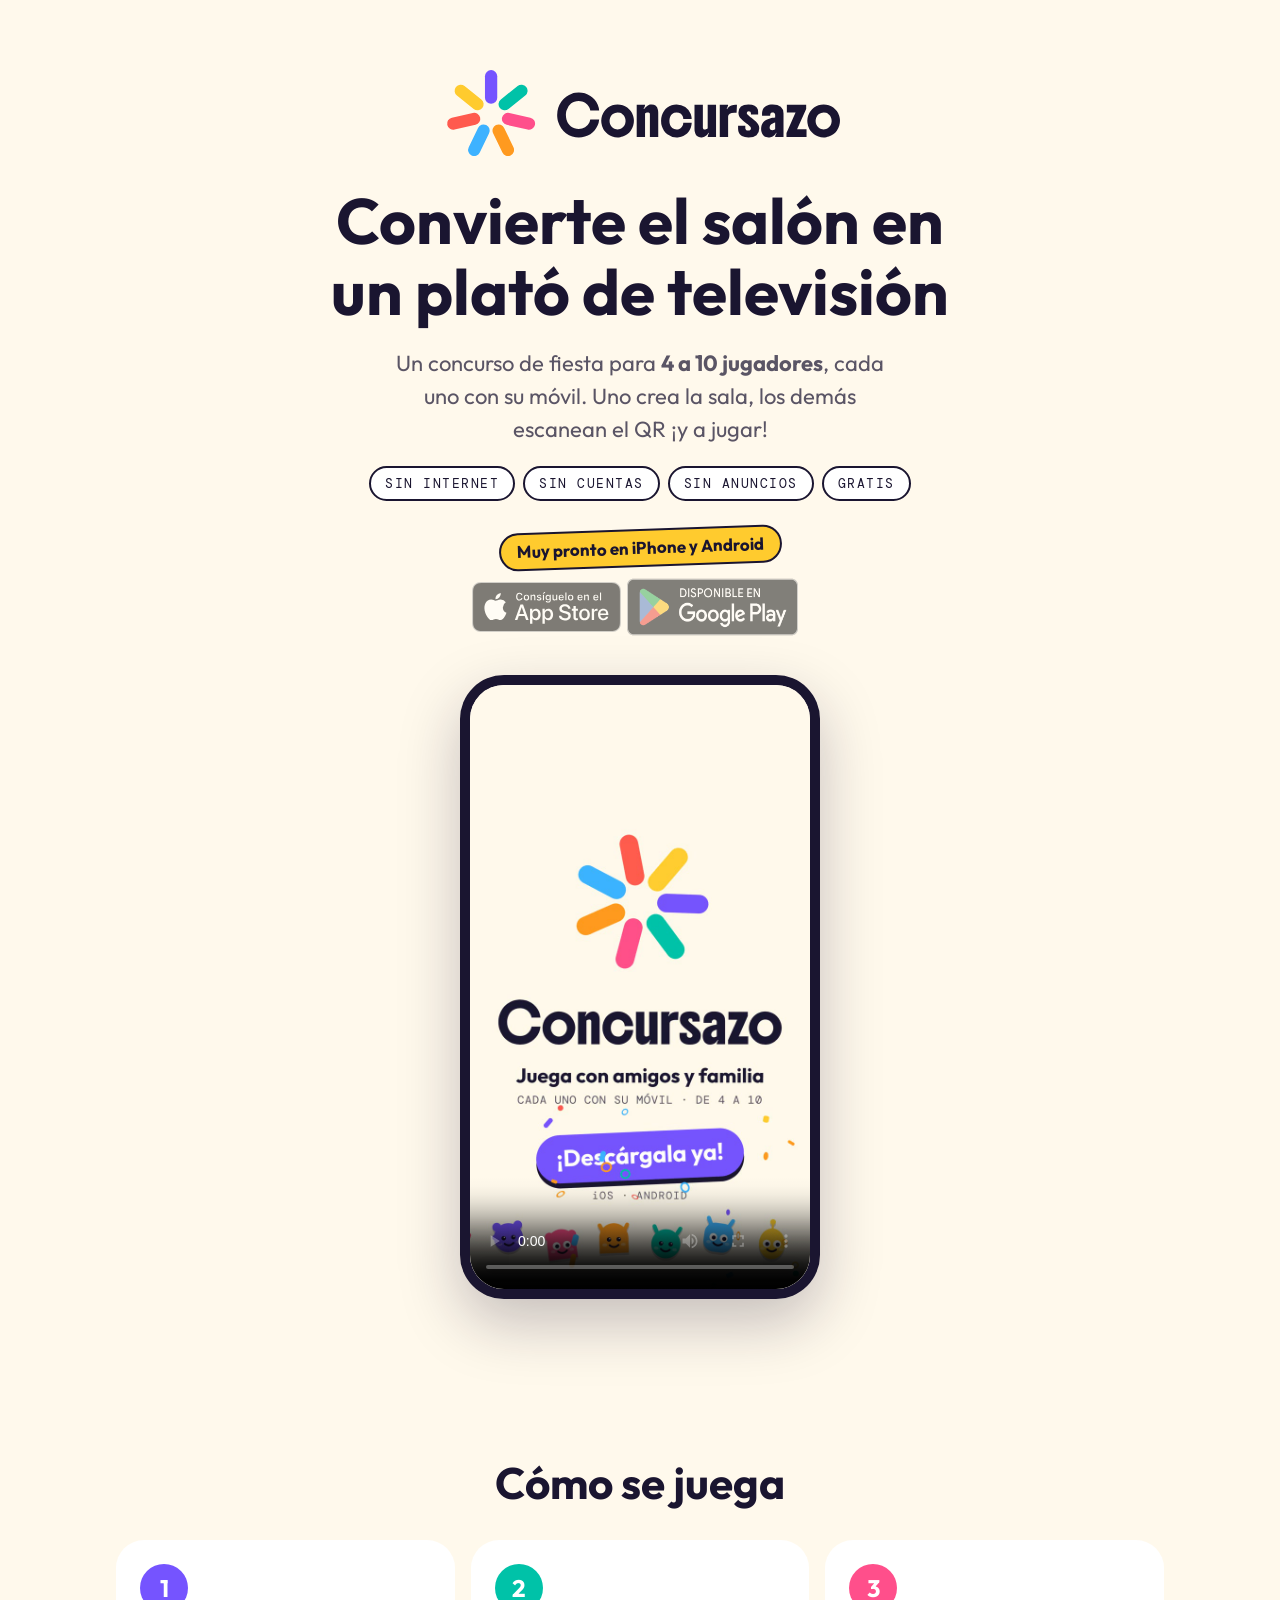
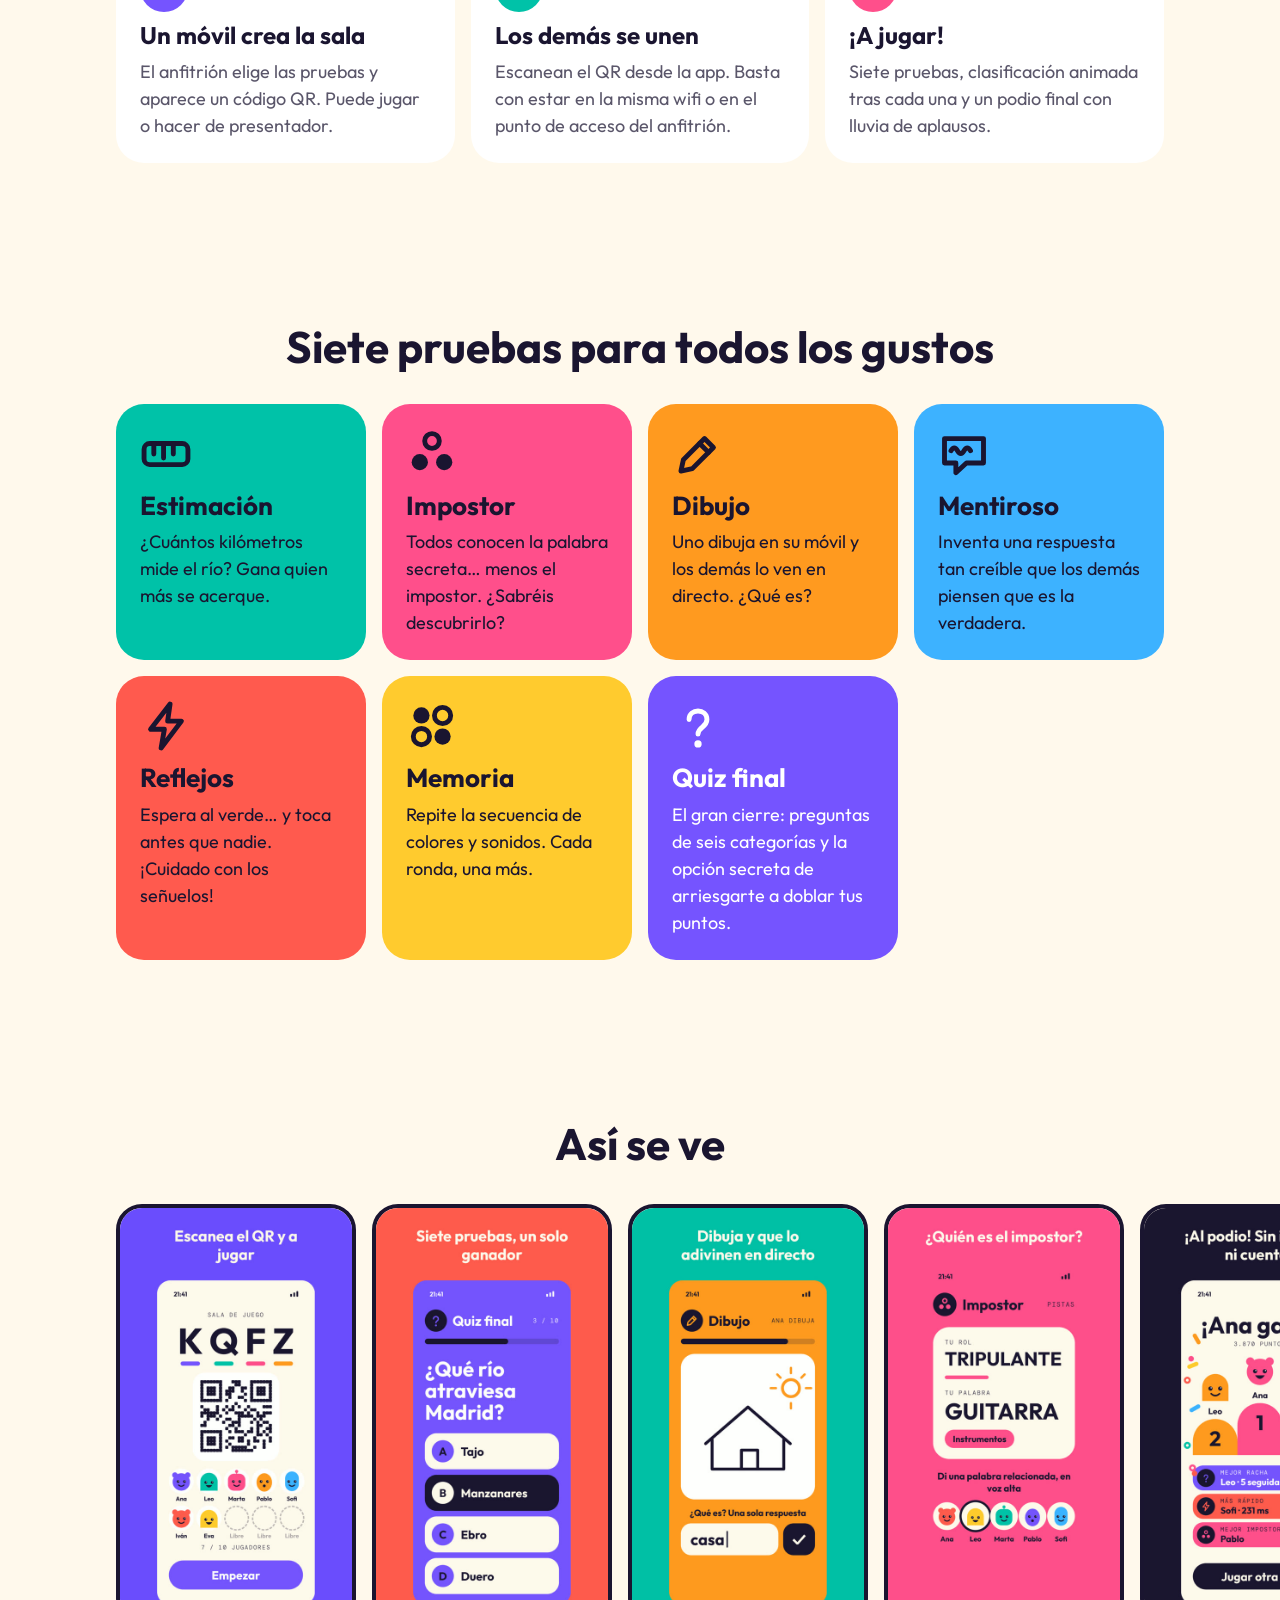
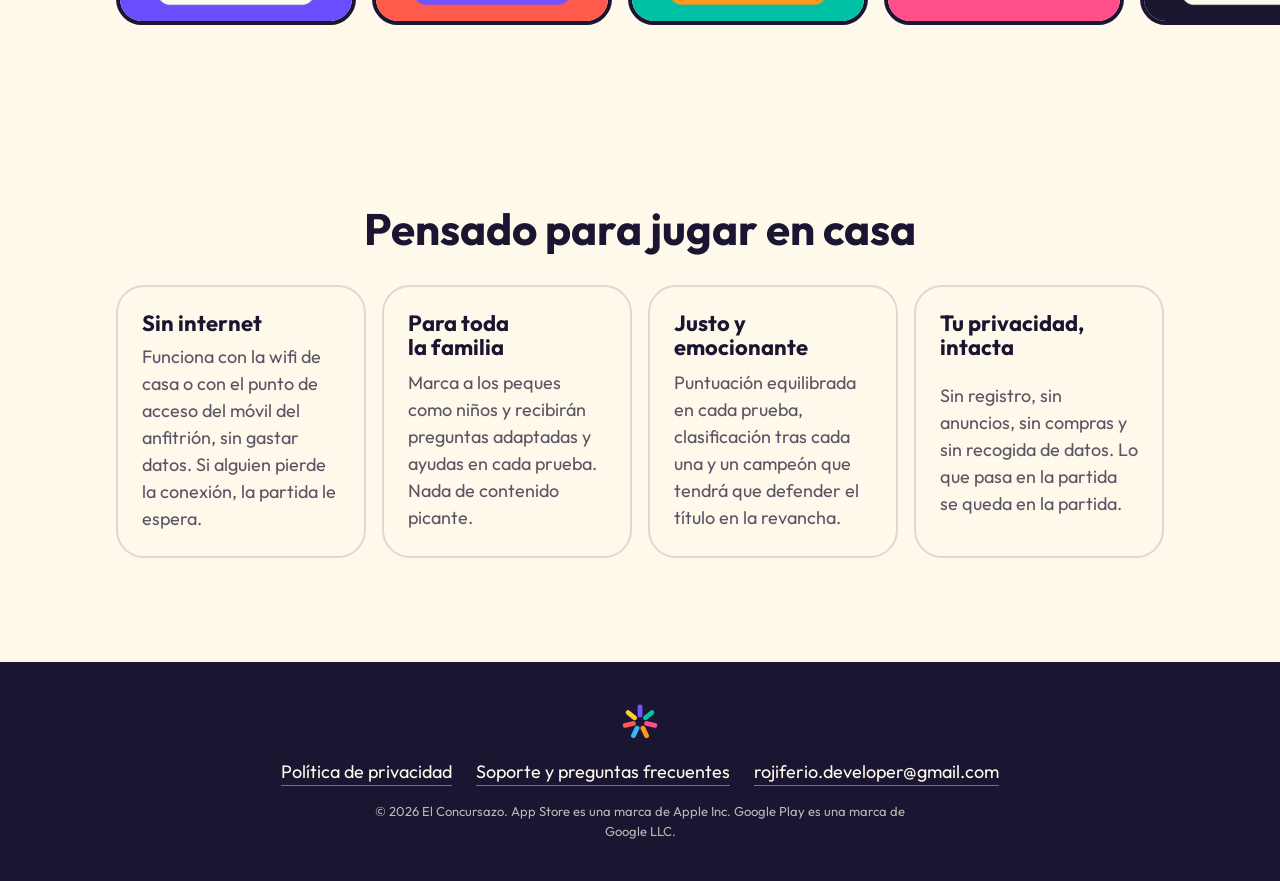
==== index.html @ 1041ec51 "Web promocional de El Concursazo Página estática con el anuncio, cómo se juega, las siete pruebas, c" ====
<!doctype html>
<html lang="es">
<head>
  <meta charset="utf-8">
  <meta name="viewport" content="width=device-width, initial-scale=1">
  <title>El Concursazo · Juego de fiesta para jugar en grupo</title>
  <meta name="description" content="Un concurso de fiesta para 4 a 10 jugadores, cada uno con su móvil. Siete pruebas, sin internet, sin cuentas y sin anuncios. Para jugar en casa con amigos o en familia.">
  <meta name="theme-color" content="#FFF9EC">
  <meta name="color-scheme" content="light">

  <meta property="og:type" content="website">
  <meta property="og:locale" content="es_ES">
  <meta property="og:site_name" content="El Concursazo">
  <meta property="og:title" content="El Concursazo · Convierte el salón en un plató de televisión">
  <meta property="og:description" content="Un concurso de fiesta para 4 a 10 jugadores, cada uno con su móvil. Sin internet, sin cuentas, sin anuncios.">
  <meta property="og:url" content="https://rojiferiodeveloper.github.io/concursazo-web/">
  <meta property="og:image" content="https://rojiferiodeveloper.github.io/concursazo-web/assets/compartir.png">
  <meta property="og:image:width" content="1024">
  <meta property="og:image:height" content="500">
  <meta name="twitter:card" content="summary_large_image">

  <link rel="icon" type="image/png" href="assets/favicon.png">
  <link rel="apple-touch-icon" href="assets/apple-touch-icon.png">
  <link rel="preload" href="assets/fonts/Outfit-Bold.ttf" as="font" type="font/ttf" crossorigin>
  <link rel="stylesheet" href="styles.css">
</head>
<body>
  <header class="hero">
    <div class="wrap hero-inner">
      <img class="logo" src="assets/logo.svg" alt="El Concursazo" width="400" height="102">
      <h1>Convierte el salón en un plató de televisión</h1>
      <p class="lead">Un concurso de fiesta para <strong>4 a 10 jugadores</strong>, cada uno con su móvil. Uno crea la sala, los demás escanean el QR ¡y a jugar!</p>
      <ul class="tags">
        <li>Sin internet</li>
        <li>Sin cuentas</li>
        <li>Sin anuncios</li>
        <li>Gratis</li>
      </ul>
      <!-- Al publicar en las tiendas: quitar .soon-tag y la clase «soon», y cambiar cada <span class="store"> por <a href="…">:
           App Store:   https://apps.apple.com/es/app/id6825013150
           Google Play: https://play.google.com/store/apps/details?id=com.rojiferiodev.concursazo -->
      <p class="soon-tag">Muy pronto en iPhone y Android</p>
      <div class="stores soon" aria-label="Descargas (próximamente)">
        <span class="store">
          <img src="assets/tiendas/app-store.svg" alt="Descárgalo en el App Store" width="150" height="50">
        </span>
        <span class="store gp">
          <img src="assets/tiendas/google-play.png" alt="Disponible en Google Play" width="194" height="75">
        </span>
      </div>
    </div>
  </header>

  <main>
    <section class="video-section" aria-labelledby="video-title">
      <div class="wrap">
        <h2 id="video-title" class="sr-only">Anuncio</h2>
        <div class="phone">
          <video controls playsinline preload="metadata" poster="assets/anuncio-poster.jpg" width="720" height="1280">
            <source src="assets/anuncio.mp4" type="video/mp4">
            Tu navegador no puede reproducir el vídeo. <a href="assets/anuncio.mp4">Descárgalo aquí</a>.
          </video>
        </div>
      </div>
    </section>

    <section class="steps" aria-labelledby="steps-title">
      <div class="wrap">
        <h2 id="steps-title">Cómo se juega</h2>
        <ol class="step-list">
          <li>
            <span class="step-n" style="--c:#7554FF">1</span>
            <h3>Un móvil crea la sala</h3>
            <p>El anfitrión elige las pruebas y aparece un código QR. Puede jugar o hacer de presentador.</p>
          </li>
          <li>
            <span class="step-n" style="--c:#00C2A8">2</span>
            <h3>Los demás se unen</h3>
            <p>Escanean el QR desde la app. Basta con estar en la misma wifi o en el punto de acceso del anfitrión.</p>
          </li>
          <li>
            <span class="step-n" style="--c:#FF4F8B">3</span>
            <h3>¡A jugar!</h3>
            <p>Siete pruebas, clasificación animada tras cada una y un podio final con lluvia de aplausos.</p>
          </li>
        </ol>
      </div>
    </section>

    <section class="tests" aria-labelledby="tests-title">
      <div class="wrap">
        <h2 id="tests-title">Siete pruebas para todos los gustos</h2>
        <ul class="test-grid">
          <li class="test" style="--c:#00C2A8">
            <svg class="test-icon" viewBox="0 0 64 64" aria-hidden="true"><rect x="5" y="19" width="54" height="26" rx="7" class="s"/><path d="M17 19 V32 M29 19 V37 M41 19 V32" class="s"/></svg>
            <h3>Estimación</h3>
            <p>¿Cuántos kilómetros mide el río? Gana quien más se acerque.</p>
          </li>
          <li class="test" style="--c:#FF4F8B">
            <svg class="test-icon" viewBox="0 0 64 64" aria-hidden="true"><circle cx="17" cy="42" r="10" class="f"/><circle cx="47" cy="42" r="10" class="f"/><circle cx="32" cy="16" r="9" class="s"/></svg>
            <h3>Impostor</h3>
            <p>Todos conocen la palabra secreta… menos el impostor. ¿Sabréis descubrirlo?</p>
          </li>
          <li class="test" style="--c:#FF9A1F">
            <svg class="test-icon" viewBox="0 0 64 64" aria-hidden="true"><path d="M11 53 L14 39 L40 13 L51 24 L25 50 Z" class="s"/><path d="M34 19 L45 30" class="s"/></svg>
            <h3>Dibujo</h3>
            <p>Uno dibuja en su móvil y los demás lo ven en directo. ¿Qué es?</p>
          </li>
          <li class="test" style="--c:#3DB2FF">
            <svg class="test-icon" viewBox="0 0 64 64" aria-hidden="true"><path d="M8 13 H56 V43 H35 L22 55 V43 H8 Z" class="s"/><path d="M16 28 q4 -7 8 0 t8 0 t8 0" class="s"/></svg>
            <h3>Mentiroso</h3>
            <p>Inventa una respuesta tan creíble que los demás piensen que es la verdadera.</p>
          </li>
          <li class="test" style="--c:#FF5A4E">
            <svg class="test-icon" viewBox="0 0 64 64" aria-hidden="true"><path d="M37 5 L13 36 H30 L26 59 L51 26 H34 Z" class="s"/></svg>
            <h3>Reflejos</h3>
            <p>Espera al verde… y toca antes que nadie. ¡Cuidado con los señuelos!</p>
          </li>
          <li class="test" style="--c:#FFCB2E">
            <svg class="test-icon" viewBox="0 0 64 64" aria-hidden="true"><circle cx="19" cy="19" r="10" class="f"/><circle cx="45" cy="19" r="10" class="s"/><circle cx="19" cy="45" r="10" class="s"/><circle cx="45" cy="45" r="10" class="f"/></svg>
            <h3>Memoria</h3>
            <p>Repite la secuencia de colores y sonidos. Cada ronda, una más.</p>
          </li>
          <li class="test final" style="--c:#7554FF">
            <svg class="test-icon" viewBox="0 0 64 64" aria-hidden="true"><path d="M21 24 C21 10 43 10 43 24 C43 34 32 33 32 42" class="s"/><circle cx="32" cy="54" r="4.5" class="f"/></svg>
            <h3>Quiz final</h3>
            <p>El gran cierre: preguntas de seis categorías y la opción secreta de arriesgarte a doblar tus puntos.</p>
          </li>
        </ul>
      </div>
    </section>

    <section class="shots" aria-labelledby="shots-title">
      <div class="wrap">
        <h2 id="shots-title">Así se ve</h2>
      </div>
      <div class="shot-strip" tabindex="0" aria-label="Capturas de la app (desliza para ver más)">
        <img src="assets/capturas/01-lobby.jpg" alt="Sala de espera con el código QR y los jugadores" width="540" height="960" loading="lazy">
        <img src="assets/capturas/02-quiz-final.jpg" alt="Pregunta del Quiz final con cuatro opciones" width="540" height="960" loading="lazy">
        <img src="assets/capturas/03-dibujo.jpg" alt="Prueba de Dibujo: los demás adivinan en directo" width="540" height="960" loading="lazy">
        <img src="assets/capturas/04-impostor-rol.jpg" alt="Prueba del Impostor: cada uno ve su papel en secreto" width="540" height="960" loading="lazy">
        <img src="assets/capturas/05-podio-final.jpg" alt="Podio final con el ganador" width="540" height="960" loading="lazy">
      </div>
    </section>

    <section class="features" aria-labelledby="features-title">
      <div class="wrap">
        <h2 id="features-title">Pensado para jugar en casa</h2>
        <ul class="feature-grid">
          <li>
            <h3>Sin internet</h3>
            <p>Funciona con la wifi de casa o con el punto de acceso del móvil del anfitrión, sin gastar datos. Si alguien pierde la conexión, la partida le espera.</p>
          </li>
          <li>
            <h3>Para toda la familia</h3>
            <p>Marca a los peques como niños y recibirán preguntas adaptadas y ayudas en cada prueba. Nada de contenido picante.</p>
          </li>
          <li>
            <h3>Justo y emocionante</h3>
            <p>Puntuación equilibrada en cada prueba, clasificación tras cada una y un campeón que tendrá que defender el título en la revancha.</p>
          </li>
          <li>
            <h3>Tu privacidad, intacta</h3>
            <p>Sin registro, sin anuncios, sin compras y sin recogida de datos. Lo que pasa en la partida se queda en la partida.</p>
          </li>
        </ul>
      </div>
    </section>
  </main>

  <footer class="footer">
    <div class="wrap footer-inner">
      <img src="assets/roseta.svg" alt="" width="40" height="40">
      <nav aria-label="Información">
        <a href="https://rojiferiodeveloper.github.io/privacy-policy/concursazo/">Política de privacidad</a>
        <a href="https://rojiferiodeveloper.github.io/privacy-policy/concursazo/soporte/">Soporte y preguntas frecuentes</a>
        <a href="mailto:rojiferio.developer@gmail.com">rojiferio.developer@gmail.com</a>
      </nav>
      <p class="small">© 2026 El Concursazo. App Store es una marca de Apple Inc. Google Play es una marca de Google LLC.</p>
    </div>
  </footer>
</body>
</html>
---- styles.css ----
/* Web de El Concursazo. Colores y fuentes del sistema de diseño «Arcoíris» de la app. */
@font-face { font-family: 'Outfit'; src: url('assets/fonts/Outfit-Regular.ttf') format('truetype'); font-weight: 400; font-display: swap; }
@font-face { font-family: 'Outfit'; src: url('assets/fonts/Outfit-Bold.ttf') format('truetype'); font-weight: 700; font-display: swap; }
@font-face { font-family: 'DM Mono'; src: url('assets/fonts/DMMono.ttf') format('truetype'); font-weight: 400; font-display: swap; }

:root {
  --ink: #1A1530;
  --ink-soft: rgba(26, 21, 48, 0.72);
  --paper: #FFF9EC;
  --white: #FFFFFF;
  --line: rgba(26, 21, 48, 0.14);
  --quiz: #7554FF;
  --radius: 28px;
  --gutter: 16px;
  color-scheme: light;
}

* { box-sizing: border-box; }
html { -webkit-text-size-adjust: 100%; }
body {
  margin: 0;
  background: var(--paper);
  color: var(--ink);
  font-family: 'Outfit', system-ui, -apple-system, 'Segoe UI', sans-serif;
  font-size: 18px;
  line-height: 1.5;
  overflow-x: hidden;
}
img, video, svg { display: block; max-width: 100%; }
h1, h2, h3 { font-weight: 700; line-height: 1.1; margin: 0; text-wrap: balance; }
p { margin: 0; }
a { color: inherit; }
.wrap { width: 100%; max-width: 1080px; margin: 0 auto; padding: 0 var(--gutter); }
.sr-only { position: absolute; width: 1px; height: 1px; overflow: hidden; clip: rect(0 0 0 0); white-space: nowrap; }
section { padding: 56px 0; }
section h2 { font-size: clamp(30px, 6vw, 44px); text-align: center; margin-bottom: 32px; }

/* Cabecera */
.hero { padding: 40px 0 8px; text-align: center; }
.hero-inner { display: flex; flex-direction: column; align-items: center; gap: 20px; }
.logo { width: min(400px, 84vw); height: auto; }
.hero h1 { font-size: clamp(34px, 7.5vw, 64px); max-width: 15ch; }
.lead { font-size: clamp(18px, 2.6vw, 22px); color: var(--ink-soft); max-width: 36ch; }
.tags { list-style: none; display: flex; flex-wrap: wrap; justify-content: center; gap: 8px; padding: 0; margin: 0; }
.tags li {
  font-family: 'DM Mono', ui-monospace, monospace; font-size: 13px; letter-spacing: 1.5px; text-transform: uppercase;
  background: var(--white); border: 2px solid var(--ink); border-radius: 999px; padding: 6px 14px;
}
.stores { display: flex; flex-wrap: wrap; justify-content: center; align-items: center; gap: 16px; margin-top: -8px; }
.store { display: inline-flex; align-items: center; height: 56px; }
.store img { height: 50px; width: auto; }
/* La insignia de Google trae su propio margen transparente: se agranda para que mida lo mismo que la de Apple. */
.store.gp img { height: 74px; margin: -12px -10px; }
.stores.soon img { opacity: 0.5; }
.soon-tag {
  margin-top: 8px; transform: rotate(-2deg);
  background: #FFCB2E; color: var(--ink); border: 2px solid var(--ink); border-radius: 999px;
  font-weight: 700; font-size: 17px; padding: 4px 16px;
}

/* Vídeo: vertical, dentro de un marco de móvil */
.video-section { padding-top: 32px; }
.phone {
  width: min(360px, 100%); margin: 0 auto; padding: 10px; background: var(--ink);
  border-radius: 44px; box-shadow: 0 24px 60px rgba(26, 21, 48, 0.25);
}
.phone video { width: 100%; height: auto; aspect-ratio: 9 / 16; border-radius: 34px; background: var(--paper); }

/* Cómo se juega */
.step-list { list-style: none; padding: 0; margin: 0; display: grid; gap: 16px; grid-template-columns: repeat(auto-fit, minmax(240px, 1fr)); }
.step-list li { background: var(--white); border-radius: var(--radius); padding: 24px; display: grid; gap: 10px; }
.step-n {
  width: 48px; height: 48px; border-radius: 50%; display: grid; place-items: center;
  background: var(--c); color: var(--white); font-weight: 700; font-size: 24px;
}
.step-list h3 { font-size: 24px; }
.step-list p, .feature-grid p { color: var(--ink-soft); }

/* Pruebas */
.test-grid { list-style: none; padding: 0; margin: 0; display: grid; gap: 16px; grid-template-columns: repeat(auto-fit, minmax(230px, 1fr)); }
.test { background: var(--c); border-radius: var(--radius); padding: 24px; display: grid; gap: 8px; align-content: start; }
.test h3 { font-size: 26px; }
.test-icon { width: 52px; height: 52px; margin-bottom: 4px; }
.test-icon .s { fill: none; stroke: var(--ink); stroke-width: 6; stroke-linecap: round; stroke-linejoin: round; }
.test-icon .f { fill: var(--ink); }
.test.final { color: var(--white); }
.test.final .test-icon .s { stroke: var(--white); }
.test.final .test-icon .f { fill: var(--white); }

/* Capturas: tira con scroll horizontal propio (la página no se desplaza de lado) */
.shot-strip {
  display: flex; gap: 16px; overflow-x: auto; scroll-snap-type: x mandatory;
  padding: 4px max(var(--gutter), calc((100vw - 1080px) / 2 + var(--gutter))) 20px;
  scrollbar-width: thin;
}
.shot-strip img {
  flex: 0 0 auto; width: min(240px, 62vw); height: auto; border-radius: 26px; scroll-snap-align: center;
  border: 4px solid var(--ink);
}
.shot-strip:focus-visible { outline: 3px solid var(--quiz); outline-offset: -3px; }

/* Ventajas */
.feature-grid { list-style: none; padding: 0; margin: 0; display: grid; gap: 16px; grid-template-columns: repeat(auto-fit, minmax(240px, 1fr)); }
.feature-grid li { border: 2px solid var(--line); border-radius: var(--radius); padding: 24px; display: grid; gap: 8px; }
.feature-grid h3 { font-size: 22px; }

/* Pie */
.footer { background: var(--ink); color: var(--paper); padding: 40px 0; margin-top: 24px; }
.footer-inner { display: flex; flex-direction: column; align-items: center; gap: 16px; text-align: center; }
.footer nav { display: flex; flex-wrap: wrap; justify-content: center; gap: 8px 24px; }
.footer a { text-decoration: none; border-bottom: 1px solid rgba(255, 249, 236, 0.4); }
.footer a:hover { border-color: currentColor; }
.small { font-size: 13px; opacity: 0.7; max-width: 60ch; }

@media (min-width: 900px) {
  .hero { padding-top: 64px; }
  section { padding: 80px 0; }
}
@media (prefers-reduced-motion: reduce) {
  .shot-strip { scroll-behavior: auto; }
}
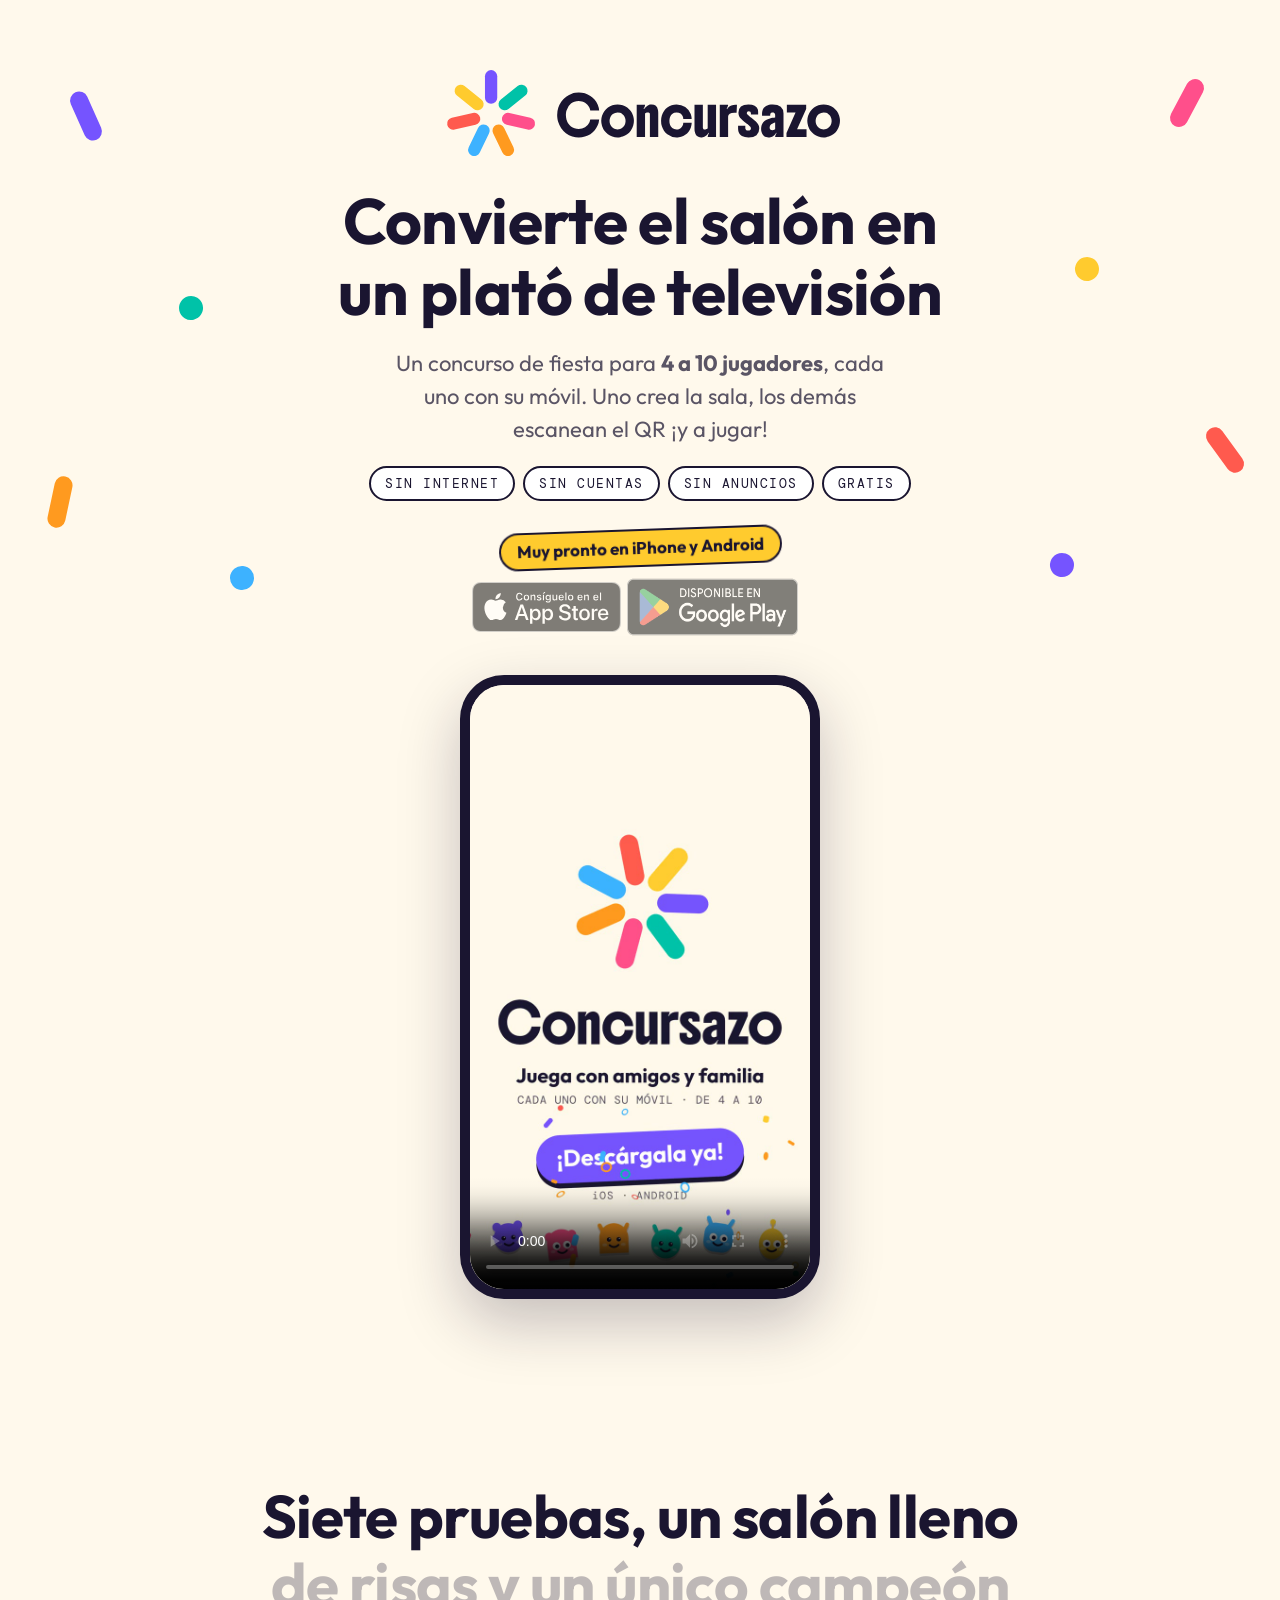
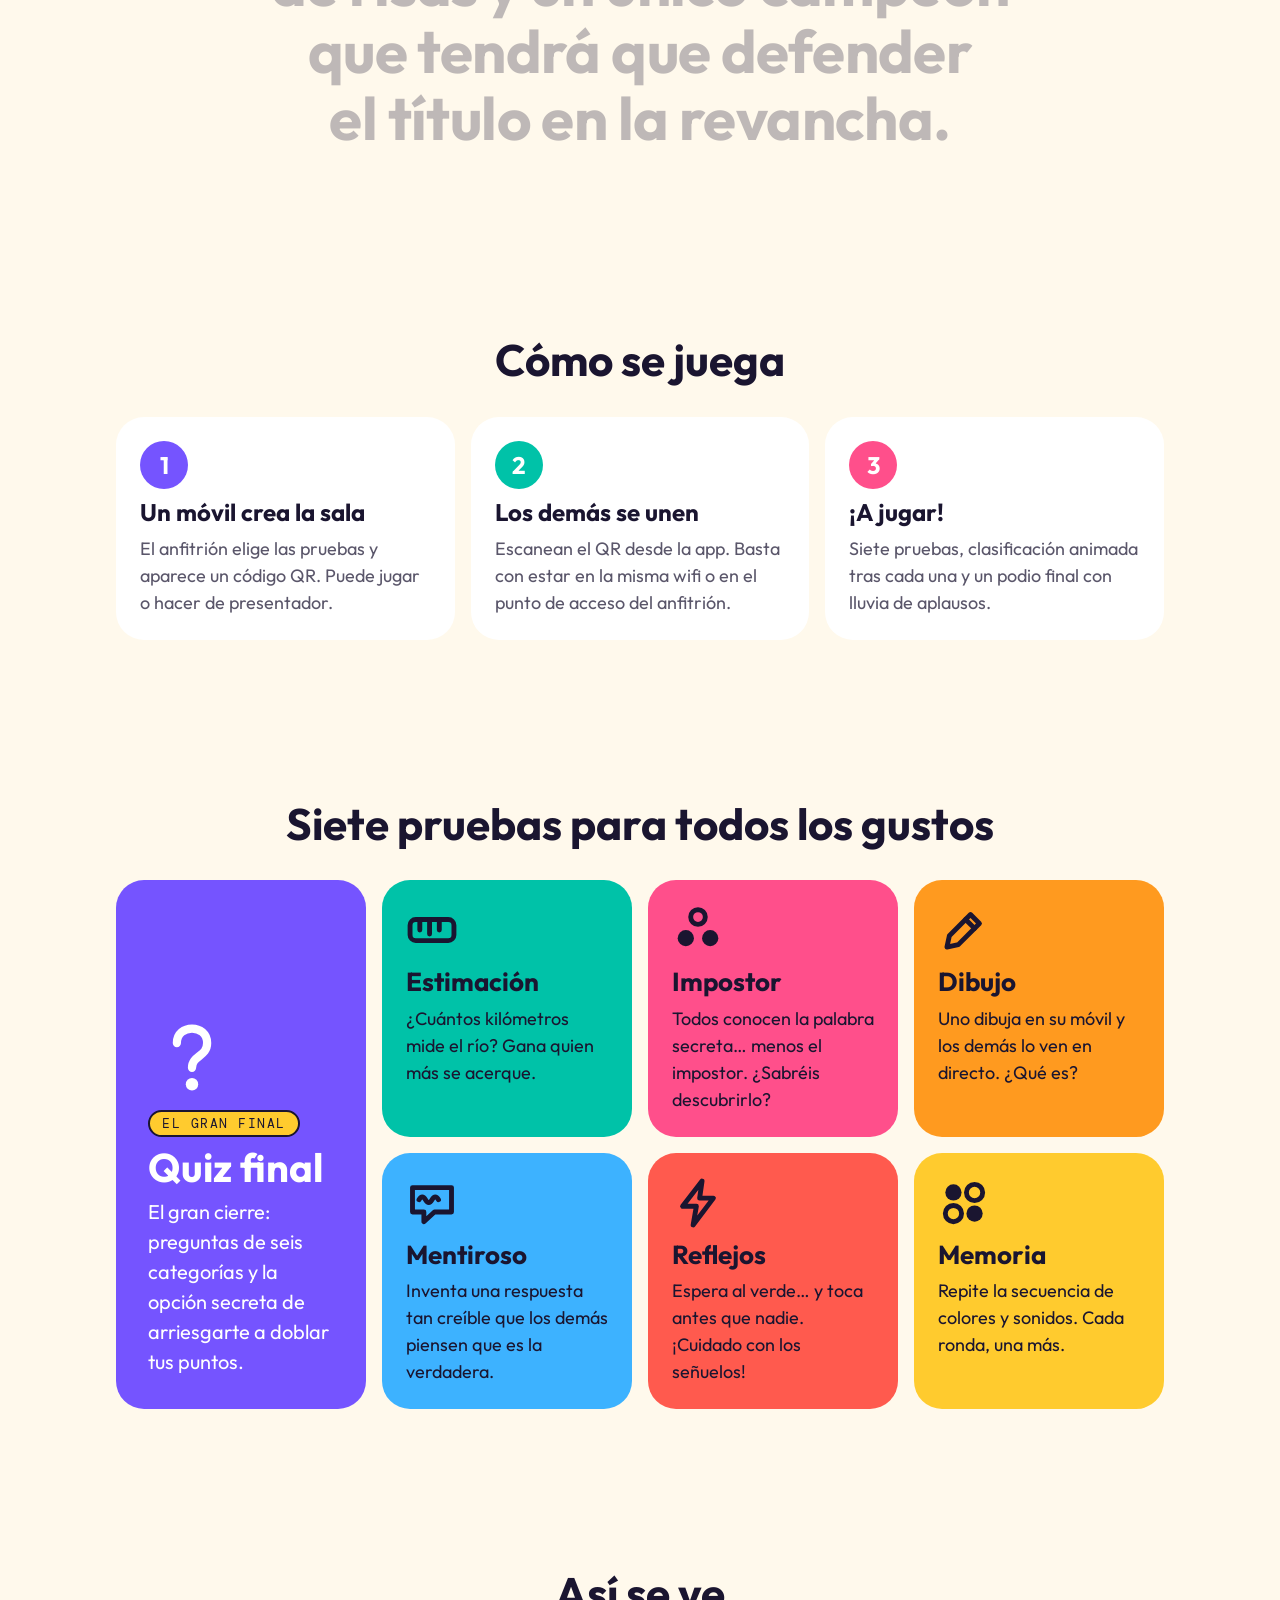
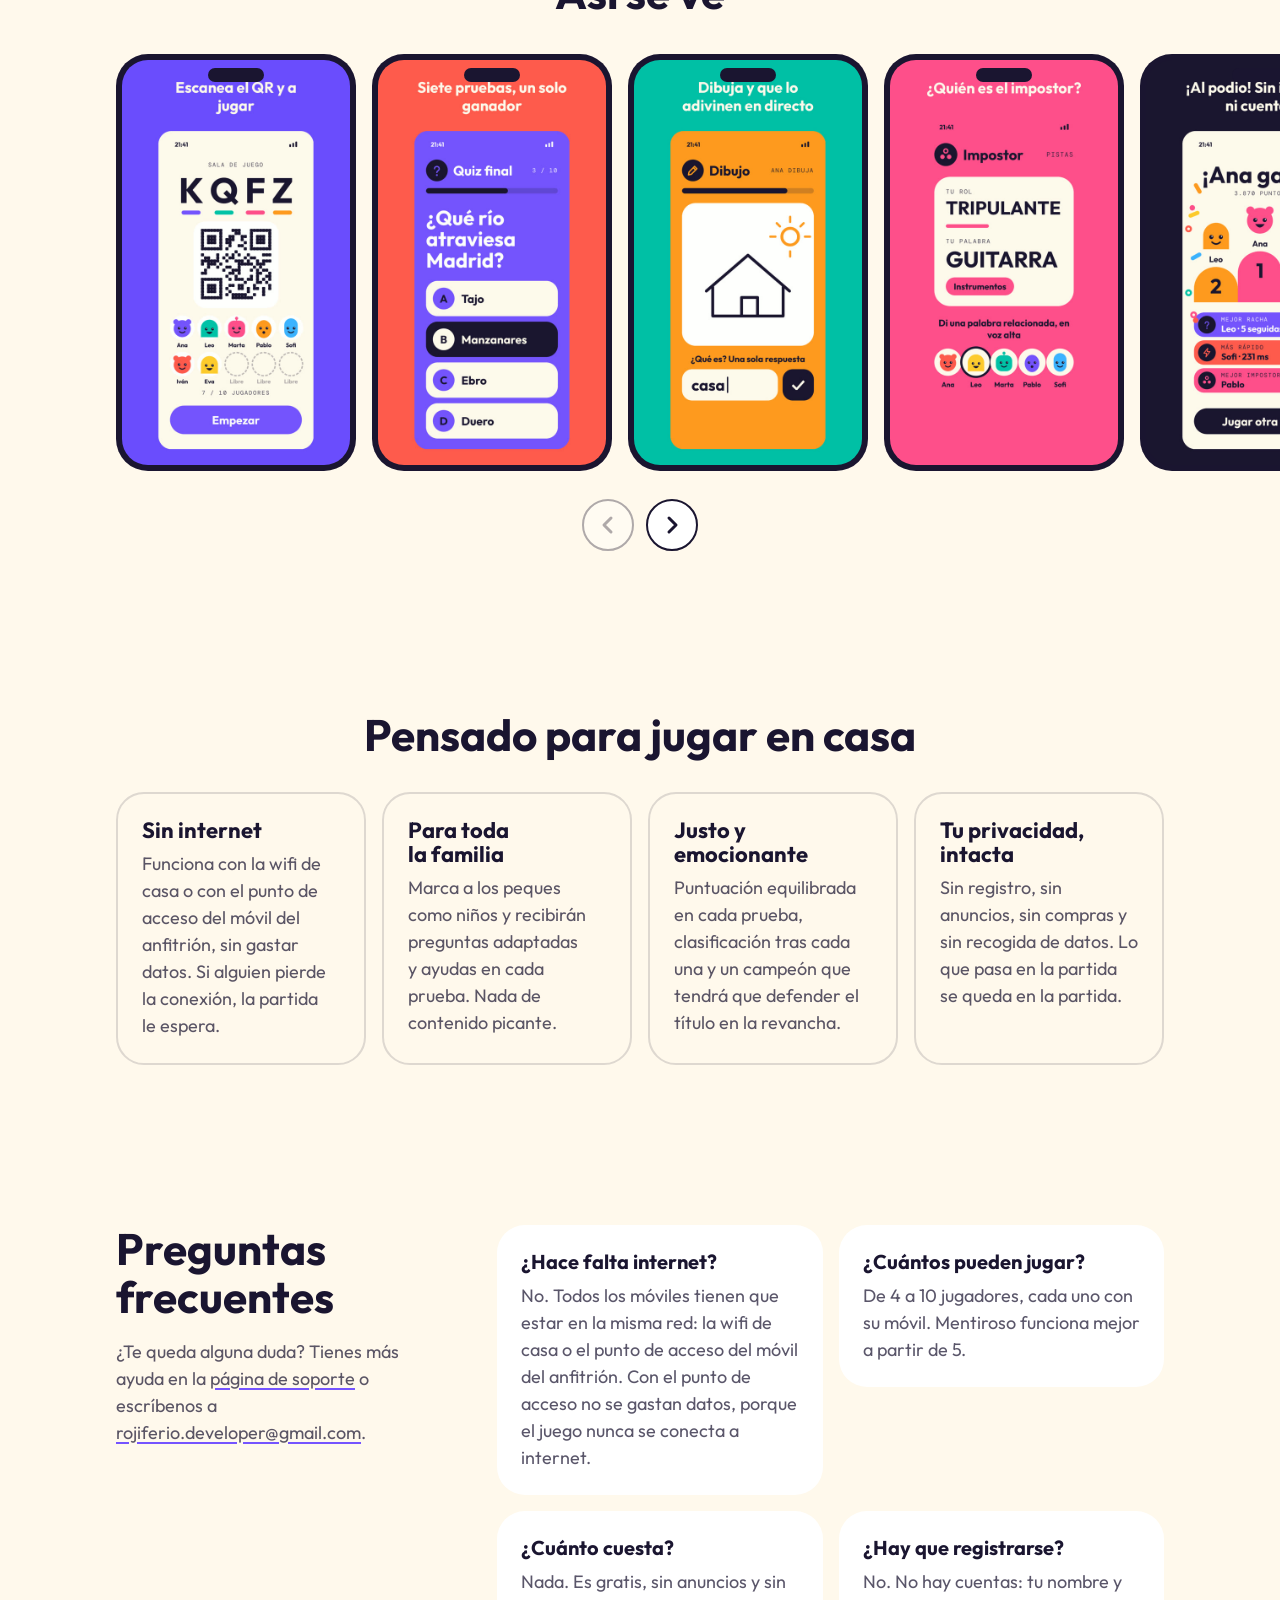
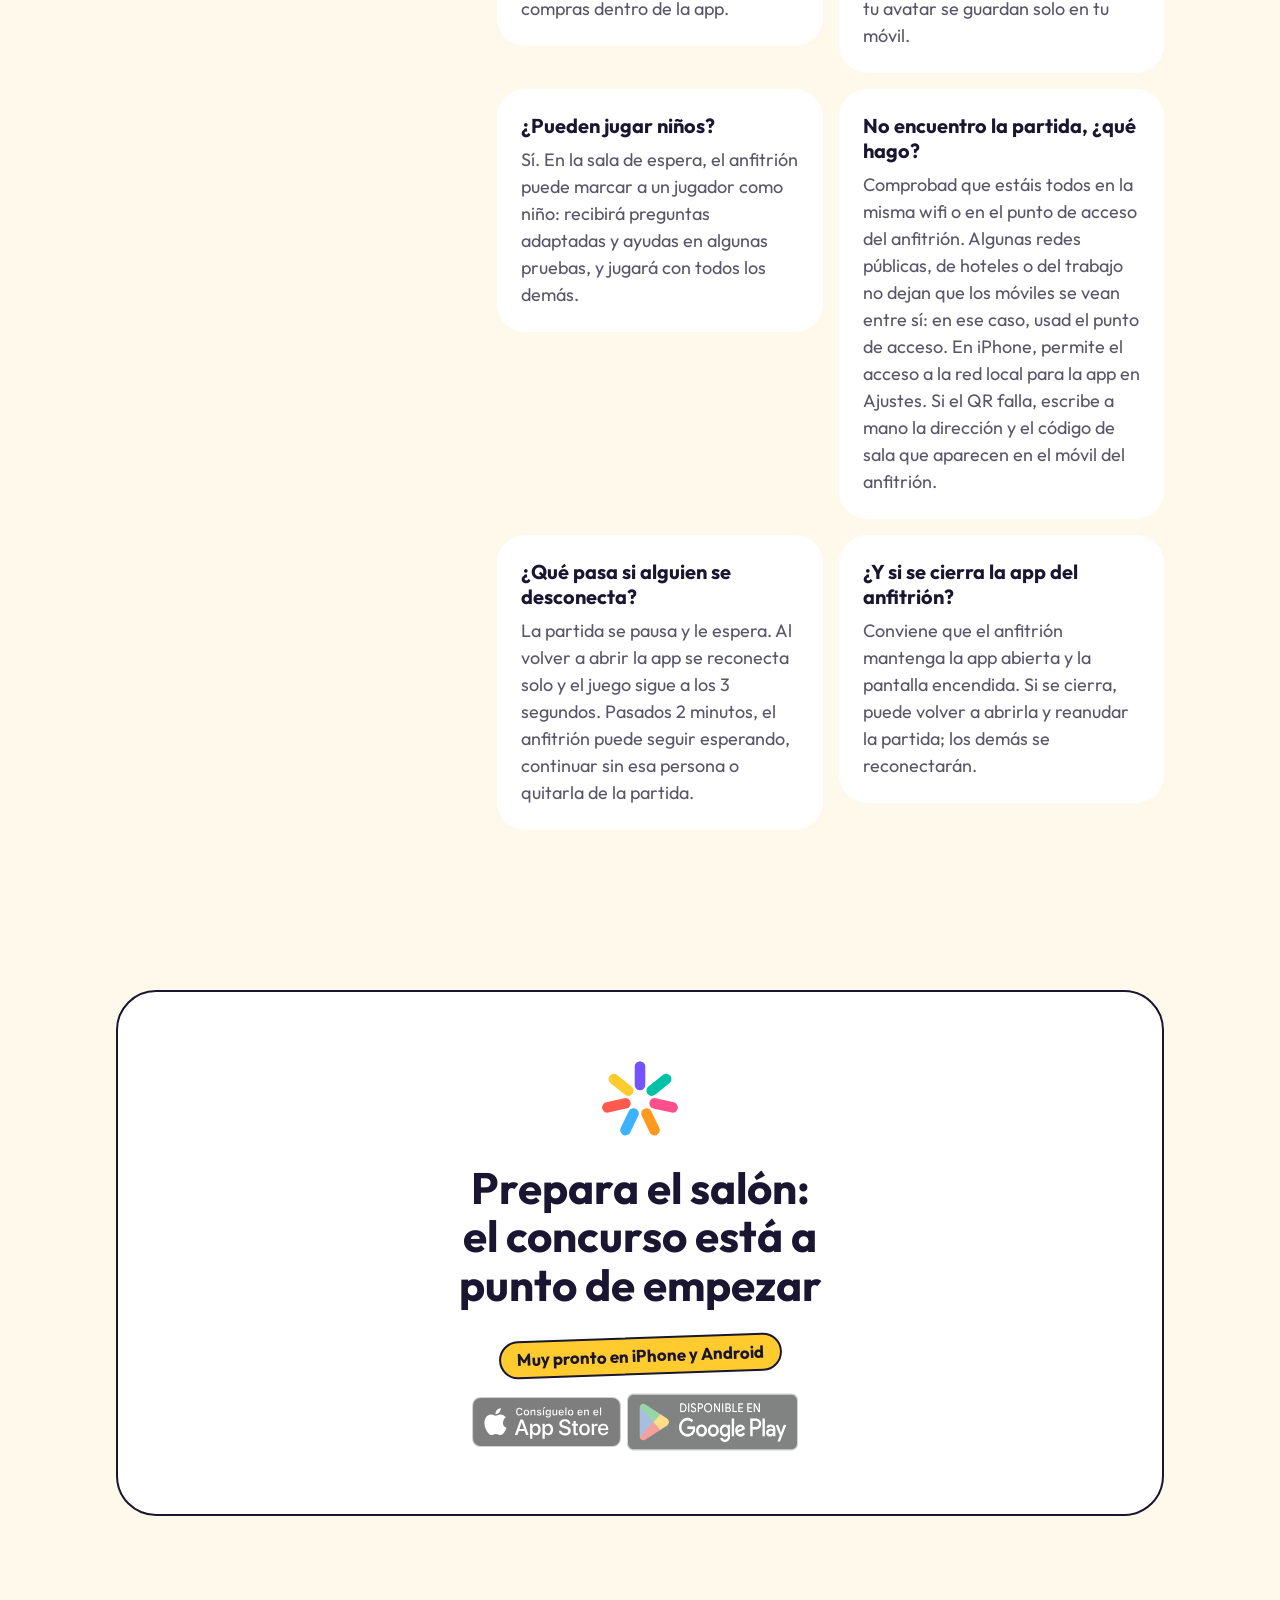
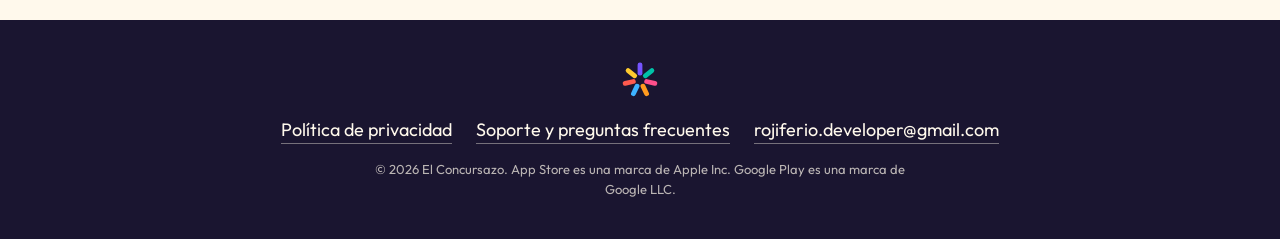
==== commit 4071a10e: "Web más completa con las skills de diseño de elayadesign - Instala landing-page-design y redesign-ex" ====
--- a/index.html
+++ b/index.html
@@ -7,6 +7,7 @@
   <meta name="description" content="Un concurso de fiesta para 4 a 10 jugadores, cada uno con su móvil. Siete pruebas, sin internet, sin cuentas y sin anuncios. Para jugar en casa con amigos o en familia.">
   <meta name="theme-color" content="#FFF9EC">
   <meta name="color-scheme" content="light">
+  <link rel="canonical" href="https://rojiferiodeveloper.github.io/concursazo-web/">
 
   <meta property="og:type" content="website">
   <meta property="og:locale" content="es_ES">
@@ -23,24 +24,70 @@
   <link rel="apple-touch-icon" href="assets/apple-touch-icon.png">
   <link rel="preload" href="assets/fonts/Outfit-Bold.ttf" as="font" type="font/ttf" crossorigin>
   <link rel="stylesheet" href="styles.css">
+  <script>document.documentElement.classList.add('js');</script>
+  <script src="script.js" defer></script>
+
+  <script type="application/ld+json">
+  {
+    "@context": "https://schema.org",
+    "@type": "MobileApplication",
+    "name": "El Concursazo",
+    "description": "Un concurso de fiesta para 4 a 10 jugadores, cada uno con su móvil. Siete pruebas, sin internet, sin cuentas y sin anuncios.",
+    "applicationCategory": "GameApplication",
+    "operatingSystem": "iOS, Android",
+    "inLanguage": "es",
+    "image": "https://rojiferiodeveloper.github.io/concursazo-web/assets/compartir.png",
+    "url": "https://rojiferiodeveloper.github.io/concursazo-web/",
+    "offers": { "@type": "Offer", "price": "0", "priceCurrency": "EUR" }
+  }
+  </script>
+  <script type="application/ld+json">
+  {
+    "@context": "https://schema.org",
+    "@type": "FAQPage",
+    "mainEntity": [
+      { "@type": "Question", "name": "¿Hace falta internet?", "acceptedAnswer": { "@type": "Answer", "text": "No. Todos los móviles tienen que estar en la misma red: la wifi de casa o el punto de acceso del móvil del anfitrión. Con el punto de acceso no se gastan datos, porque el juego nunca se conecta a internet." } },
+      { "@type": "Question", "name": "¿Cuántos pueden jugar?", "acceptedAnswer": { "@type": "Answer", "text": "De 4 a 10 jugadores, cada uno con su móvil. Mentiroso funciona mejor a partir de 5." } },
+      { "@type": "Question", "name": "¿Cuánto cuesta?", "acceptedAnswer": { "@type": "Answer", "text": "Nada. Es gratis, sin anuncios y sin compras dentro de la app." } },
+      { "@type": "Question", "name": "¿Hay que registrarse?", "acceptedAnswer": { "@type": "Answer", "text": "No. No hay cuentas: tu nombre y tu avatar se guardan solo en tu móvil." } },
+      { "@type": "Question", "name": "¿Pueden jugar niños?", "acceptedAnswer": { "@type": "Answer", "text": "Sí. En la sala de espera, el anfitrión puede marcar a un jugador como niño: recibirá preguntas adaptadas y ayudas en algunas pruebas, y jugará con todos los demás." } },
+      { "@type": "Question", "name": "No encuentro la partida, ¿qué hago?", "acceptedAnswer": { "@type": "Answer", "text": "Comprobad que estáis todos en la misma wifi o en el punto de acceso del anfitrión. Algunas redes públicas, de hoteles o del trabajo no dejan que los móviles se vean entre sí: en ese caso, usad el punto de acceso. En iPhone, permite el acceso a la red local para la app en Ajustes. Si el QR falla, escribe a mano la dirección y el código de sala que aparecen en el móvil del anfitrión." } },
+      { "@type": "Question", "name": "¿Qué pasa si alguien se desconecta?", "acceptedAnswer": { "@type": "Answer", "text": "La partida se pausa y le espera. Al volver a abrir la app se reconecta solo y el juego sigue a los 3 segundos. Pasados 2 minutos, el anfitrión puede seguir esperando, continuar sin esa persona o quitarla de la partida." } },
+      { "@type": "Question", "name": "¿Y si se cierra la app del anfitrión?", "acceptedAnswer": { "@type": "Answer", "text": "Conviene que el anfitrión mantenga la app abierta y la pantalla encendida. Si se cierra, puede volver a abrirla y reanudar la partida; los demás se reconectarán." } }
+    ]
+  }
+  </script>
 </head>
 <body>
+  <a class="skip-link" href="#contenido">Saltar al contenido</a>
+
   <header class="hero">
+    <div class="confetti" aria-hidden="true">
+      <i style="--c:#7554FF; --x:6%;  --y:14%; --r:-24deg; --d:0s"></i>
+      <i style="--c:#00C2A8; --x:14%; --y:46%; --r:32deg;  --d:-1.2s" class="o"></i>
+      <i style="--c:#FF9A1F; --x:4%;  --y:74%; --r:12deg;  --d:-2.4s"></i>
+      <i style="--c:#3DB2FF; --x:18%; --y:88%; --r:-40deg; --d:-0.6s" class="o"></i>
+      <i style="--c:#FF4F8B; --x:92%; --y:12%; --r:28deg;  --d:-1.8s"></i>
+      <i style="--c:#FFCB2E; --x:84%; --y:40%; --r:-16deg; --d:-3s"    class="o"></i>
+      <i style="--c:#FF5A4E; --x:95%; --y:66%; --r:-36deg; --d:-0.9s"></i>
+      <i style="--c:#7554FF; --x:82%; --y:86%; --r:18deg;  --d:-2.1s" class="o"></i>
+    </div>
     <div class="wrap hero-inner">
-      <img class="logo" src="assets/logo.svg" alt="El Concursazo" width="400" height="102">
-      <h1>Convierte el salón en un plató de televisión</h1>
-      <p class="lead">Un concurso de fiesta para <strong>4 a 10 jugadores</strong>, cada uno con su móvil. Uno crea la sala, los demás escanean el QR ¡y a jugar!</p>
-      <ul class="tags">
+      <img class="logo rise" src="assets/logo.svg" alt="El Concursazo" width="400" height="102">
+      <h1 class="rise" style="--d:80ms">Convierte el salón en un plató de televisión</h1>
+      <p class="lead rise" style="--d:160ms">Un concurso de fiesta para <strong>4 a 10 jugadores</strong>, cada uno con su móvil. Uno crea la sala, los demás escanean el QR ¡y a jugar!</p>
+      <ul class="tags rise" style="--d:240ms">
         <li>Sin internet</li>
         <li>Sin cuentas</li>
         <li>Sin anuncios</li>
         <li>Gratis</li>
       </ul>
-      <!-- Al publicar en las tiendas: quitar .soon-tag y la clase «soon», y cambiar cada <span class="store"> por <a href="…">:
+      <!-- Al publicar en las tiendas: quitar .soon-tag y la clase «soon», y cambiar cada <span class="store"> por <a href="…">
+           (aquí y en la sección «Listos»):
            App Store:   https://apps.apple.com/es/app/id6825013150
            Google Play: https://play.google.com/store/apps/details?id=com.rojiferiodev.concursazo -->
-      <p class="soon-tag">Muy pronto en iPhone y Android</p>
-      <div class="stores soon" aria-label="Descargas (próximamente)">
+      <p class="soon-tag rise" style="--d:320ms">Muy pronto en iPhone y Android</p>
+      <div class="stores soon rise" style="--d:360ms" aria-label="Descargas (próximamente)">
         <span class="store">
           <img src="assets/tiendas/app-store.svg" alt="Descárgalo en el App Store" width="150" height="50">
         </span>
@@ -51,11 +98,11 @@
     </div>
   </header>
 
-  <main>
+  <main id="contenido" tabindex="-1">
     <section class="video-section" aria-labelledby="video-title">
       <div class="wrap">
         <h2 id="video-title" class="sr-only">Anuncio</h2>
-        <div class="phone">
+        <div class="phone reveal">
           <video controls playsinline preload="metadata" poster="assets/anuncio-poster.jpg" width="720" height="1280">
             <source src="assets/anuncio.mp4" type="video/mp4">
             Tu navegador no puede reproducir el vídeo. <a href="assets/anuncio.mp4">Descárgalo aquí</a>.
@@ -64,21 +111,27 @@
       </div>
     </section>
 
+    <section class="tagline" aria-label="En resumen">
+      <div class="wrap">
+        <p class="tagline-text"><span>Siete</span> <span>pruebas,</span> <span>un</span> <span>salón</span> <span>lleno</span> <span>de</span> <span class="hl" style="--c:#FF4F8B">risas</span> <span>y</span> <span>un</span> <span>único</span> <span class="hl" style="--c:#7554FF">campeón</span> <span>que</span> <span>tendrá</span> <span>que</span> <span>defender</span> <span>el</span> <span>título</span> <span>en</span> <span>la</span> <span class="hl" style="--c:#00C2A8">revancha.</span></p>
+      </div>
+    </section>
+
     <section class="steps" aria-labelledby="steps-title">
       <div class="wrap">
-        <h2 id="steps-title">Cómo se juega</h2>
+        <h2 id="steps-title" class="reveal">Cómo se juega</h2>
         <ol class="step-list">
-          <li>
+          <li class="reveal">
             <span class="step-n" style="--c:#7554FF">1</span>
             <h3>Un móvil crea la sala</h3>
             <p>El anfitrión elige las pruebas y aparece un código QR. Puede jugar o hacer de presentador.</p>
           </li>
-          <li>
+          <li class="reveal">
             <span class="step-n" style="--c:#00C2A8">2</span>
             <h3>Los demás se unen</h3>
             <p>Escanean el QR desde la app. Basta con estar en la misma wifi o en el punto de acceso del anfitrión.</p>
           </li>
-          <li>
+          <li class="reveal">
             <span class="step-n" style="--c:#FF4F8B">3</span>
             <h3>¡A jugar!</h3>
             <p>Siete pruebas, clasificación animada tras cada una y un podio final con lluvia de aplausos.</p>
@@ -89,81 +142,151 @@
 
     <section class="tests" aria-labelledby="tests-title">
       <div class="wrap">
-        <h2 id="tests-title">Siete pruebas para todos los gustos</h2>
+        <h2 id="tests-title" class="reveal">Siete pruebas para todos los gustos</h2>
         <ul class="test-grid">
-          <li class="test" style="--c:#00C2A8">
+          <li class="test final reveal" style="--c:#7554FF">
+            <svg class="test-icon" viewBox="0 0 64 64" aria-hidden="true"><path d="M21 24 C21 10 43 10 43 24 C43 34 32 33 32 42" class="s"/><circle cx="32" cy="54" r="4.5" class="f"/></svg>
+            <span class="test-badge">El gran final</span>
+            <h3>Quiz final</h3>
+            <p>El gran cierre: preguntas de seis categorías y la opción secreta de arriesgarte a doblar tus puntos.</p>
+          </li>
+          <li class="test reveal" style="--c:#00C2A8">
             <svg class="test-icon" viewBox="0 0 64 64" aria-hidden="true"><rect x="5" y="19" width="54" height="26" rx="7" class="s"/><path d="M17 19 V32 M29 19 V37 M41 19 V32" class="s"/></svg>
             <h3>Estimación</h3>
             <p>¿Cuántos kilómetros mide el río? Gana quien más se acerque.</p>
           </li>
-          <li class="test" style="--c:#FF4F8B">
+          <li class="test reveal" style="--c:#FF4F8B">
             <svg class="test-icon" viewBox="0 0 64 64" aria-hidden="true"><circle cx="17" cy="42" r="10" class="f"/><circle cx="47" cy="42" r="10" class="f"/><circle cx="32" cy="16" r="9" class="s"/></svg>
             <h3>Impostor</h3>
             <p>Todos conocen la palabra secreta… menos el impostor. ¿Sabréis descubrirlo?</p>
           </li>
-          <li class="test" style="--c:#FF9A1F">
+          <li class="test reveal" style="--c:#FF9A1F">
             <svg class="test-icon" viewBox="0 0 64 64" aria-hidden="true"><path d="M11 53 L14 39 L40 13 L51 24 L25 50 Z" class="s"/><path d="M34 19 L45 30" class="s"/></svg>
             <h3>Dibujo</h3>
             <p>Uno dibuja en su móvil y los demás lo ven en directo. ¿Qué es?</p>
           </li>
-          <li class="test" style="--c:#3DB2FF">
+          <li class="test reveal" style="--c:#3DB2FF">
             <svg class="test-icon" viewBox="0 0 64 64" aria-hidden="true"><path d="M8 13 H56 V43 H35 L22 55 V43 H8 Z" class="s"/><path d="M16 28 q4 -7 8 0 t8 0 t8 0" class="s"/></svg>
             <h3>Mentiroso</h3>
             <p>Inventa una respuesta tan creíble que los demás piensen que es la verdadera.</p>
           </li>
-          <li class="test" style="--c:#FF5A4E">
+          <li class="test reveal" style="--c:#FF5A4E">
             <svg class="test-icon" viewBox="0 0 64 64" aria-hidden="true"><path d="M37 5 L13 36 H30 L26 59 L51 26 H34 Z" class="s"/></svg>
             <h3>Reflejos</h3>
             <p>Espera al verde… y toca antes que nadie. ¡Cuidado con los señuelos!</p>
           </li>
-          <li class="test" style="--c:#FFCB2E">
+          <li class="test reveal" style="--c:#FFCB2E">
             <svg class="test-icon" viewBox="0 0 64 64" aria-hidden="true"><circle cx="19" cy="19" r="10" class="f"/><circle cx="45" cy="19" r="10" class="s"/><circle cx="19" cy="45" r="10" class="s"/><circle cx="45" cy="45" r="10" class="f"/></svg>
             <h3>Memoria</h3>
             <p>Repite la secuencia de colores y sonidos. Cada ronda, una más.</p>
           </li>
-          <li class="test final" style="--c:#7554FF">
-            <svg class="test-icon" viewBox="0 0 64 64" aria-hidden="true"><path d="M21 24 C21 10 43 10 43 24 C43 34 32 33 32 42" class="s"/><circle cx="32" cy="54" r="4.5" class="f"/></svg>
-            <h3>Quiz final</h3>
-            <p>El gran cierre: preguntas de seis categorías y la opción secreta de arriesgarte a doblar tus puntos.</p>
-          </li>
         </ul>
       </div>
     </section>
 
     <section class="shots" aria-labelledby="shots-title">
       <div class="wrap">
-        <h2 id="shots-title">Así se ve</h2>
-      </div>
-      <div class="shot-strip" tabindex="0" aria-label="Capturas de la app (desliza para ver más)">
-        <img src="assets/capturas/01-lobby.jpg" alt="Sala de espera con el código QR y los jugadores" width="540" height="960" loading="lazy">
-        <img src="assets/capturas/02-quiz-final.jpg" alt="Pregunta del Quiz final con cuatro opciones" width="540" height="960" loading="lazy">
-        <img src="assets/capturas/03-dibujo.jpg" alt="Prueba de Dibujo: los demás adivinan en directo" width="540" height="960" loading="lazy">
-        <img src="assets/capturas/04-impostor-rol.jpg" alt="Prueba del Impostor: cada uno ve su papel en secreto" width="540" height="960" loading="lazy">
-        <img src="assets/capturas/05-podio-final.jpg" alt="Podio final con el ganador" width="540" height="960" loading="lazy">
+        <h2 id="shots-title" class="reveal">Así se ve</h2>
+      </div>
+      <div class="shot-strip" id="capturas" tabindex="0" aria-label="Capturas de la app (desliza para ver más)">
+        <div class="shot"><img src="assets/capturas/01-lobby.jpg" alt="Sala de espera con el código QR y los jugadores" width="540" height="960" loading="lazy"></div>
+        <div class="shot"><img src="assets/capturas/02-quiz-final.jpg" alt="Pregunta del Quiz final con cuatro opciones" width="540" height="960" loading="lazy"></div>
+        <div class="shot"><img src="assets/capturas/03-dibujo.jpg" alt="Prueba de Dibujo: los demás adivinan en directo" width="540" height="960" loading="lazy"></div>
+        <div class="shot"><img src="assets/capturas/04-impostor-rol.jpg" alt="Prueba del Impostor: cada uno ve su papel en secreto" width="540" height="960" loading="lazy"></div>
+        <div class="shot"><img src="assets/capturas/05-podio-final.jpg" alt="Podio final con el ganador" width="540" height="960" loading="lazy"></div>
+      </div>
+      <div class="strip-nav" hidden>
+        <button type="button" class="round-btn" data-dir="-1" aria-controls="capturas" aria-label="Captura anterior">
+          <svg viewBox="0 0 24 24" aria-hidden="true"><path d="M15 5 L8 12 L15 19"/></svg>
+        </button>
+        <button type="button" class="round-btn" data-dir="1" aria-controls="capturas" aria-label="Captura siguiente">
+          <svg viewBox="0 0 24 24" aria-hidden="true"><path d="M9 5 L16 12 L9 19"/></svg>
+        </button>
       </div>
     </section>
 
     <section class="features" aria-labelledby="features-title">
       <div class="wrap">
-        <h2 id="features-title">Pensado para jugar en casa</h2>
+        <h2 id="features-title" class="reveal">Pensado para jugar en casa</h2>
         <ul class="feature-grid">
-          <li>
+          <li class="reveal">
             <h3>Sin internet</h3>
             <p>Funciona con la wifi de casa o con el punto de acceso del móvil del anfitrión, sin gastar datos. Si alguien pierde la conexión, la partida le espera.</p>
           </li>
-          <li>
+          <li class="reveal">
             <h3>Para toda la familia</h3>
             <p>Marca a los peques como niños y recibirán preguntas adaptadas y ayudas en cada prueba. Nada de contenido picante.</p>
           </li>
-          <li>
+          <li class="reveal">
             <h3>Justo y emocionante</h3>
             <p>Puntuación equilibrada en cada prueba, clasificación tras cada una y un campeón que tendrá que defender el título en la revancha.</p>
           </li>
-          <li>
+          <li class="reveal">
             <h3>Tu privacidad, intacta</h3>
             <p>Sin registro, sin anuncios, sin compras y sin recogida de datos. Lo que pasa en la partida se queda en la partida.</p>
           </li>
         </ul>
+      </div>
+    </section>
+
+    <section class="faq" aria-labelledby="faq-title">
+      <div class="wrap faq-inner">
+        <div class="faq-head reveal">
+          <h2 id="faq-title">Preguntas frecuentes</h2>
+          <p>¿Te queda alguna duda? Tienes más ayuda en la <a href="https://rojiferiodeveloper.github.io/privacy-policy/concursazo/soporte/">página de soporte</a> o escríbenos a <a href="mailto:rojiferio.developer@gmail.com">rojiferio.developer@gmail.com</a>.</p>
+        </div>
+        <dl class="faq-list">
+          <div class="reveal">
+            <dt>¿Hace falta internet?</dt>
+            <dd>No. Todos los móviles tienen que estar en la misma red: la wifi de casa o el punto de acceso del móvil del anfitrión. Con el punto de acceso no se gastan datos, porque el juego nunca se conecta a internet.</dd>
+          </div>
+          <div class="reveal">
+            <dt>¿Cuántos pueden jugar?</dt>
+            <dd>De 4 a 10 jugadores, cada uno con su móvil. Mentiroso funciona mejor a partir de 5.</dd>
+          </div>
+          <div class="reveal">
+            <dt>¿Cuánto cuesta?</dt>
+            <dd>Nada. Es gratis, sin anuncios y sin compras dentro de la app.</dd>
+          </div>
+          <div class="reveal">
+            <dt>¿Hay que registrarse?</dt>
+            <dd>No. No hay cuentas: tu nombre y tu avatar se guardan solo en tu móvil.</dd>
+          </div>
+          <div class="reveal">
+            <dt>¿Pueden jugar niños?</dt>
+            <dd>Sí. En la sala de espera, el anfitrión puede marcar a un jugador como niño: recibirá preguntas adaptadas y ayudas en algunas pruebas, y jugará con todos los demás.</dd>
+          </div>
+          <div class="reveal">
+            <dt>No encuentro la partida, ¿qué hago?</dt>
+            <dd>Comprobad que estáis todos en la misma wifi o en el punto de acceso del anfitrión. Algunas redes públicas, de hoteles o del trabajo no dejan que los móviles se vean entre sí: en ese caso, usad el punto de acceso. En iPhone, permite el acceso a la red local para la app en Ajustes. Si el QR falla, escribe a mano la dirección y el código de sala que aparecen en el móvil del anfitrión.</dd>
+          </div>
+          <div class="reveal">
+            <dt>¿Qué pasa si alguien se desconecta?</dt>
+            <dd>La partida se pausa y le espera. Al volver a abrir la app se reconecta solo y el juego sigue a los 3 segundos. Pasados 2 minutos, el anfitrión puede seguir esperando, continuar sin esa persona o quitarla de la partida.</dd>
+          </div>
+          <div class="reveal">
+            <dt>¿Y si se cierra la app del anfitrión?</dt>
+            <dd>Conviene que el anfitrión mantenga la app abierta y la pantalla encendida. Si se cierra, puede volver a abrirla y reanudar la partida; los demás se reconectarán.</dd>
+          </div>
+        </dl>
+      </div>
+    </section>
+
+    <section class="ready" aria-labelledby="ready-title">
+      <div class="wrap">
+        <div class="ready-card reveal">
+          <img class="ready-roseta" src="assets/roseta.svg" alt="" width="96" height="96">
+          <h2 id="ready-title">Prepara el salón: el concurso está a punto de empezar</h2>
+          <p class="soon-tag">Muy pronto en iPhone y Android</p>
+          <div class="stores soon" aria-label="Descargas (próximamente)">
+            <span class="store">
+              <img src="assets/tiendas/app-store.svg" alt="Descárgalo en el App Store" width="150" height="50">
+            </span>
+            <span class="store gp">
+              <img src="assets/tiendas/google-play.png" alt="Disponible en Google Play" width="194" height="75">
+            </span>
+          </div>
+        </div>
       </div>
     </section>
   </main>
--- a/styles.css
+++ b/styles.css
@@ -10,8 +10,14 @@
   --white: #FFFFFF;
   --line: rgba(26, 21, 48, 0.14);
   --quiz: #7554FF;
+  --sun: #FFCB2E;
   --radius: 28px;
   --gutter: 16px;
+  /* Movimiento: curva que frena al llegar (skill landing-page-design, B7) */
+  --ease: cubic-bezier(0.22, 1, 0.36, 1);
+  --t-move: 500ms;
+  --t-fade: 300ms;
+  --t-reveal: 700ms;
   color-scheme: light;
 }
 
@@ -28,18 +34,30 @@
 }
 img, video, svg { display: block; max-width: 100%; }
 h1, h2, h3 { font-weight: 700; line-height: 1.1; margin: 0; text-wrap: balance; }
-p { margin: 0; }
+p { margin: 0; text-wrap: pretty; }
 a { color: inherit; }
 .wrap { width: 100%; max-width: 1080px; margin: 0 auto; padding: 0 var(--gutter); }
 .sr-only { position: absolute; width: 1px; height: 1px; overflow: hidden; clip: rect(0 0 0 0); white-space: nowrap; }
 section { padding: 56px 0; }
 section h2 { font-size: clamp(30px, 6vw, 44px); text-align: center; margin-bottom: 32px; }
 
+/* Foco visible en todo lo interactivo */
+:focus-visible { outline: 3px solid var(--quiz); outline-offset: 3px; border-radius: 6px; }
+main:focus { outline: none; }
+
+.skip-link {
+  position: absolute; top: 12px; left: 12px; z-index: 10;
+  background: var(--ink); color: var(--paper); font-weight: 700; text-decoration: none;
+  padding: 8px 16px; border-radius: 999px;
+  transform: translateY(-160%); transition: transform var(--t-fade) var(--ease);
+}
+.skip-link:focus { transform: none; }
+
 /* Cabecera */
-.hero { padding: 40px 0 8px; text-align: center; }
-.hero-inner { display: flex; flex-direction: column; align-items: center; gap: 20px; }
+.hero { position: relative; overflow: hidden; padding: 40px 0 8px; text-align: center; }
+.hero-inner { position: relative; display: flex; flex-direction: column; align-items: center; gap: 20px; }
 .logo { width: min(400px, 84vw); height: auto; }
-.hero h1 { font-size: clamp(34px, 7.5vw, 64px); max-width: 15ch; }
+.hero h1 { font-size: clamp(34px, 7.5vw, 64px); max-width: 15ch; letter-spacing: -0.01em; }
 .lead { font-size: clamp(18px, 2.6vw, 22px); color: var(--ink-soft); max-width: 36ch; }
 .tags { list-style: none; display: flex; flex-wrap: wrap; justify-content: center; gap: 8px; padding: 0; margin: 0; }
 .tags li {
@@ -53,10 +71,26 @@
 .store.gp img { height: 74px; margin: -12px -10px; }
 .stores.soon img { opacity: 0.5; }
 .soon-tag {
-  margin-top: 8px; transform: rotate(-2deg);
-  background: #FFCB2E; color: var(--ink); border: 2px solid var(--ink); border-radius: 999px;
+  margin-top: 8px; rotate: -2deg;
+  background: var(--sun); color: var(--ink); border: 2px solid var(--ink); border-radius: 999px;
   font-weight: 700; font-size: 17px; padding: 4px 16px;
 }
+.hero .soon-tag { animation: rise var(--t-reveal) var(--ease) var(--d, 0s) both, wobble 3.2s var(--ease) 1.4s infinite; }
+
+/* Confeti: pétalos y círculos de la roseta, con los colores de las pruebas */
+.confetti { position: absolute; inset: 0; pointer-events: none; }
+.confetti i {
+  position: absolute; left: var(--x); top: var(--y);
+  width: 14px; height: 40px; border-radius: 999px; background: var(--c);
+  rotate: var(--r);
+  animation: float 5s var(--ease) var(--d) infinite alternate;
+}
+.confetti i.o { width: 18px; height: 18px; }
+/* En móvil solo quedan los de los bordes, para no tapar el texto */
+@media (max-width: 639px) { .confetti i:nth-child(even), .confetti i:nth-child(4n+1) { display: none; } }
+
+/* Entrada del hero al cargar */
+.rise { animation: rise var(--t-reveal) var(--ease) var(--d, 0s) both; }
 
 /* Vídeo: vertical, dentro de un marco de móvil */
 .video-section { padding-top: 32px; }
@@ -65,6 +99,17 @@
   border-radius: 44px; box-shadow: 0 24px 60px rgba(26, 21, 48, 0.25);
 }
 .phone video { width: 100%; height: auto; aspect-ratio: 9 / 16; border-radius: 34px; background: var(--paper); }
+
+/* Frase grande: cada palabra se ilumina al cruzar la línea de activación */
+.tagline { padding: 72px 0; }
+.tagline-text {
+  max-width: 20ch; margin: 0 auto; text-align: center; text-wrap: balance;
+  font-weight: 700; font-size: clamp(32px, 6.4vw, 60px); line-height: 1.12; letter-spacing: -0.01em;
+}
+.tagline-text span { transition: opacity var(--t-move) var(--ease), color var(--t-move) var(--ease); }
+.tagline-text .hl.is-lit { color: var(--c); }
+.js .tagline-text span { opacity: 0.28; }
+.js .tagline-text span.is-lit { opacity: 1; }
 
 /* Cómo se juega */
 .step-list { list-style: none; padding: 0; margin: 0; display: grid; gap: 16px; grid-template-columns: repeat(auto-fit, minmax(240px, 1fr)); }
@@ -73,12 +118,19 @@
   width: 48px; height: 48px; border-radius: 50%; display: grid; place-items: center;
   background: var(--c); color: var(--white); font-weight: 700; font-size: 24px;
 }
+.step-list li.is-visible .step-n { animation: pop 600ms var(--ease) calc(var(--d, 0ms) + 200ms) both; }
 .step-list h3 { font-size: 24px; }
 .step-list p, .feature-grid p { color: var(--ink-soft); }
 
-/* Pruebas */
+/* Pruebas: cuadrícula tipo bento con el Quiz final destacado */
 .test-grid { list-style: none; padding: 0; margin: 0; display: grid; gap: 16px; grid-template-columns: repeat(auto-fit, minmax(230px, 1fr)); }
-.test { background: var(--c); border-radius: var(--radius); padding: 24px; display: grid; gap: 8px; align-content: start; }
+.test {
+  background: var(--c); border-radius: var(--radius); padding: 24px; display: grid; gap: 8px; align-content: start;
+  transition: opacity var(--t-reveal) var(--ease) var(--d, 0ms), translate var(--t-reveal) var(--ease) var(--d, 0ms), transform var(--t-move) var(--ease);
+}
+.test:hover { transform: translateY(-6px) rotate(-1.2deg); }
+.test:nth-child(odd):hover { transform: translateY(-6px) rotate(1.2deg); }
+.test:hover .test-icon { animation: bounce 600ms var(--ease); }
 .test h3 { font-size: 26px; }
 .test-icon { width: 52px; height: 52px; margin-bottom: 4px; }
 .test-icon .s { fill: none; stroke: var(--ink); stroke-width: 6; stroke-linecap: round; stroke-linejoin: round; }
@@ -86,6 +138,10 @@
 .test.final { color: var(--white); }
 .test.final .test-icon .s { stroke: var(--white); }
 .test.final .test-icon .f { fill: var(--white); }
+.test-badge {
+  justify-self: start; font-family: 'DM Mono', ui-monospace, monospace; font-size: 13px; letter-spacing: 1.5px; text-transform: uppercase;
+  background: var(--sun); color: var(--ink); border: 2px solid var(--ink); border-radius: 999px; padding: 2px 12px;
+}
 
 /* Capturas: tira con scroll horizontal propio (la página no se desplaza de lado) */
 .shot-strip {
@@ -93,29 +149,128 @@
   padding: 4px max(var(--gutter), calc((100vw - 1080px) / 2 + var(--gutter))) 20px;
   scrollbar-width: thin;
 }
-.shot-strip img {
-  flex: 0 0 auto; width: min(240px, 62vw); height: auto; border-radius: 26px; scroll-snap-align: center;
-  border: 4px solid var(--ink);
-}
-.shot-strip:focus-visible { outline: 3px solid var(--quiz); outline-offset: -3px; }
+.shot {
+  flex: 0 0 auto; width: min(240px, 62vw); scroll-snap-align: center;
+  padding: 6px; background: var(--ink); border-radius: 32px; position: relative;
+  transition: transform var(--t-move) var(--ease);
+}
+/* Muesca del marco de móvil */
+.shot::before {
+  content: ''; position: absolute; top: 14px; left: 50%; translate: -50% 0;
+  width: 56px; height: 14px; border-radius: 999px; background: var(--ink); z-index: 1;
+}
+.shot img { width: 100%; height: auto; border-radius: 26px; }
+.shot:hover { transform: translateY(-6px); }
+.shot-strip:focus-visible { outline: 3px solid var(--quiz); outline-offset: -3px; border-radius: 0; }
+.strip-nav { display: flex; justify-content: center; gap: 12px; margin-top: 8px; }
+.strip-nav[hidden] { display: none; }
+.round-btn {
+  width: 52px; height: 52px; border-radius: 50%; display: grid; place-items: center; cursor: pointer;
+  background: var(--white); color: var(--ink); border: 2px solid var(--ink); padding: 0;
+  transition: transform var(--t-move) var(--ease), background-color var(--t-fade) var(--ease), opacity var(--t-fade) var(--ease);
+}
+.round-btn svg { width: 24px; height: 24px; fill: none; stroke: currentColor; stroke-width: 3; stroke-linecap: round; stroke-linejoin: round; }
+.round-btn:hover { background: var(--sun); transform: translateY(-2px); }
+.round-btn:active { transform: scale(0.94); }
+.round-btn:disabled { opacity: 0.35; cursor: default; background: var(--white); transform: none; }
 
 /* Ventajas */
 .feature-grid { list-style: none; padding: 0; margin: 0; display: grid; gap: 16px; grid-template-columns: repeat(auto-fit, minmax(240px, 1fr)); }
-.feature-grid li { border: 2px solid var(--line); border-radius: var(--radius); padding: 24px; display: grid; gap: 8px; }
+.feature-grid li { border: 2px solid var(--line); border-radius: var(--radius); padding: 24px; display: grid; gap: 8px; align-content: start; }
 .feature-grid h3 { font-size: 22px; }
+
+/* Preguntas frecuentes: todas visibles, en dos columnas en pantallas anchas */
+.faq-inner { display: grid; gap: 32px; }
+.faq-head h2 { text-align: left; margin-bottom: 16px; }
+.faq-head p { color: var(--ink-soft); max-width: 40ch; }
+.faq-head a, .faq-list a { text-decoration-thickness: 2px; text-underline-offset: 3px; text-decoration-color: var(--quiz); }
+.faq-head a:hover { color: var(--quiz); }
+.faq-list { margin: 0; display: grid; gap: 16px; grid-template-columns: repeat(auto-fit, minmax(280px, 1fr)); align-items: start; }
+.faq-list div { background: var(--white); border-radius: var(--radius); padding: 24px; }
+.faq-list dt { font-weight: 700; font-size: 20px; line-height: 1.25; margin-bottom: 8px; }
+.faq-list dd { margin: 0; color: var(--ink-soft); }
+
+/* Cierre: la misma acción que arriba */
+.ready-card {
+  position: relative; display: flex; flex-direction: column; align-items: center; gap: 20px; text-align: center;
+  background: var(--white); border: 2px solid var(--ink); border-radius: 40px; padding: 48px 24px;
+}
+.ready-card h2 { margin: 0; max-width: 18ch; }
+.ready-roseta { width: 88px; height: 88px; animation: spin 24s linear infinite; }
+.ready-card .stores { margin-top: 0; }
 
 /* Pie */
 .footer { background: var(--ink); color: var(--paper); padding: 40px 0; margin-top: 24px; }
 .footer-inner { display: flex; flex-direction: column; align-items: center; gap: 16px; text-align: center; }
 .footer nav { display: flex; flex-wrap: wrap; justify-content: center; gap: 8px 24px; }
-.footer a { text-decoration: none; border-bottom: 1px solid rgba(255, 249, 236, 0.4); }
+.footer a { text-decoration: none; border-bottom: 1px solid rgba(255, 249, 236, 0.4); transition: border-color var(--t-fade) var(--ease); }
 .footer a:hover { border-color: currentColor; }
+.footer :focus-visible { outline-color: var(--sun); }
 .small { font-size: 13px; opacity: 0.7; max-width: 60ch; }
 
+/* Página 404 */
+.lost { min-height: 100dvh; display: grid; place-items: center; text-align: center; padding: 40px var(--gutter); position: relative; overflow: hidden; }
+.lost-inner { position: relative; display: flex; flex-direction: column; align-items: center; gap: 20px; }
+.lost h1 { font-size: clamp(34px, 7.5vw, 56px); max-width: 16ch; }
+.lost p { color: var(--ink-soft); max-width: 34ch; }
+.btn {
+  display: inline-block; background: var(--quiz); color: var(--white); font-weight: 700; text-decoration: none;
+  border: 2px solid var(--ink); border-radius: 999px; padding: 12px 24px;
+  transition: transform var(--t-move) var(--ease);
+}
+.btn:hover { transform: translateY(-2px) rotate(-1deg); }
+.btn:active { transform: scale(0.98); }
+
+/* Aparición al hacer scroll (solo con JS; sin JS todo se ve) */
+.js .reveal {
+  opacity: 0; translate: 0 32px;
+  transition: opacity var(--t-reveal) var(--ease) var(--d, 0ms), translate var(--t-reveal) var(--ease) var(--d, 0ms);
+}
+.js .test.reveal {
+  transition: opacity var(--t-reveal) var(--ease) var(--d, 0ms), translate var(--t-reveal) var(--ease) var(--d, 0ms), transform var(--t-move) var(--ease);
+}
+.js .reveal.is-visible { opacity: 1; translate: 0 0; }
+
+@keyframes rise { from { opacity: 0; translate: 0 24px; } }
+@keyframes float { to { translate: 0 -14px; rotate: calc(var(--r) + 16deg); } }
+@keyframes wobble { 0%, 70%, 100% { rotate: -2deg; } 78% { rotate: 3deg; } 86% { rotate: -4deg; } 94% { rotate: 1deg; } }
+@keyframes bounce { 40% { translate: 0 -8px; rotate: -6deg; } 70% { translate: 0 2px; rotate: 3deg; } }
+@keyframes pop { from { scale: 0.4; } 60% { scale: 1.15; } }
+@keyframes spin { to { rotate: 360deg; } }
+
+@media (min-width: 640px) {
+  .confetti i { width: 18px; height: 52px; }
+  .confetti i.o { width: 24px; height: 24px; }
+}
+@media (min-width: 720px) {
+  .test-grid { grid-template-columns: repeat(2, 1fr); }
+  .test.final { grid-column: span 2; }
+}
 @media (min-width: 900px) {
   .hero { padding-top: 64px; }
   section { padding: 80px 0; }
+  .tagline { padding: 104px 0; }
+  .test-grid { grid-template-columns: repeat(4, 1fr); }
+  .test.final { grid-column: auto; grid-row: span 2; align-content: end; padding: 32px; }
+  .test.final .test-icon { width: 88px; height: 88px; }
+  .test.final h3 { font-size: 40px; }
+  .test.final p { font-size: 20px; }
+  .faq-inner { grid-template-columns: 1fr 2fr; align-items: start; gap: 48px; }
+  .faq-head { position: sticky; top: 32px; }
+  .faq-list { grid-template-columns: 1fr 1fr; }
+  .ready-card { padding: 64px 48px; }
+}
+@media (prefers-reduced-motion: no-preference) {
+  html { scroll-behavior: smooth; }
 }
 @media (prefers-reduced-motion: reduce) {
   .shot-strip { scroll-behavior: auto; }
-}
+  /* Sin desplazamientos: solo fundidos */
+  .js .reveal { translate: none; }
+  .rise { animation-name: fade; }
+  .hero .soon-tag { animation: fade var(--t-reveal) var(--ease) var(--d, 0s) both; }
+  .confetti i, .ready-roseta, .test:hover .test-icon, .step-list li.is-visible .step-n { animation: none; }
+  .test:hover, .test:nth-child(odd):hover, .shot:hover, .round-btn:hover, .btn:hover { transform: none; }
+  .js .tagline-text span { opacity: 1; }
+}
+@keyframes fade { from { opacity: 0; } }
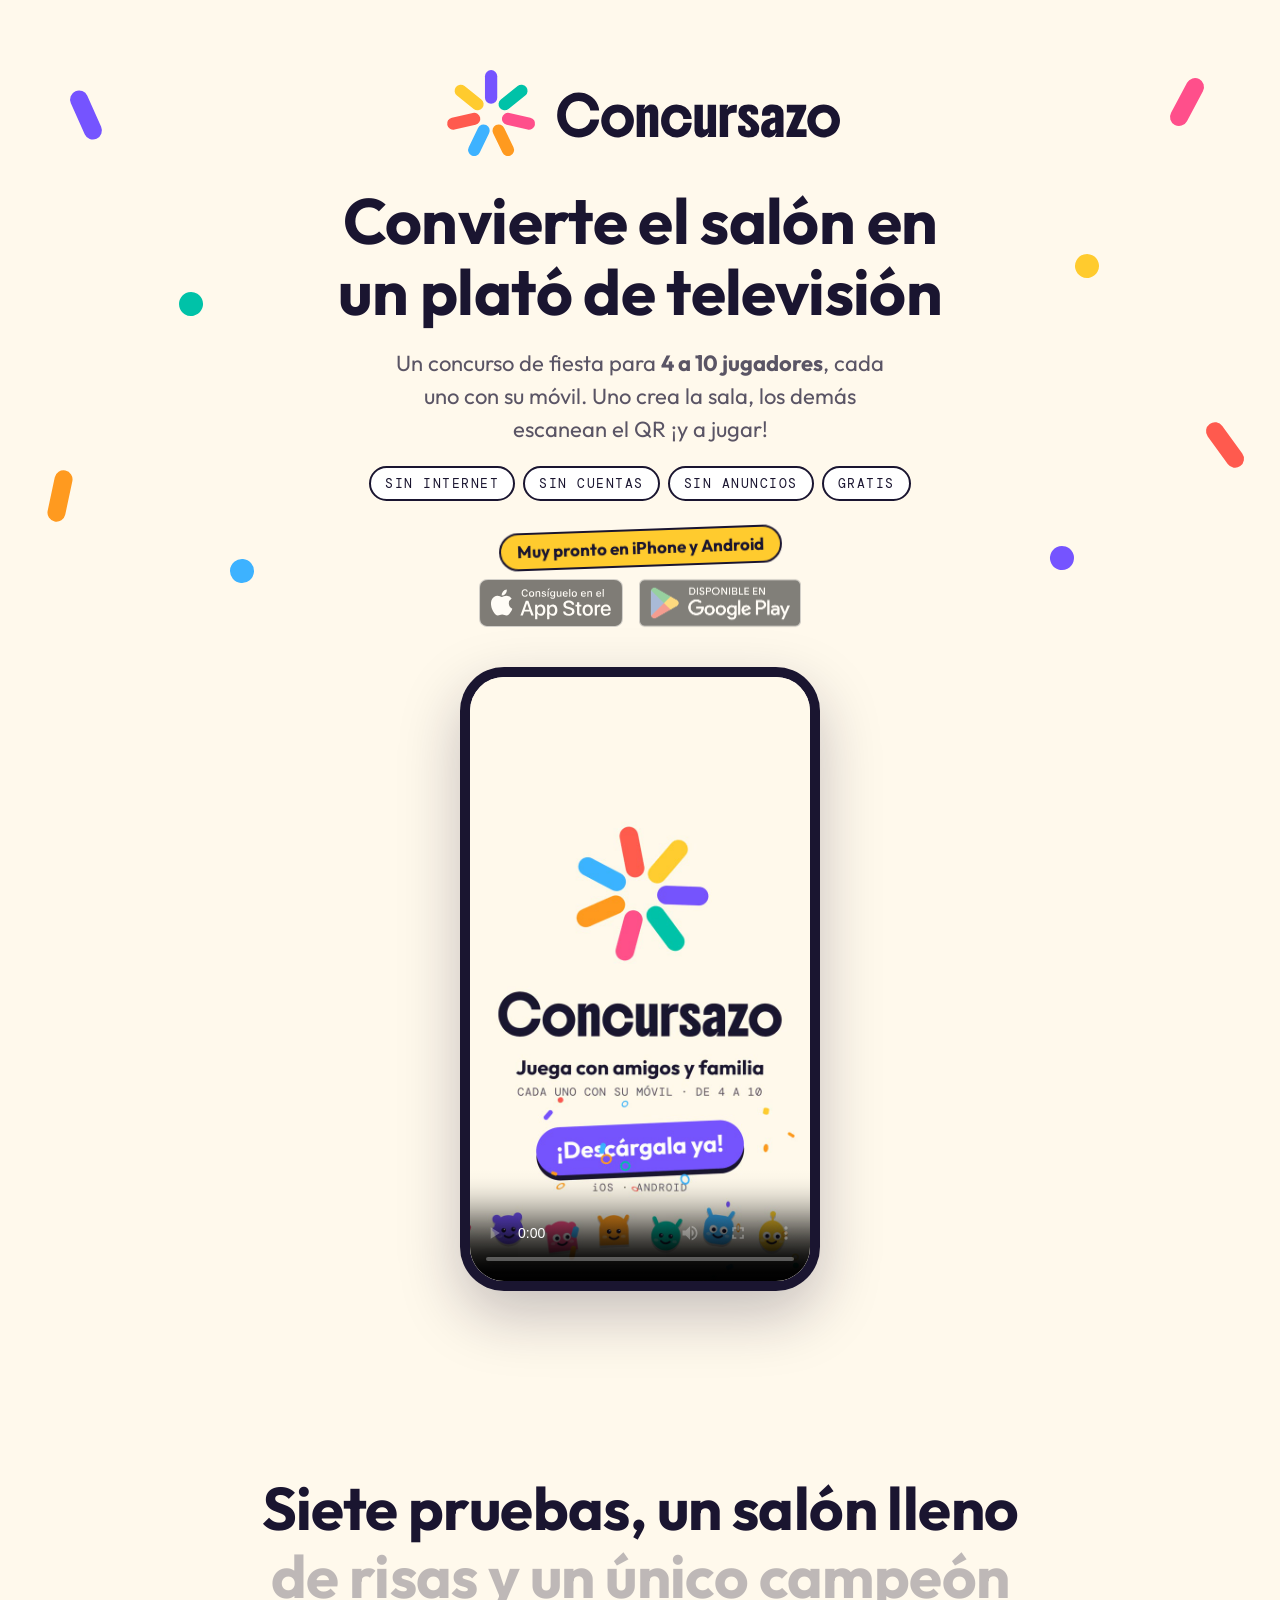
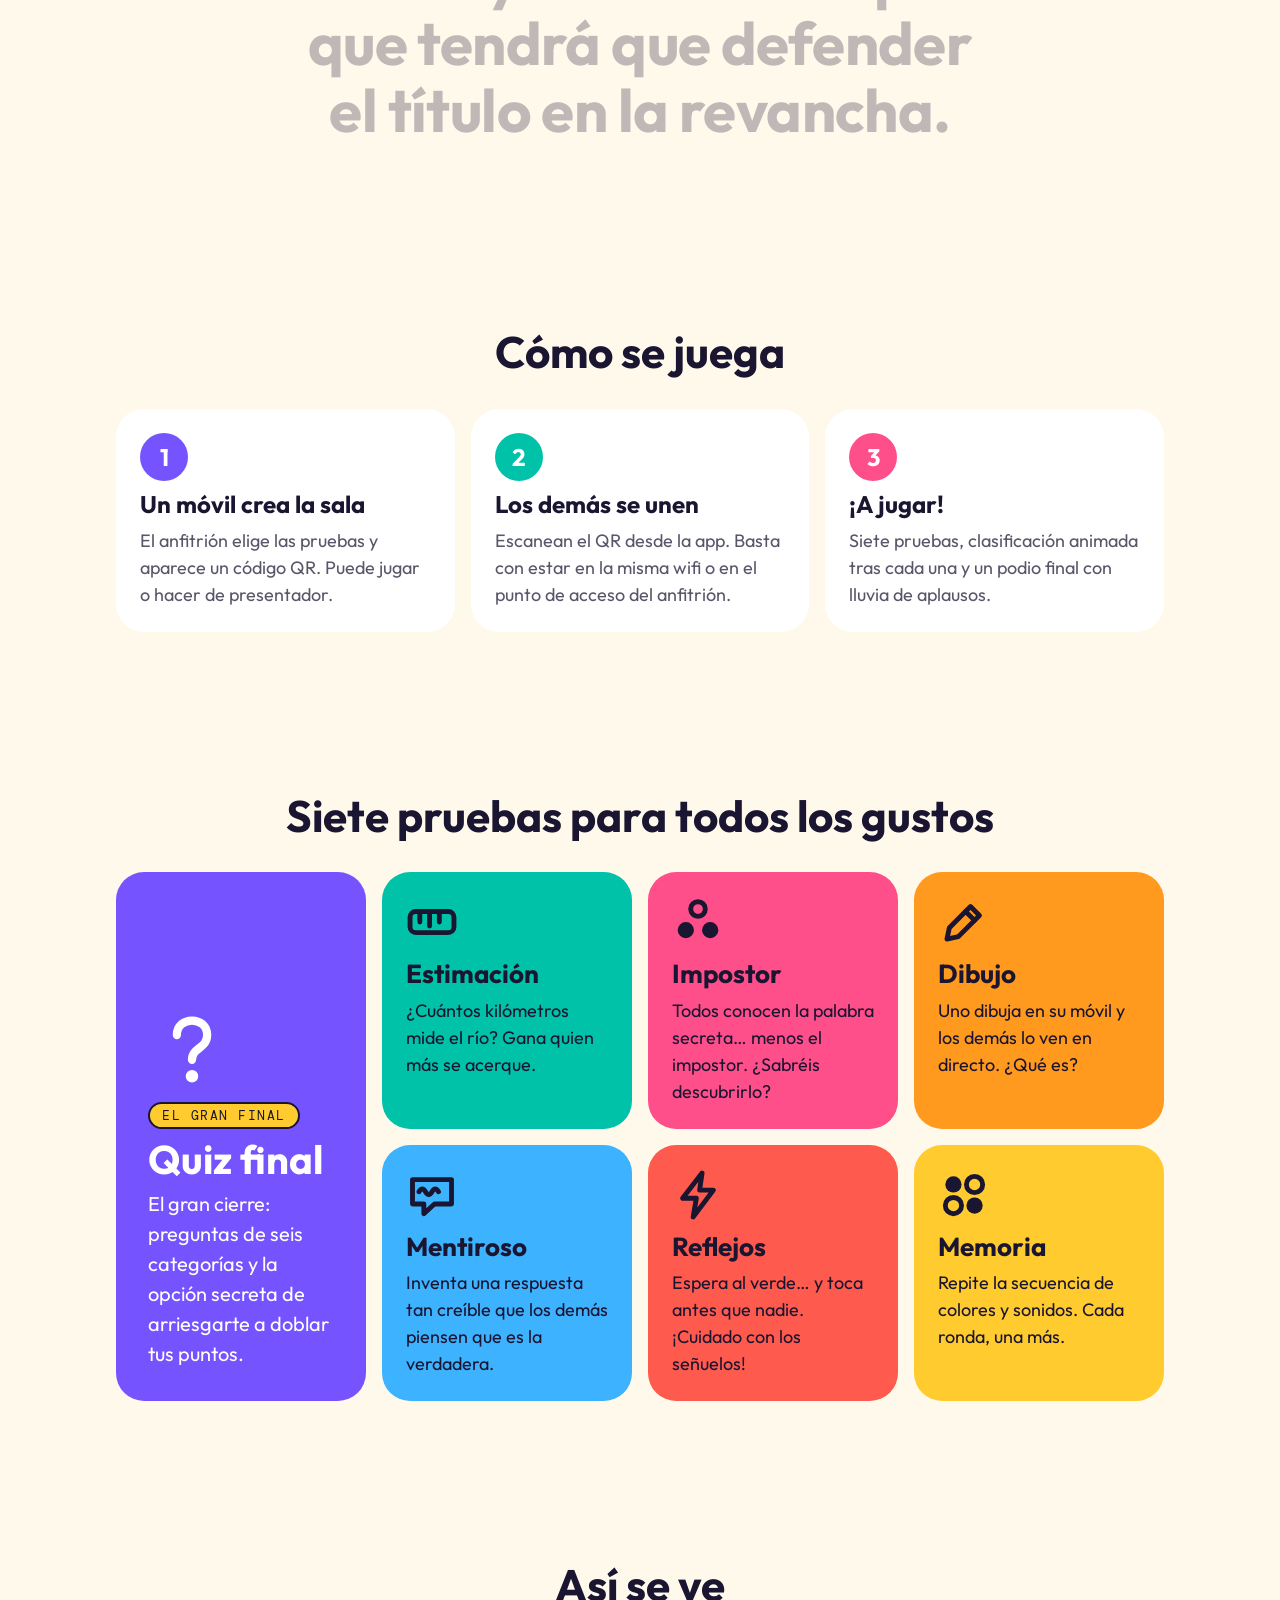
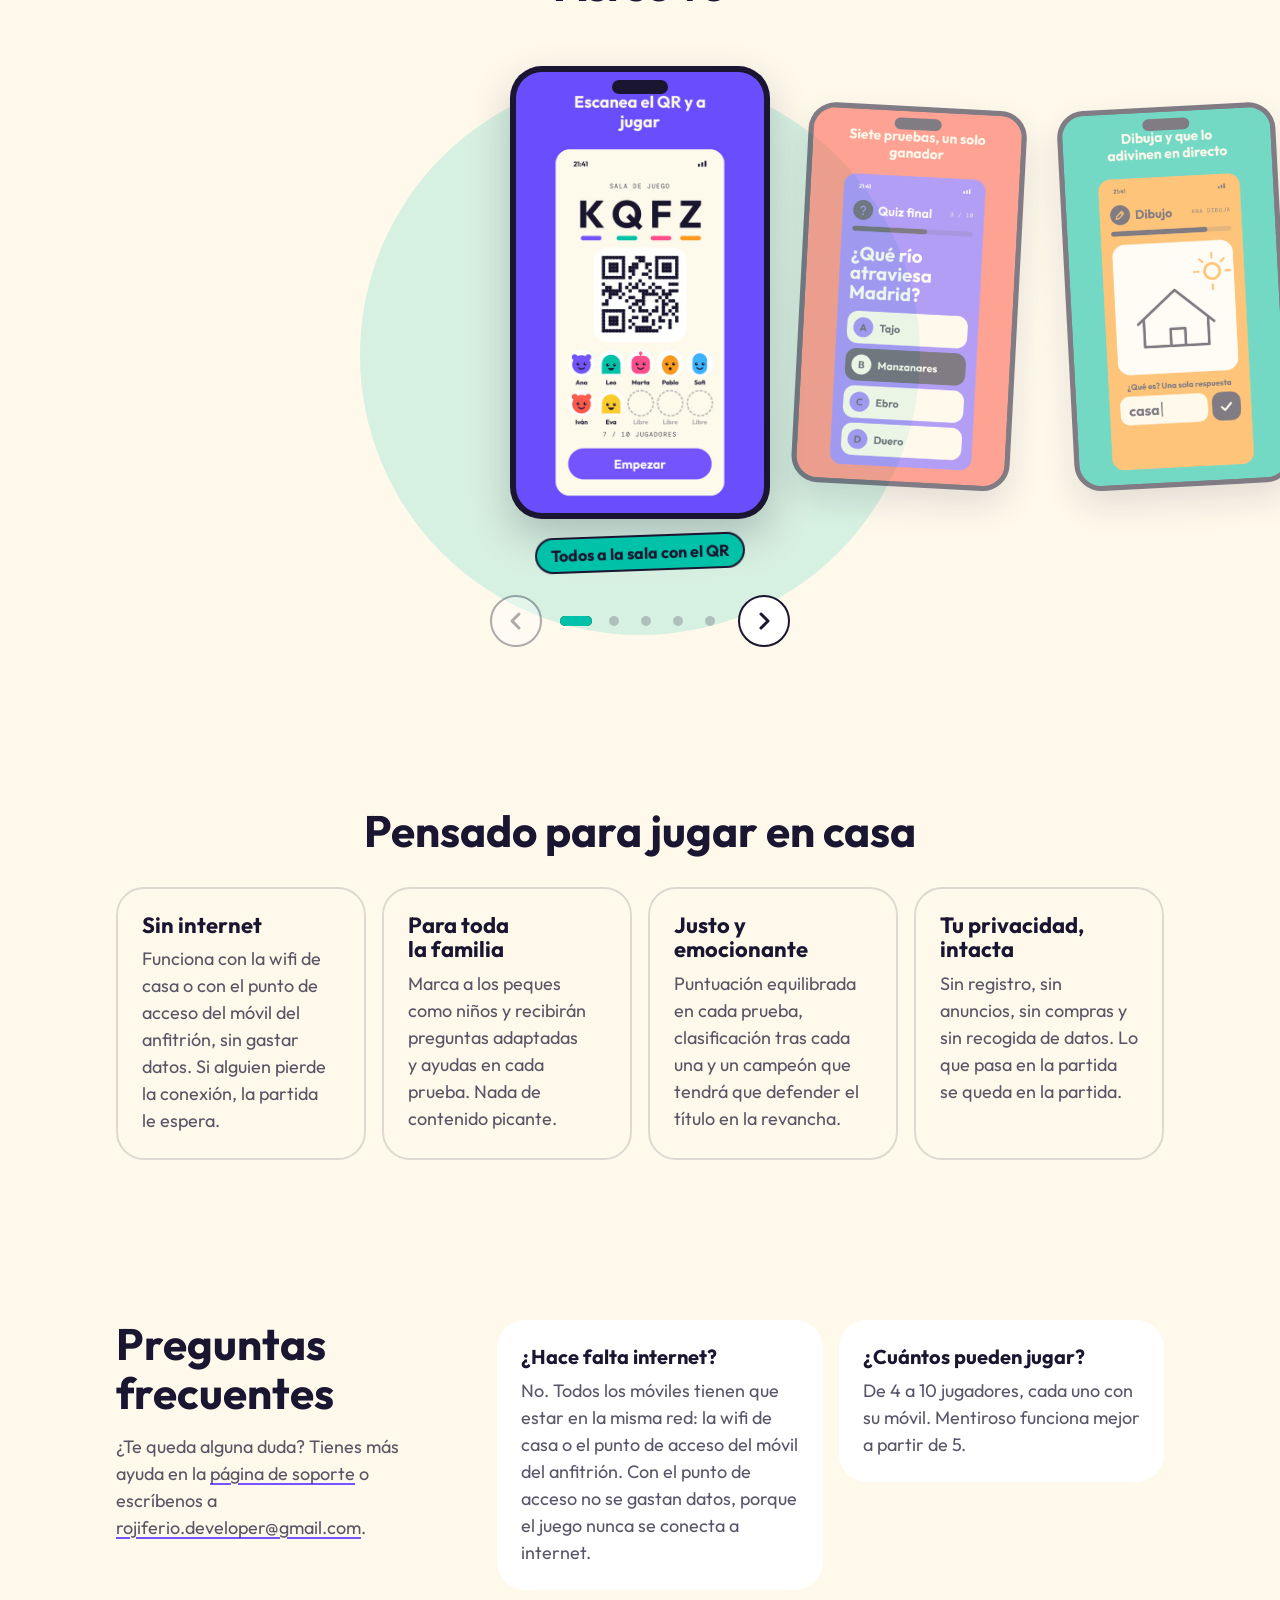
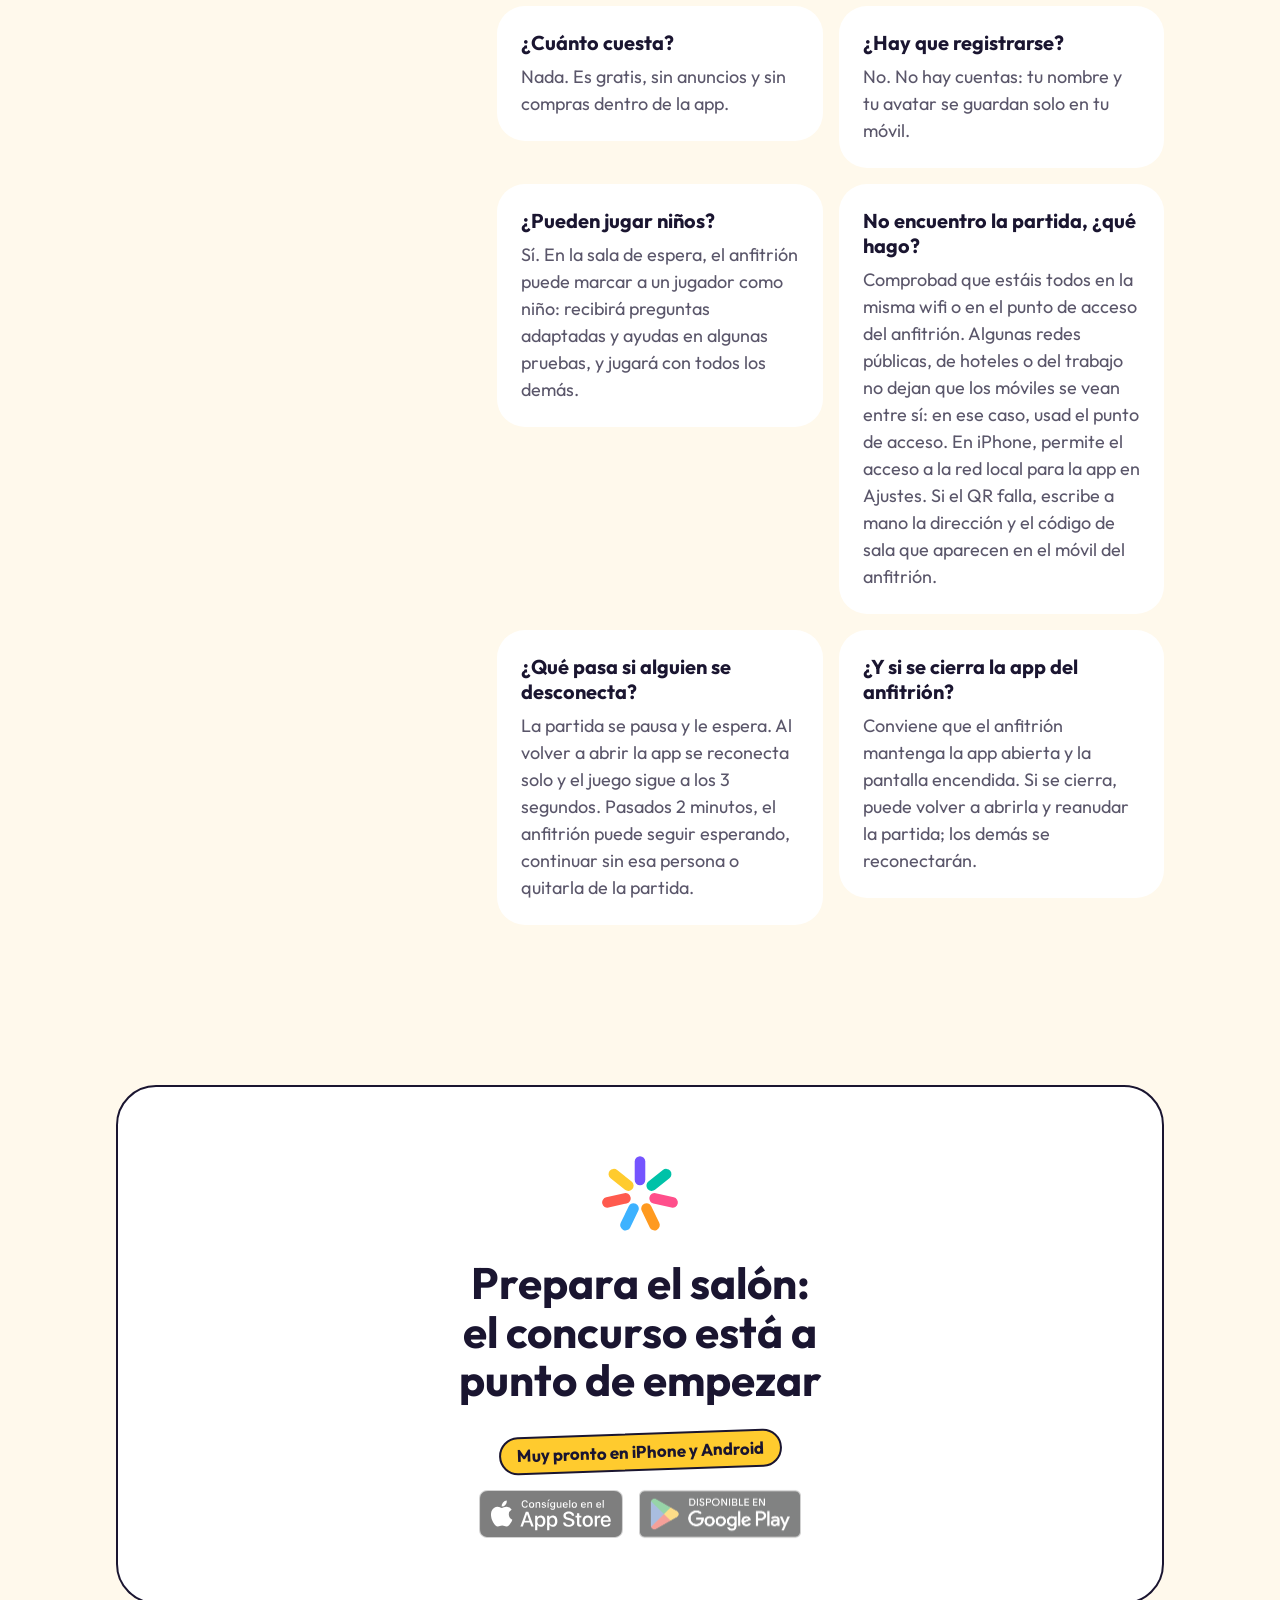
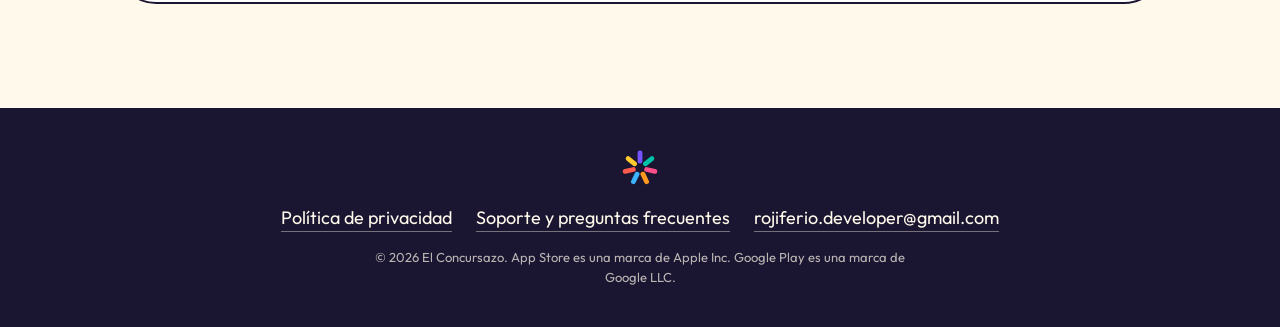
==== commit 1190d3fd: "Capturas en carrusel dinámico e insignias de tiendas igualadas - Carrusel con la captura central des" ====
--- a/index.html
+++ b/index.html
@@ -189,16 +189,32 @@
         <h2 id="shots-title" class="reveal">Así se ve</h2>
       </div>
       <div class="shot-strip" id="capturas" tabindex="0" aria-label="Capturas de la app (desliza para ver más)">
-        <div class="shot"><img src="assets/capturas/01-lobby.jpg" alt="Sala de espera con el código QR y los jugadores" width="540" height="960" loading="lazy"></div>
-        <div class="shot"><img src="assets/capturas/02-quiz-final.jpg" alt="Pregunta del Quiz final con cuatro opciones" width="540" height="960" loading="lazy"></div>
-        <div class="shot"><img src="assets/capturas/03-dibujo.jpg" alt="Prueba de Dibujo: los demás adivinan en directo" width="540" height="960" loading="lazy"></div>
-        <div class="shot"><img src="assets/capturas/04-impostor-rol.jpg" alt="Prueba del Impostor: cada uno ve su papel en secreto" width="540" height="960" loading="lazy"></div>
-        <div class="shot"><img src="assets/capturas/05-podio-final.jpg" alt="Podio final con el ganador" width="540" height="960" loading="lazy"></div>
+        <figure class="shot" style="--c:#00C2A8">
+          <div class="shot-frame"><img src="assets/capturas/01-lobby.jpg" alt="Sala de espera con el código QR y los jugadores" width="540" height="960" loading="lazy"></div>
+          <figcaption>Todos a la sala con el QR</figcaption>
+        </figure>
+        <figure class="shot" style="--c:#7554FF; --fg:#FFFFFF">
+          <div class="shot-frame"><img src="assets/capturas/02-quiz-final.jpg" alt="Pregunta del Quiz final con cuatro opciones" width="540" height="960" loading="lazy"></div>
+          <figcaption>Preguntas del Quiz final</figcaption>
+        </figure>
+        <figure class="shot" style="--c:#FF9A1F">
+          <div class="shot-frame"><img src="assets/capturas/03-dibujo.jpg" alt="Prueba de Dibujo: los demás adivinan en directo" width="540" height="960" loading="lazy"></div>
+          <figcaption>Dibujos en directo</figcaption>
+        </figure>
+        <figure class="shot" style="--c:#FF4F8B">
+          <div class="shot-frame"><img src="assets/capturas/04-impostor-rol.jpg" alt="Prueba del Impostor: cada uno ve su papel en secreto" width="540" height="960" loading="lazy"></div>
+          <figcaption>Tu papel, en secreto</figcaption>
+        </figure>
+        <figure class="shot" style="--c:#FFCB2E">
+          <div class="shot-frame"><img src="assets/capturas/05-podio-final.jpg" alt="Podio final con el ganador" width="540" height="960" loading="lazy"></div>
+          <figcaption>Y un podio para el campeón</figcaption>
+        </figure>
       </div>
       <div class="strip-nav" hidden>
         <button type="button" class="round-btn" data-dir="-1" aria-controls="capturas" aria-label="Captura anterior">
           <svg viewBox="0 0 24 24" aria-hidden="true"><path d="M15 5 L8 12 L15 19"/></svg>
         </button>
+        <div class="dots"></div>
         <button type="button" class="round-btn" data-dir="1" aria-controls="capturas" aria-label="Captura siguiente">
           <svg viewBox="0 0 24 24" aria-hidden="true"><path d="M9 5 L16 12 L9 19"/></svg>
         </button>
--- a/styles.css
+++ b/styles.css
@@ -65,10 +65,12 @@
   background: var(--white); border: 2px solid var(--ink); border-radius: 999px; padding: 6px 14px;
 }
 .stores { display: flex; flex-wrap: wrap; justify-content: center; align-items: center; gap: 16px; margin-top: -8px; }
-.store { display: inline-flex; align-items: center; height: 56px; }
-.store img { height: 50px; width: auto; }
-/* La insignia de Google trae su propio margen transparente: se agranda para que mida lo mismo que la de Apple. */
-.store.gp img { height: 74px; margin: -12px -10px; }
+.stores { --badge-h: 48px; }
+.store { display: inline-flex; align-items: center; height: var(--badge-h); }
+.store img { height: var(--badge-h); width: auto; }
+/* La insignia de Google (646×250) trae 29px de aire transparente arriba y abajo: se agranda y se recorta
+   para que la parte visible mida exactamente lo mismo que la de Apple. */
+.store.gp img { height: calc(var(--badge-h) * 250 / 192); margin-block: calc(var(--badge-h) * -29 / 192); }
 .stores.soon img { opacity: 0.5; }
 .soon-tag {
   margin-top: 8px; rotate: -2deg;
@@ -143,27 +145,64 @@
   background: var(--sun); color: var(--ink); border: 2px solid var(--ink); border-radius: 999px; padding: 2px 12px;
 }
 
-/* Capturas: tira con scroll horizontal propio (la página no se desplaza de lado) */
+/* Capturas: carrusel con la captura central destacada (la página no se desplaza de lado).
+   Con JS: la central crece, las demás se inclinan y el círculo de fondo toma el color de la activa. */
+.shots { --shot-w: min(260px, 64vw); position: relative; overflow: hidden; }
+.shots::before {
+  content: ''; position: absolute; left: 50%; top: 56%; translate: -50% -50%;
+  width: min(560px, 130vw); aspect-ratio: 1; border-radius: 50%;
+  background: var(--active, var(--quiz)); opacity: 0.16;
+  transition: background-color var(--t-move) var(--ease);
+}
+.shots > * { position: relative; }
 .shot-strip {
-  display: flex; gap: 16px; overflow-x: auto; scroll-snap-type: x mandatory;
-  padding: 4px max(var(--gutter), calc((100vw - 1080px) / 2 + var(--gutter))) 20px;
-  scrollbar-width: thin;
-}
+  display: flex; gap: 8px; overflow-x: auto; scroll-snap-type: x mandatory;
+  padding: 24px calc(50% - var(--shot-w) / 2) 16px;
+  scrollbar-width: none;
+}
+.shot-strip::-webkit-scrollbar { display: none; }
 .shot {
-  flex: 0 0 auto; width: min(240px, 62vw); scroll-snap-align: center;
-  padding: 6px; background: var(--ink); border-radius: 32px; position: relative;
+  flex: 0 0 var(--shot-w); margin: 0; scroll-snap-align: center;
+  display: grid; justify-items: center; gap: 16px;
+  transition: scale var(--t-move) var(--ease), rotate var(--t-move) var(--ease), opacity var(--t-move) var(--ease);
+}
+.shot-frame {
+  width: 100%; padding: 6px; background: var(--ink); border-radius: 32px; position: relative;
+  box-shadow: 0 18px 40px rgba(26, 21, 48, 0.22);
   transition: transform var(--t-move) var(--ease);
 }
 /* Muesca del marco de móvil */
-.shot::before {
+.shot-frame::before {
   content: ''; position: absolute; top: 14px; left: 50%; translate: -50% 0;
-  width: 56px; height: 14px; border-radius: 999px; background: var(--ink); z-index: 1;
+  width: 56px; height: 14px; border-radius: 999px; background: var(--ink);
 }
 .shot img { width: 100%; height: auto; border-radius: 26px; }
-.shot:hover { transform: translateY(-6px); }
+.shot:hover .shot-frame { transform: translateY(-6px); }
+.shot figcaption {
+  background: var(--c); color: var(--fg, var(--ink)); border: 2px solid var(--ink); border-radius: 999px;
+  font-weight: 700; font-size: 16px; padding: 4px 14px; rotate: -2deg; text-align: center;
+  transition: opacity var(--t-move) var(--ease), translate var(--t-move) var(--ease);
+}
+.js .shot { scale: 0.84; rotate: -3deg; opacity: 0.55; }
+.js .shot:nth-child(even) { rotate: 3deg; }
+.js .shot.is-active { scale: 1; rotate: 0deg; opacity: 1; }
+.js .shot figcaption { opacity: 0; translate: 0 8px; }
+.js .shot.is-active figcaption { opacity: 1; translate: 0 0; }
 .shot-strip:focus-visible { outline: 3px solid var(--quiz); outline-offset: -3px; border-radius: 0; }
-.strip-nav { display: flex; justify-content: center; gap: 12px; margin-top: 8px; }
+
+.strip-nav { display: flex; justify-content: center; align-items: center; gap: 12px; margin-top: 8px; }
 .strip-nav[hidden] { display: none; }
+.dots { display: flex; }
+/* Cada punto es un botón de 32px (cómodo al tocar) con una píldora dentro que se estira al activarse;
+   en reproducción automática, la píldora activa se va rellenando. */
+.dot { width: 32px; height: 32px; padding: 0; border: 0; background: none; cursor: pointer; display: grid; place-items: center; }
+.dot[aria-current="true"] { width: 44px; }
+.dot i { width: 10px; height: 10px; border-radius: 999px; background: rgba(26, 21, 48, 0.22); overflow: hidden; transition: width var(--t-move) var(--ease), background-color var(--t-fade) var(--ease); }
+.dot:hover i { background: rgba(26, 21, 48, 0.45); }
+.dot[aria-current="true"] i { width: 32px; background: var(--ink); }
+.dot i::after { content: ''; display: block; height: 100%; background: var(--active, var(--quiz)); scale: 0 1; transform-origin: left; }
+.dot[aria-current="true"] i::after { scale: 1 1; }
+.is-playing .dot[aria-current="true"] i::after { animation: progress var(--autoplay, 3500ms) linear both; }
 .round-btn {
   width: 52px; height: 52px; border-radius: 50%; display: grid; place-items: center; cursor: pointer;
   background: var(--white); color: var(--ink); border: 2px solid var(--ink); padding: 0;
@@ -237,6 +276,7 @@
 @keyframes bounce { 40% { translate: 0 -8px; rotate: -6deg; } 70% { translate: 0 2px; rotate: 3deg; } }
 @keyframes pop { from { scale: 0.4; } 60% { scale: 1.15; } }
 @keyframes spin { to { rotate: 360deg; } }
+@keyframes progress { from { scale: 0 1; } }
 
 @media (min-width: 640px) {
   .confetti i { width: 18px; height: 52px; }
@@ -270,7 +310,9 @@
   .rise { animation-name: fade; }
   .hero .soon-tag { animation: fade var(--t-reveal) var(--ease) var(--d, 0s) both; }
   .confetti i, .ready-roseta, .test:hover .test-icon, .step-list li.is-visible .step-n { animation: none; }
-  .test:hover, .test:nth-child(odd):hover, .shot:hover, .round-btn:hover, .btn:hover { transform: none; }
+  .test:hover, .test:nth-child(odd):hover, .shot:hover .shot-frame, .round-btn:hover, .btn:hover { transform: none; }
+  .js .shot, .js .shot:nth-child(even) { scale: 1; rotate: 0deg; }
+  .js .shot figcaption { translate: none; }
   .js .tagline-text span { opacity: 1; }
 }
 @keyframes fade { from { opacity: 0; } }
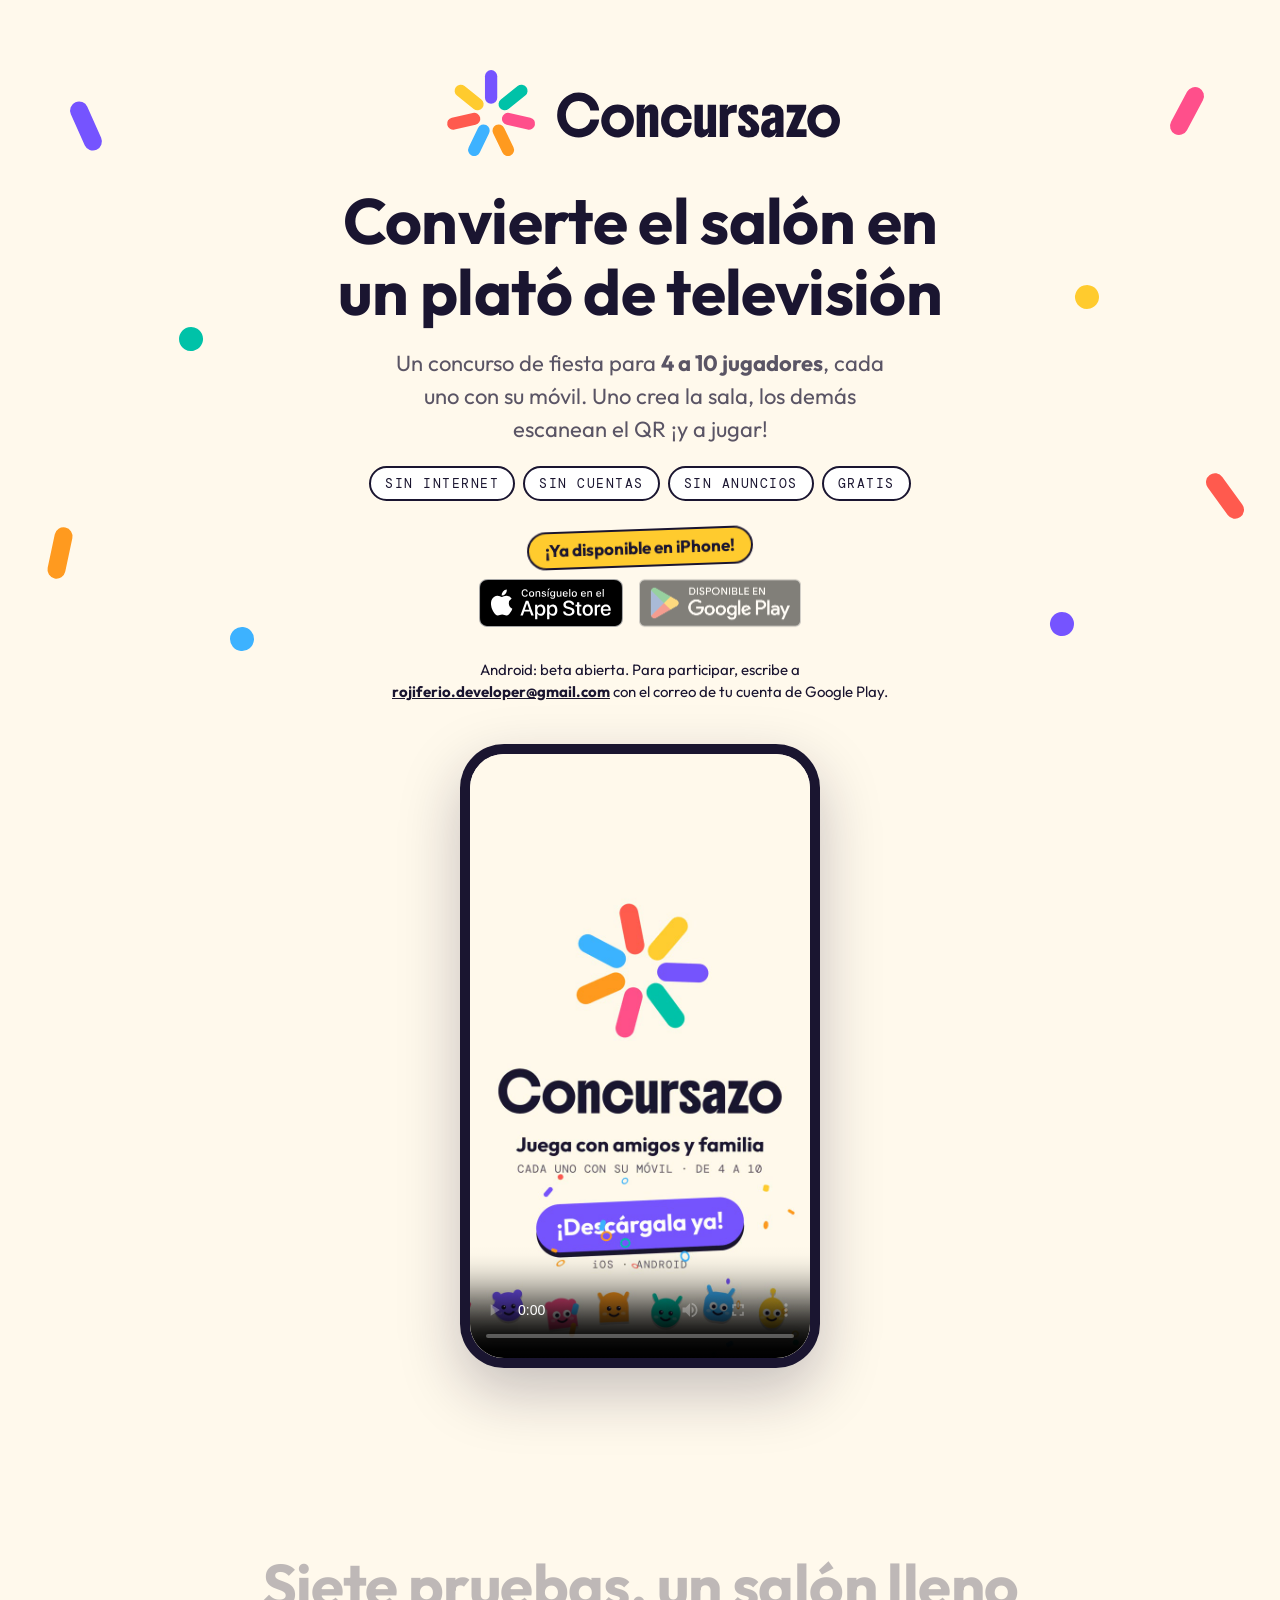
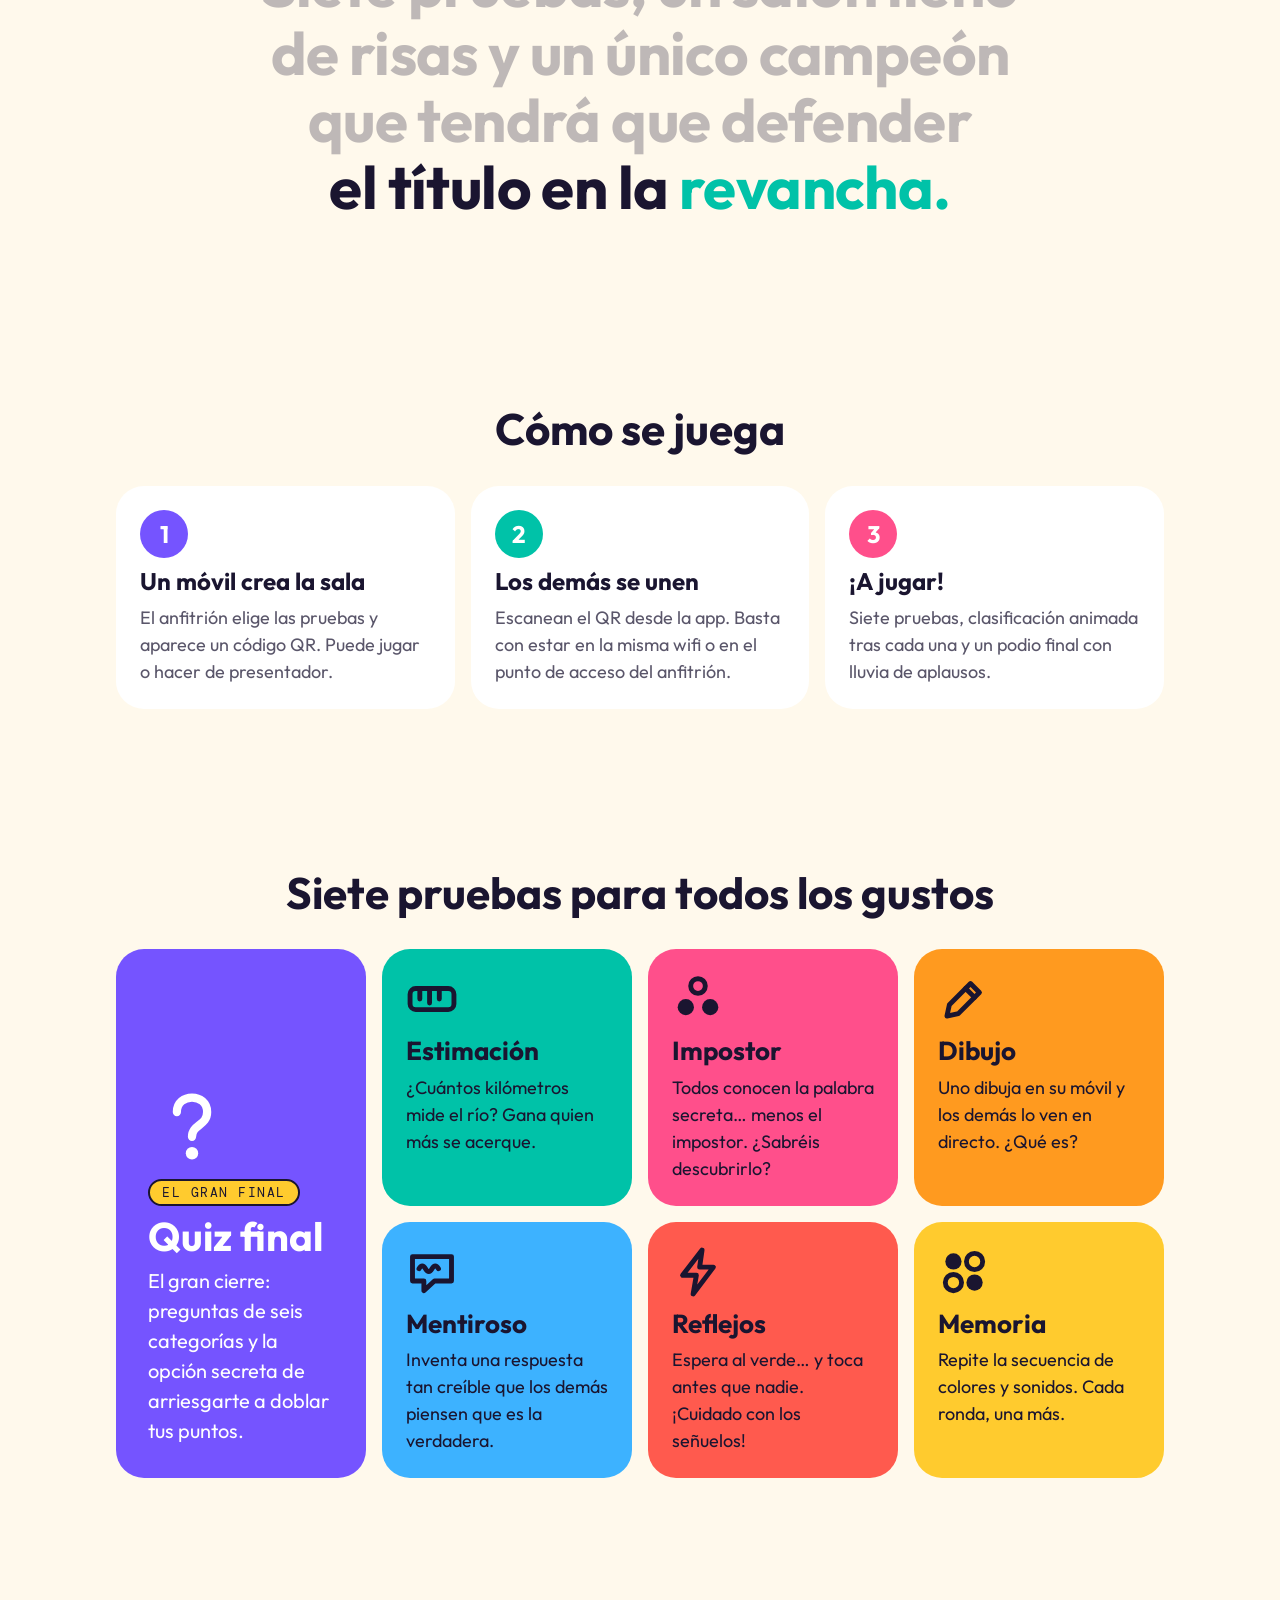
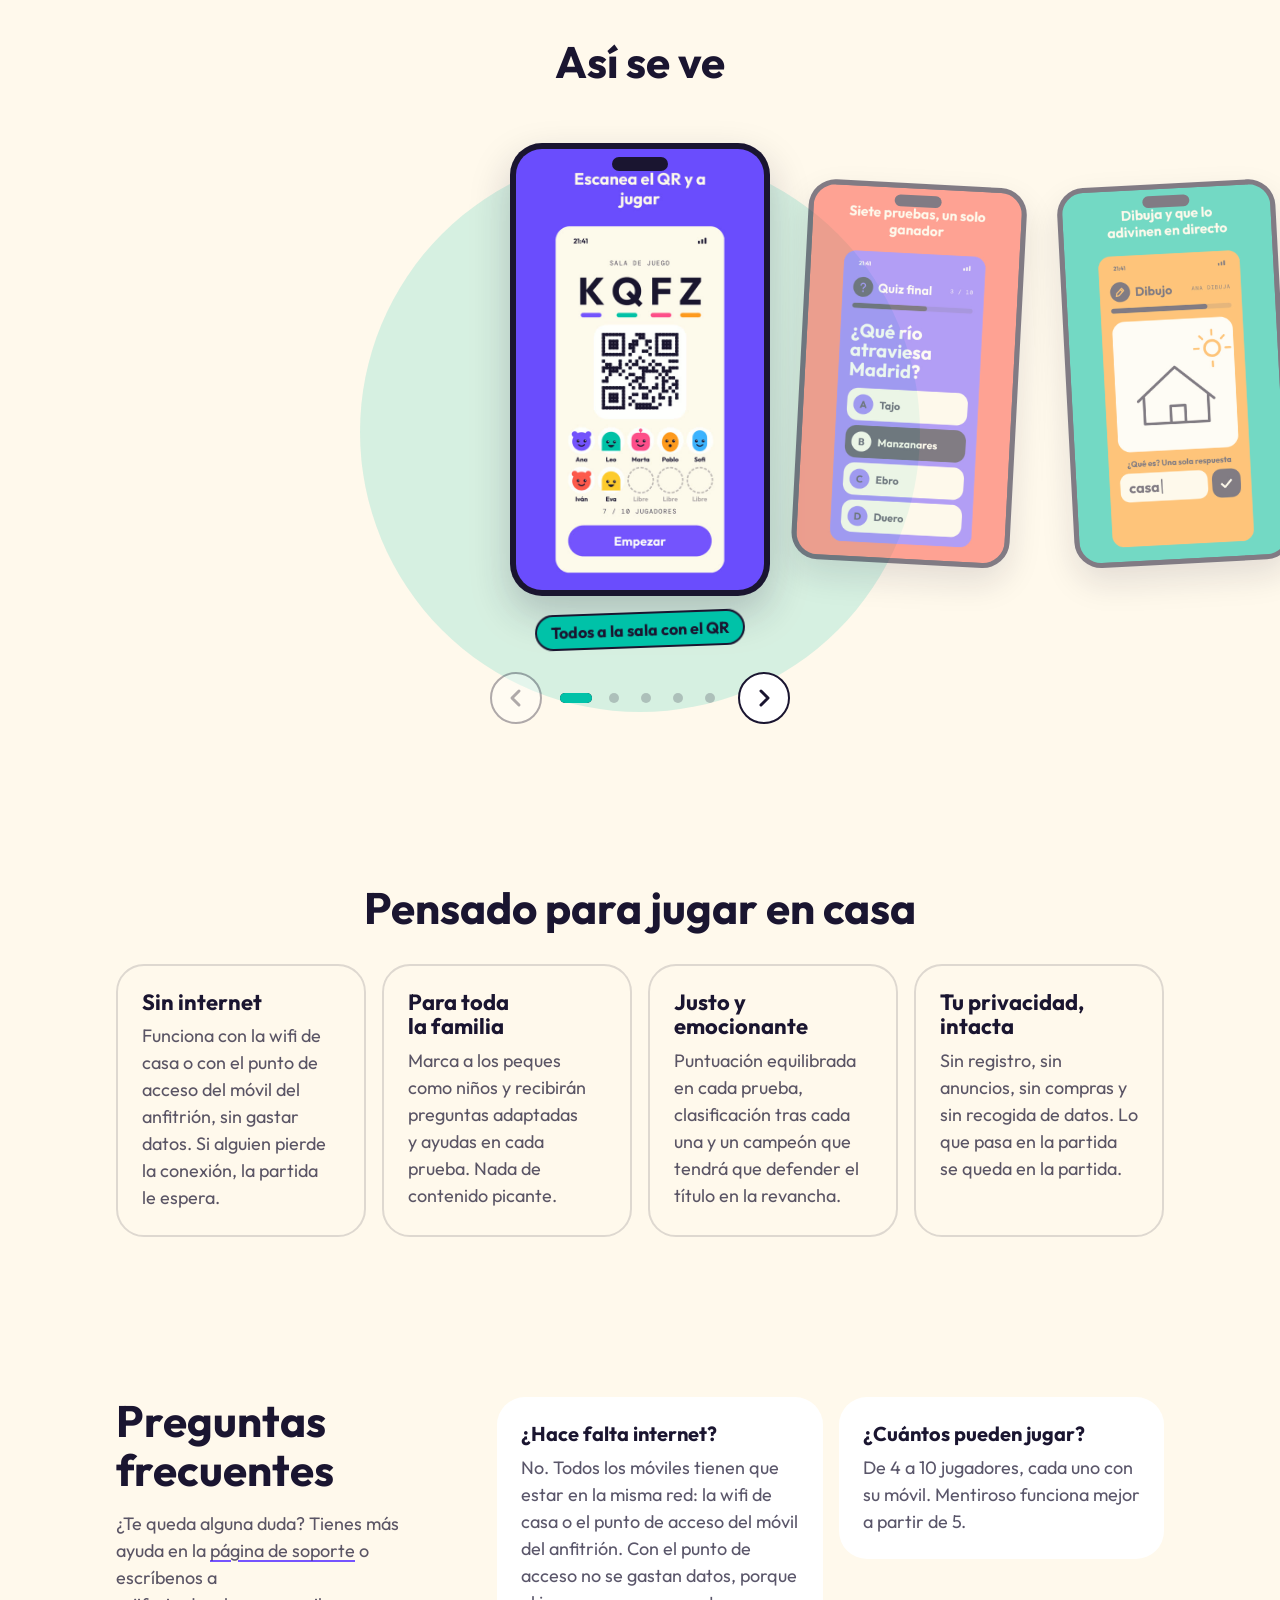
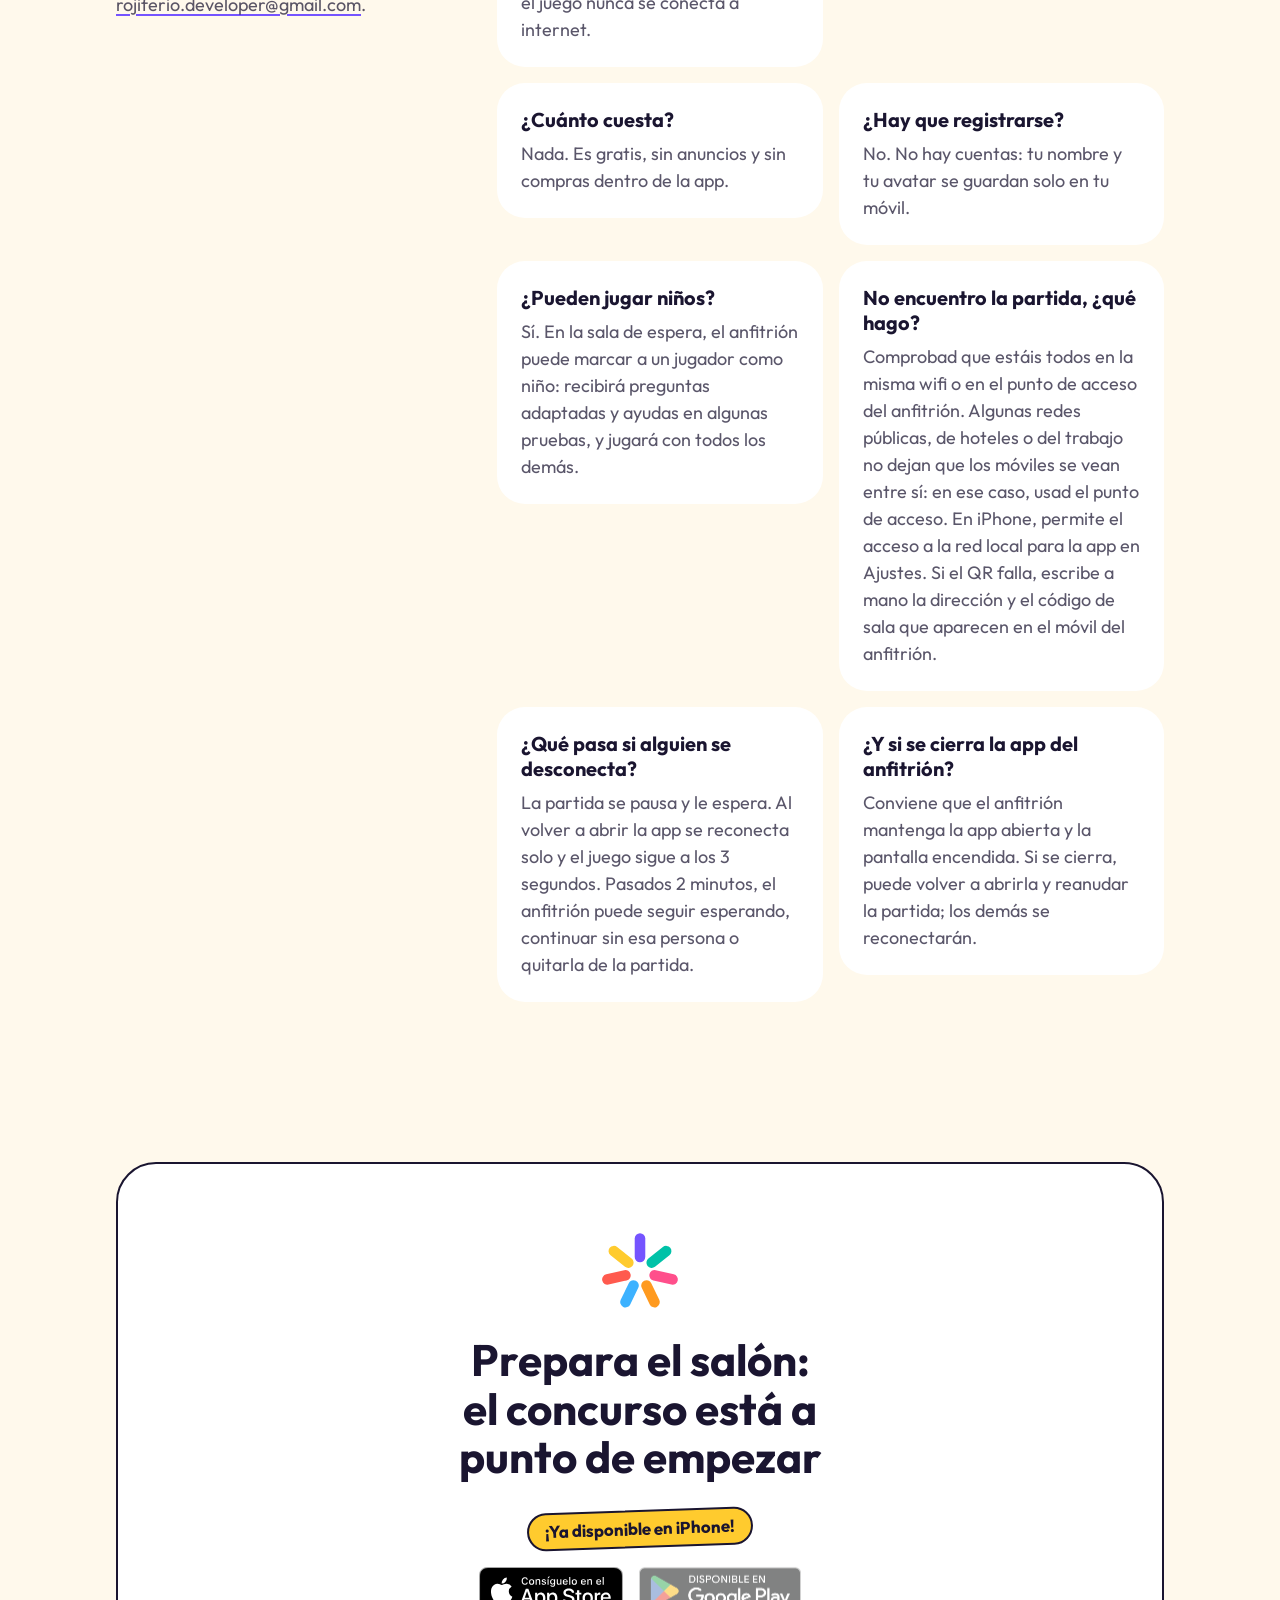
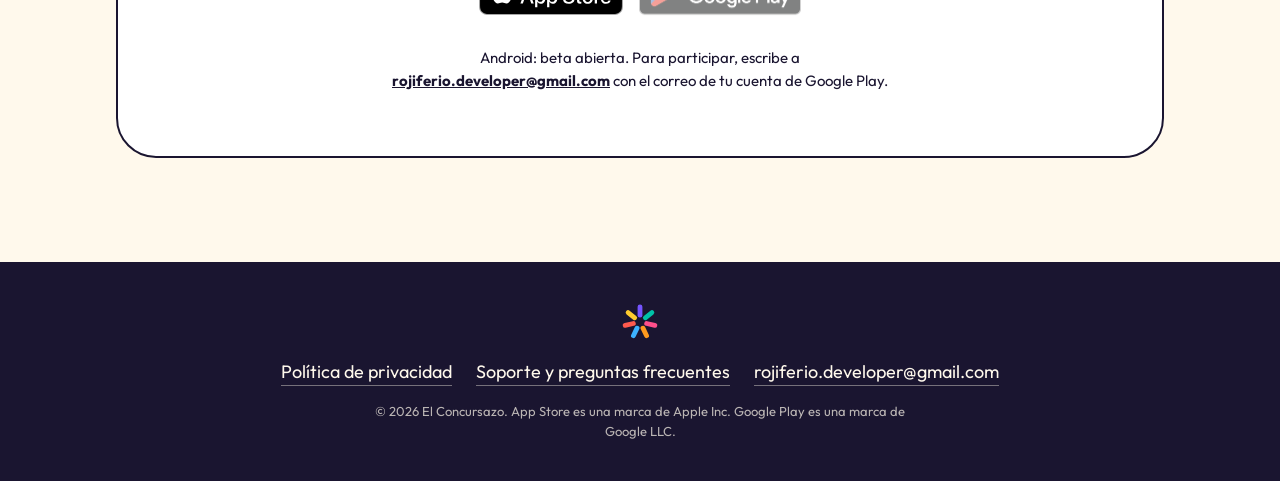
==== commit 610c5f6e: "Anunciar disponibilidad en iOS y beta abierta en Android Co-Authored-By: Claude Opus 5.5 <noreply@an" ====
--- a/index.html
+++ b/index.html
@@ -82,19 +82,16 @@
         <li>Sin anuncios</li>
         <li>Gratis</li>
       </ul>
-      <!-- Al publicar en las tiendas: quitar .soon-tag y la clase «soon», y cambiar cada <span class="store"> por <a href="…">
-           (aquí y en la sección «Listos»):
-           App Store:   https://apps.apple.com/es/app/id6825013150
-           Google Play: https://play.google.com/store/apps/details?id=com.rojiferiodev.concursazo -->
-      <p class="soon-tag rise" style="--d:320ms">Muy pronto en iPhone y Android</p>
-      <div class="stores soon rise" style="--d:360ms" aria-label="Descargas (próximamente)">
-        <span class="store">
+      <p class="soon-tag rise" style="--d:320ms">¡Ya disponible en iPhone!</p>
+      <div class="stores rise" style="--d:360ms" aria-label="Descargas">
+        <a class="store" href="https://apps.apple.com/es/app/el-concursazo-juego-de-fiesta/id6825013150">
           <img src="assets/tiendas/app-store.svg" alt="Descárgalo en el App Store" width="150" height="50">
+        </a>
+        <span class="store gp beta">
+          <img src="assets/tiendas/google-play.png" alt="Google Play (en beta)" width="194" height="75">
         </span>
-        <span class="store gp">
-          <img src="assets/tiendas/google-play.png" alt="Disponible en Google Play" width="194" height="75">
-        </span>
-      </div>
+      </div>
+      <p class="beta-note rise" style="--d:440ms">Android: beta abierta. Para participar, escribe a <a href="mailto:rojiferio.developer@gmail.com?subject=Beta%20Android%20El%20Concursazo">rojiferio.developer@gmail.com</a> con el correo de tu cuenta de Google Play.</p>
     </div>
   </header>
 
@@ -293,15 +290,16 @@
         <div class="ready-card reveal">
           <img class="ready-roseta" src="assets/roseta.svg" alt="" width="96" height="96">
           <h2 id="ready-title">Prepara el salón: el concurso está a punto de empezar</h2>
-          <p class="soon-tag">Muy pronto en iPhone y Android</p>
-          <div class="stores soon" aria-label="Descargas (próximamente)">
-            <span class="store">
+          <p class="soon-tag">¡Ya disponible en iPhone!</p>
+          <div class="stores" aria-label="Descargas">
+            <a class="store" href="https://apps.apple.com/es/app/el-concursazo-juego-de-fiesta/id6825013150">
               <img src="assets/tiendas/app-store.svg" alt="Descárgalo en el App Store" width="150" height="50">
+            </a>
+            <span class="store gp beta">
+              <img src="assets/tiendas/google-play.png" alt="Google Play (en beta)" width="194" height="75">
             </span>
-            <span class="store gp">
-              <img src="assets/tiendas/google-play.png" alt="Disponible en Google Play" width="194" height="75">
-            </span>
-          </div>
+          </div>
+          <p class="beta-note">Android: beta abierta. Para participar, escribe a <a href="mailto:rojiferio.developer@gmail.com?subject=Beta%20Android%20El%20Concursazo">rojiferio.developer@gmail.com</a> con el correo de tu cuenta de Google Play.</p>
         </div>
       </div>
     </section>
--- a/styles.css
+++ b/styles.css
@@ -71,7 +71,11 @@
 /* La insignia de Google (646×250) trae 29px de aire transparente arriba y abajo: se agranda y se recorta
    para que la parte visible mida exactamente lo mismo que la de Apple. */
 .store.gp img { height: calc(var(--badge-h) * 250 / 192); margin-block: calc(var(--badge-h) * -29 / 192); }
-.stores.soon img { opacity: 0.5; }
+.store.beta img { opacity: 0.5; }
+a.store { border-radius: 10px; transition: transform var(--t-fade) var(--ease); }
+a.store:hover { transform: translateY(-2px); }
+.beta-note { margin-top: 12px; font-size: 15px; max-width: 34em; margin-inline: auto; text-align: center; }
+.beta-note a { font-weight: 700; }
 .soon-tag {
   margin-top: 8px; rotate: -2deg;
   background: var(--sun); color: var(--ink); border: 2px solid var(--ink); border-radius: 999px;
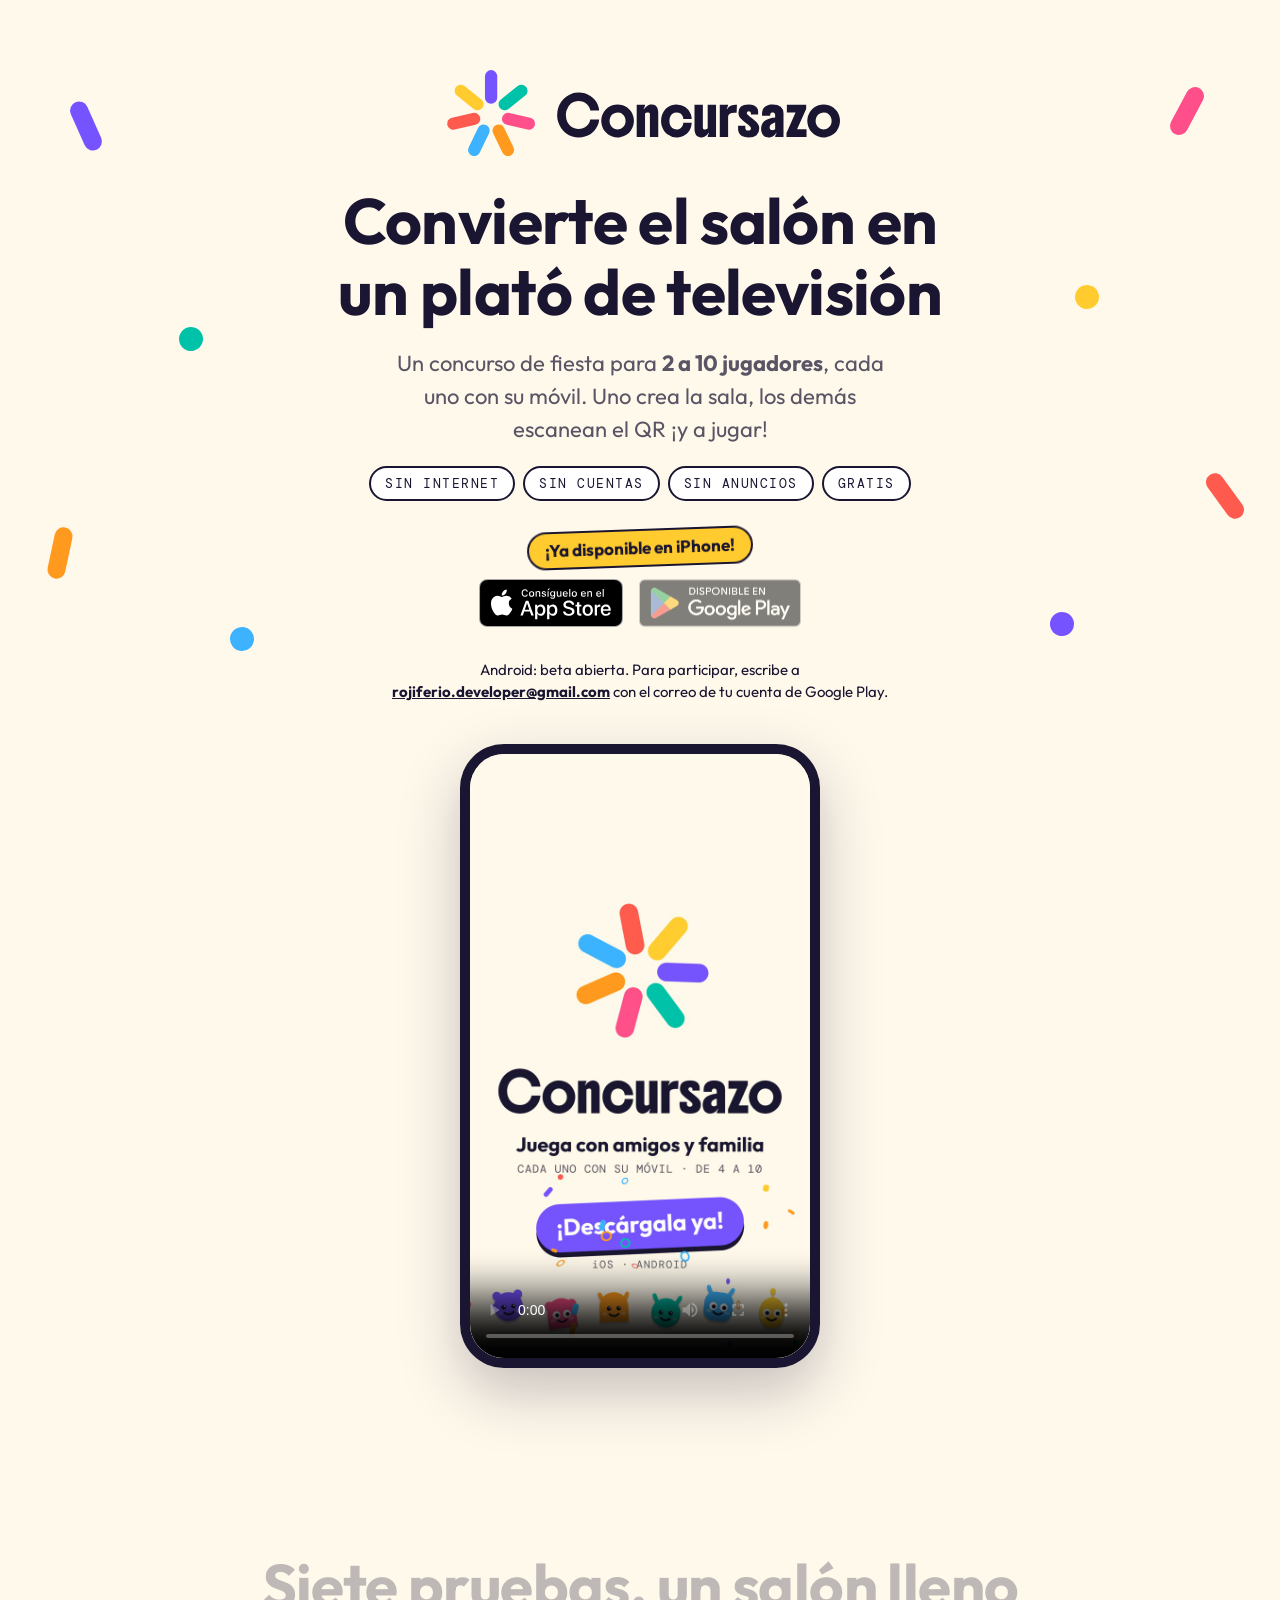
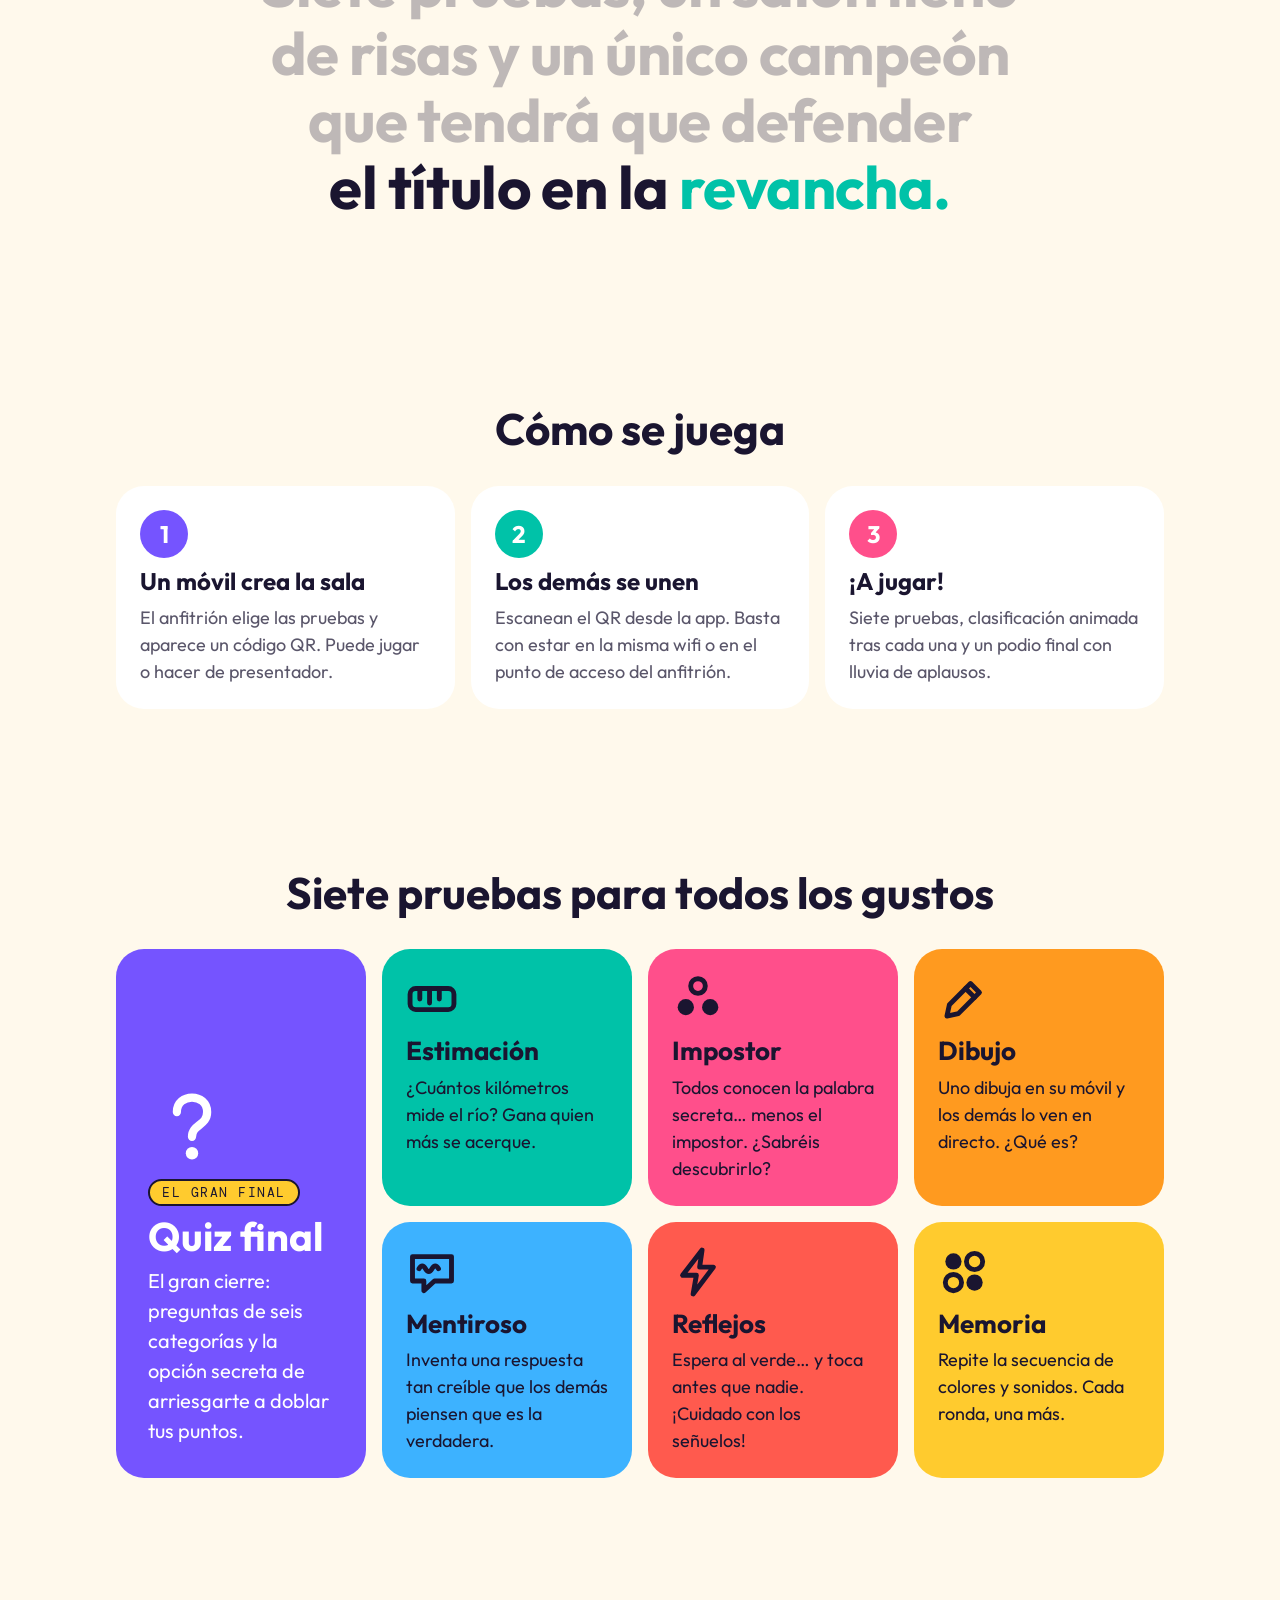
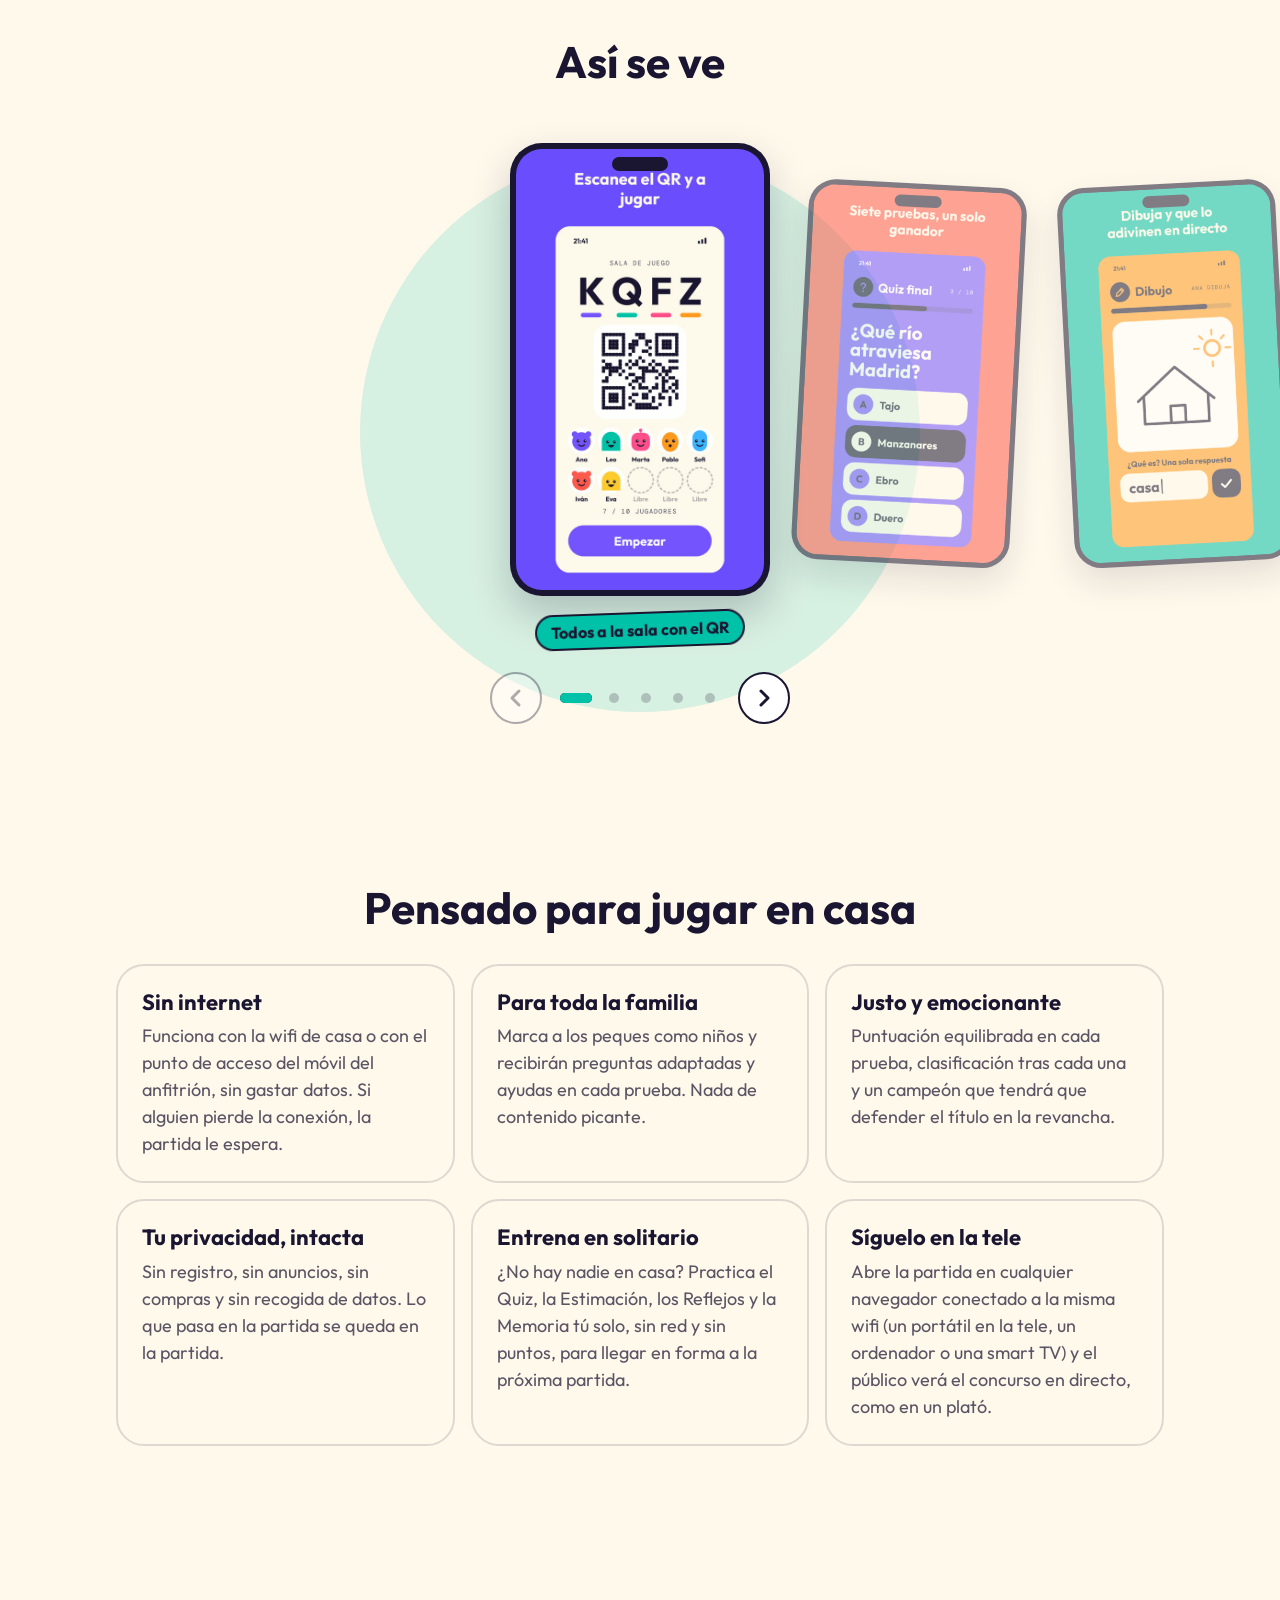
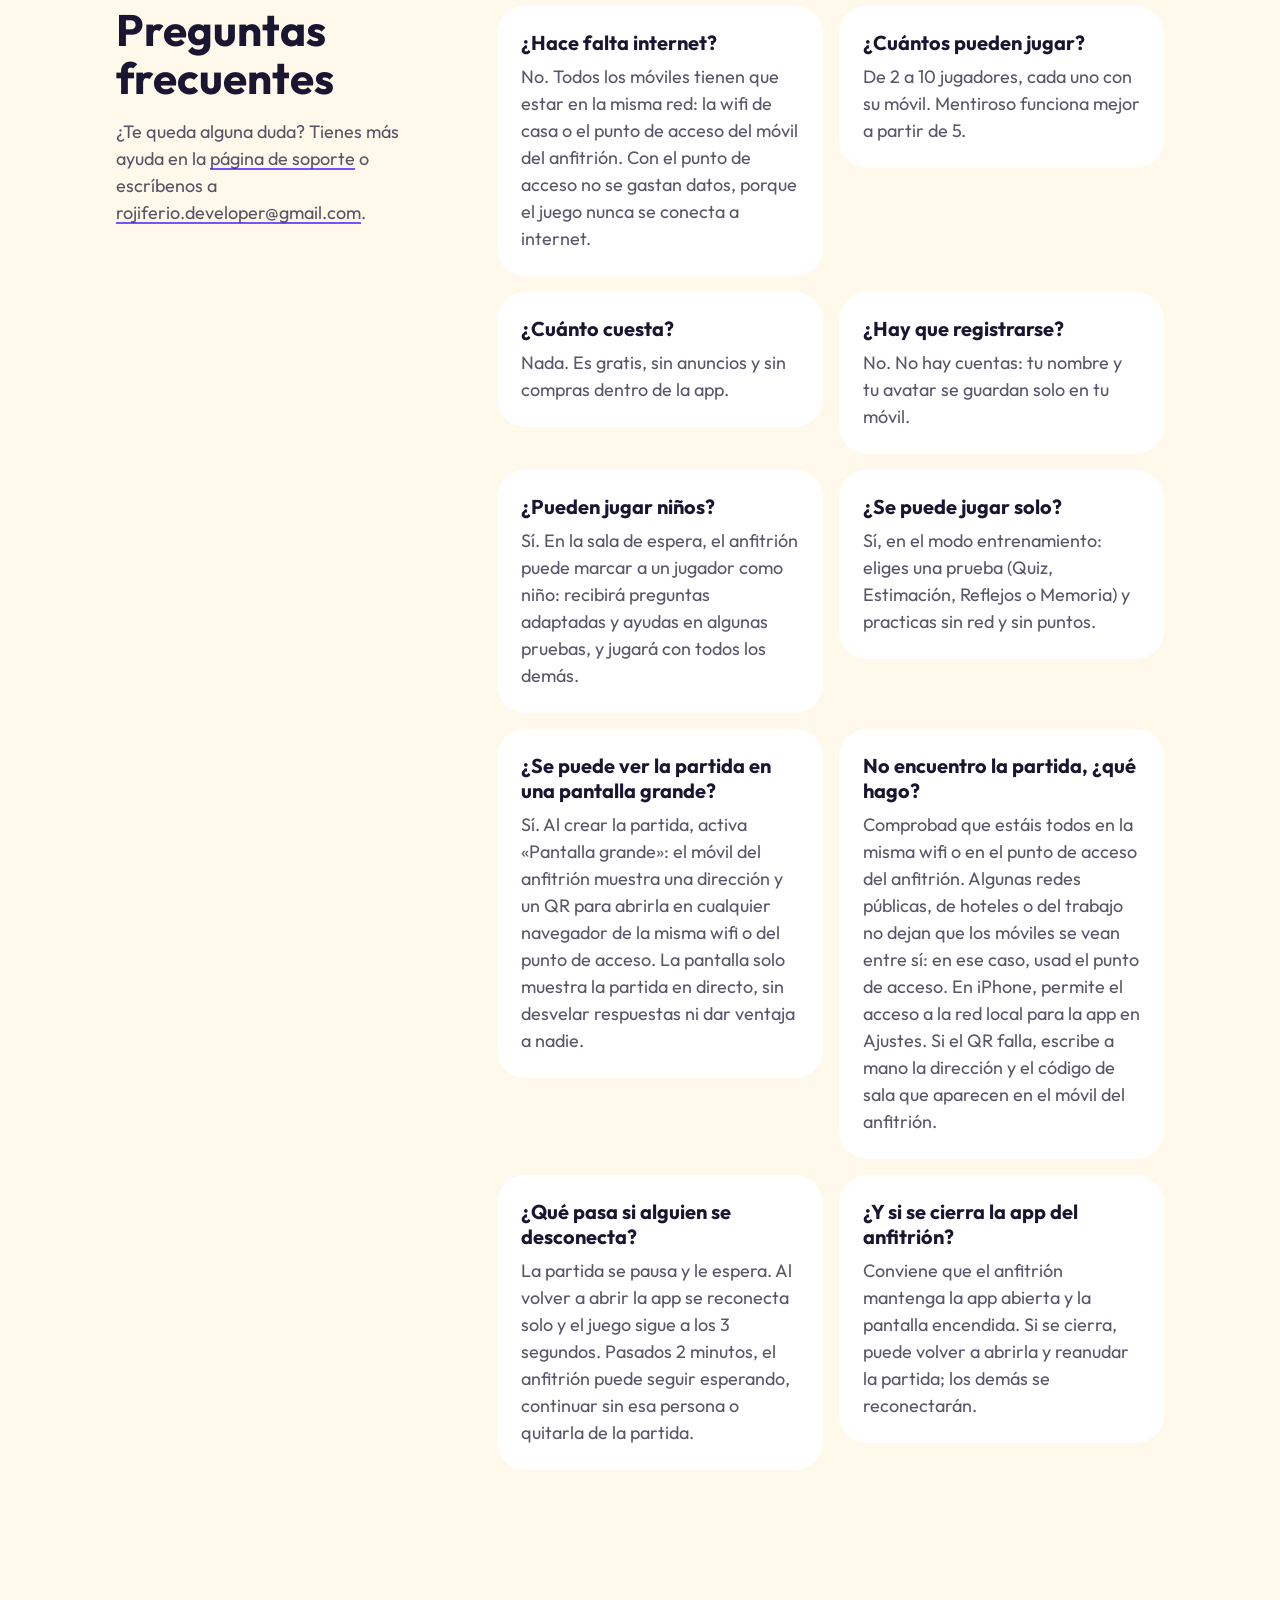
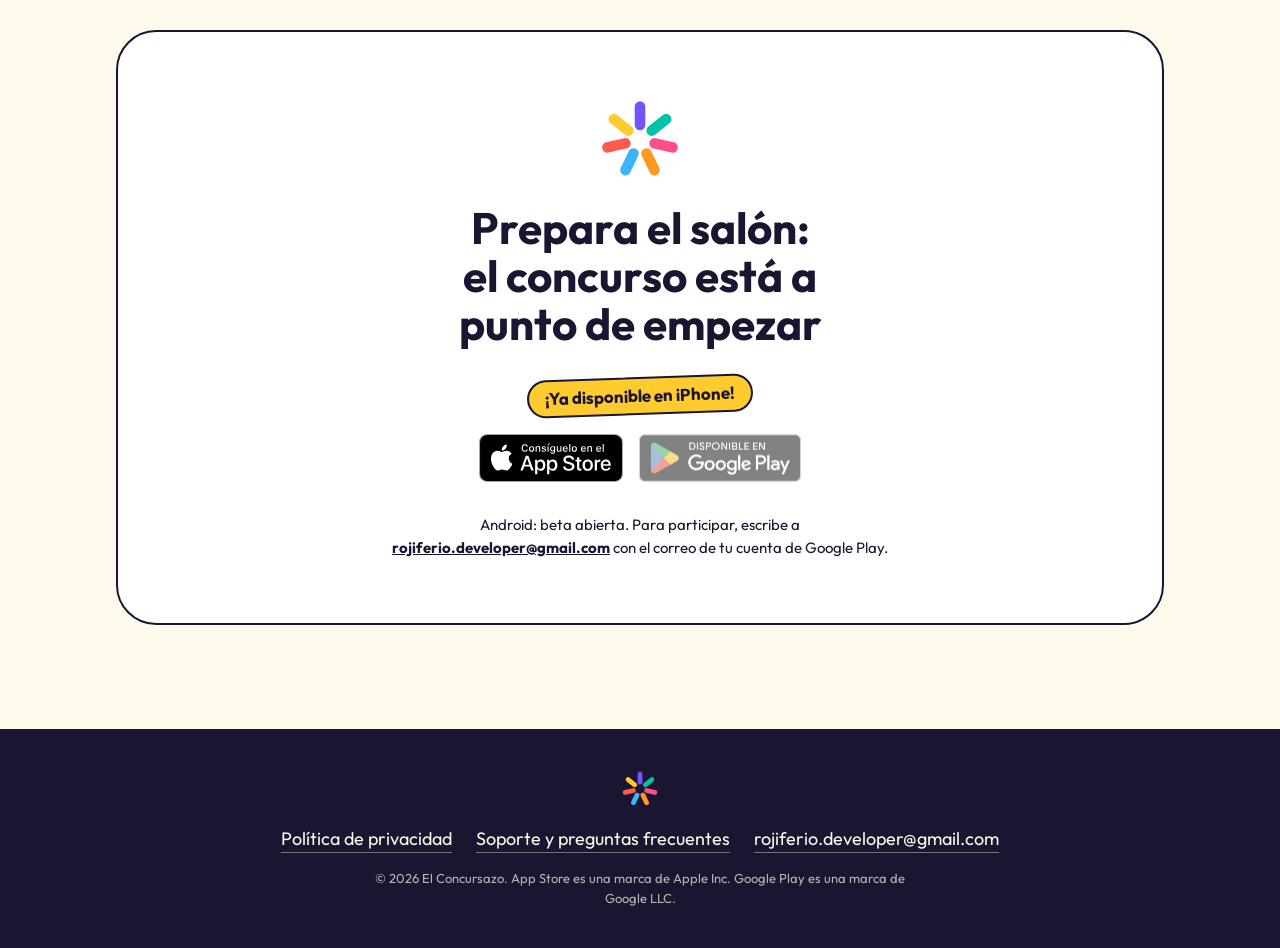
==== commit 10443f19: "De 2 a 10 jugadores, modo entrenamiento y pantalla grande Co-Authored-By: Claude Opus 5.5 <noreply@a" ====
--- a/index.html
+++ b/index.html
@@ -4,7 +4,7 @@
   <meta charset="utf-8">
   <meta name="viewport" content="width=device-width, initial-scale=1">
   <title>El Concursazo · Juego de fiesta para jugar en grupo</title>
-  <meta name="description" content="Un concurso de fiesta para 4 a 10 jugadores, cada uno con su móvil. Siete pruebas, sin internet, sin cuentas y sin anuncios. Para jugar en casa con amigos o en familia.">
+  <meta name="description" content="Un concurso de fiesta para 2 a 10 jugadores, cada uno con su móvil. Siete pruebas, sin internet, sin cuentas y sin anuncios. Para jugar en casa con amigos o en familia.">
   <meta name="theme-color" content="#FFF9EC">
   <meta name="color-scheme" content="light">
   <link rel="canonical" href="https://rojiferiodeveloper.github.io/concursazo-web/">
@@ -13,7 +13,7 @@
   <meta property="og:locale" content="es_ES">
   <meta property="og:site_name" content="El Concursazo">
   <meta property="og:title" content="El Concursazo · Convierte el salón en un plató de televisión">
-  <meta property="og:description" content="Un concurso de fiesta para 4 a 10 jugadores, cada uno con su móvil. Sin internet, sin cuentas, sin anuncios.">
+  <meta property="og:description" content="Un concurso de fiesta para 2 a 10 jugadores, cada uno con su móvil. Sin internet, sin cuentas, sin anuncios.">
   <meta property="og:url" content="https://rojiferiodeveloper.github.io/concursazo-web/">
   <meta property="og:image" content="https://rojiferiodeveloper.github.io/concursazo-web/assets/compartir.png">
   <meta property="og:image:width" content="1024">
@@ -32,7 +32,7 @@
     "@context": "https://schema.org",
     "@type": "MobileApplication",
     "name": "El Concursazo",
-    "description": "Un concurso de fiesta para 4 a 10 jugadores, cada uno con su móvil. Siete pruebas, sin internet, sin cuentas y sin anuncios.",
+    "description": "Un concurso de fiesta para 2 a 10 jugadores, cada uno con su móvil. Siete pruebas, sin internet, sin cuentas y sin anuncios.",
     "applicationCategory": "GameApplication",
     "operatingSystem": "iOS, Android",
     "inLanguage": "es",
@@ -47,10 +47,12 @@
     "@type": "FAQPage",
     "mainEntity": [
       { "@type": "Question", "name": "¿Hace falta internet?", "acceptedAnswer": { "@type": "Answer", "text": "No. Todos los móviles tienen que estar en la misma red: la wifi de casa o el punto de acceso del móvil del anfitrión. Con el punto de acceso no se gastan datos, porque el juego nunca se conecta a internet." } },
-      { "@type": "Question", "name": "¿Cuántos pueden jugar?", "acceptedAnswer": { "@type": "Answer", "text": "De 4 a 10 jugadores, cada uno con su móvil. Mentiroso funciona mejor a partir de 5." } },
+      { "@type": "Question", "name": "¿Cuántos pueden jugar?", "acceptedAnswer": { "@type": "Answer", "text": "De 2 a 10 jugadores, cada uno con su móvil. Mentiroso funciona mejor a partir de 5." } },
       { "@type": "Question", "name": "¿Cuánto cuesta?", "acceptedAnswer": { "@type": "Answer", "text": "Nada. Es gratis, sin anuncios y sin compras dentro de la app." } },
       { "@type": "Question", "name": "¿Hay que registrarse?", "acceptedAnswer": { "@type": "Answer", "text": "No. No hay cuentas: tu nombre y tu avatar se guardan solo en tu móvil." } },
       { "@type": "Question", "name": "¿Pueden jugar niños?", "acceptedAnswer": { "@type": "Answer", "text": "Sí. En la sala de espera, el anfitrión puede marcar a un jugador como niño: recibirá preguntas adaptadas y ayudas en algunas pruebas, y jugará con todos los demás." } },
+      { "@type": "Question", "name": "¿Se puede jugar solo?", "acceptedAnswer": { "@type": "Answer", "text": "Sí, en el modo entrenamiento: eliges una prueba (Quiz, Estimación, Reflejos o Memoria) y practicas sin red y sin puntos." } },
+      { "@type": "Question", "name": "¿Se puede ver la partida en una pantalla grande?", "acceptedAnswer": { "@type": "Answer", "text": "Sí. Al crear la partida, activa «Pantalla grande»: el móvil del anfitrión muestra una dirección y un QR para abrirla en cualquier navegador de la misma wifi o del punto de acceso. La pantalla solo muestra la partida en directo, sin desvelar respuestas ni dar ventaja a nadie." } },
       { "@type": "Question", "name": "No encuentro la partida, ¿qué hago?", "acceptedAnswer": { "@type": "Answer", "text": "Comprobad que estáis todos en la misma wifi o en el punto de acceso del anfitrión. Algunas redes públicas, de hoteles o del trabajo no dejan que los móviles se vean entre sí: en ese caso, usad el punto de acceso. En iPhone, permite el acceso a la red local para la app en Ajustes. Si el QR falla, escribe a mano la dirección y el código de sala que aparecen en el móvil del anfitrión." } },
       { "@type": "Question", "name": "¿Qué pasa si alguien se desconecta?", "acceptedAnswer": { "@type": "Answer", "text": "La partida se pausa y le espera. Al volver a abrir la app se reconecta solo y el juego sigue a los 3 segundos. Pasados 2 minutos, el anfitrión puede seguir esperando, continuar sin esa persona o quitarla de la partida." } },
       { "@type": "Question", "name": "¿Y si se cierra la app del anfitrión?", "acceptedAnswer": { "@type": "Answer", "text": "Conviene que el anfitrión mantenga la app abierta y la pantalla encendida. Si se cierra, puede volver a abrirla y reanudar la partida; los demás se reconectarán." } }
@@ -75,7 +77,7 @@
     <div class="wrap hero-inner">
       <img class="logo rise" src="assets/logo.svg" alt="El Concursazo" width="400" height="102">
       <h1 class="rise" style="--d:80ms">Convierte el salón en un plató de televisión</h1>
-      <p class="lead rise" style="--d:160ms">Un concurso de fiesta para <strong>4 a 10 jugadores</strong>, cada uno con su móvil. Uno crea la sala, los demás escanean el QR ¡y a jugar!</p>
+      <p class="lead rise" style="--d:160ms">Un concurso de fiesta para <strong>2 a 10 jugadores</strong>, cada uno con su móvil. Uno crea la sala, los demás escanean el QR ¡y a jugar!</p>
       <ul class="tags rise" style="--d:240ms">
         <li>Sin internet</li>
         <li>Sin cuentas</li>
@@ -238,6 +240,14 @@
             <h3>Tu privacidad, intacta</h3>
             <p>Sin registro, sin anuncios, sin compras y sin recogida de datos. Lo que pasa en la partida se queda en la partida.</p>
           </li>
+          <li class="reveal">
+            <h3>Entrena en solitario</h3>
+            <p>¿No hay nadie en casa? Practica el Quiz, la Estimación, los Reflejos y la Memoria tú solo, sin red y sin puntos, para llegar en forma a la próxima partida.</p>
+          </li>
+          <li class="reveal">
+            <h3>Síguelo en la tele</h3>
+            <p>Abre la partida en cualquier navegador conectado a la misma wifi (un portátil en la tele, un ordenador o una smart TV) y el público verá el concurso en directo, como en un plató.</p>
+          </li>
         </ul>
       </div>
     </section>
@@ -255,7 +265,7 @@
           </div>
           <div class="reveal">
             <dt>¿Cuántos pueden jugar?</dt>
-            <dd>De 4 a 10 jugadores, cada uno con su móvil. Mentiroso funciona mejor a partir de 5.</dd>
+            <dd>De 2 a 10 jugadores, cada uno con su móvil. Mentiroso funciona mejor a partir de 5.</dd>
           </div>
           <div class="reveal">
             <dt>¿Cuánto cuesta?</dt>
@@ -268,6 +278,14 @@
           <div class="reveal">
             <dt>¿Pueden jugar niños?</dt>
             <dd>Sí. En la sala de espera, el anfitrión puede marcar a un jugador como niño: recibirá preguntas adaptadas y ayudas en algunas pruebas, y jugará con todos los demás.</dd>
+          </div>
+          <div class="reveal">
+            <dt>¿Se puede jugar solo?</dt>
+            <dd>Sí, en el modo entrenamiento: eliges una prueba (Quiz, Estimación, Reflejos o Memoria) y practicas sin red y sin puntos.</dd>
+          </div>
+          <div class="reveal">
+            <dt>¿Se puede ver la partida en una pantalla grande?</dt>
+            <dd>Sí. Al crear la partida, activa «Pantalla grande»: el móvil del anfitrión muestra una dirección y un QR para abrirla en cualquier navegador de la misma wifi o del punto de acceso. La pantalla solo muestra la partida en directo, sin desvelar respuestas ni dar ventaja a nadie.</dd>
           </div>
           <div class="reveal">
             <dt>No encuentro la partida, ¿qué hago?</dt>
--- a/styles.css
+++ b/styles.css
@@ -218,7 +218,7 @@
 .round-btn:disabled { opacity: 0.35; cursor: default; background: var(--white); transform: none; }
 
 /* Ventajas */
-.feature-grid { list-style: none; padding: 0; margin: 0; display: grid; gap: 16px; grid-template-columns: repeat(auto-fit, minmax(240px, 1fr)); }
+.feature-grid { list-style: none; padding: 0; margin: 0; display: grid; gap: 16px; grid-template-columns: repeat(auto-fit, minmax(280px, 1fr)); }
 .feature-grid li { border: 2px solid var(--line); border-radius: var(--radius); padding: 24px; display: grid; gap: 8px; align-content: start; }
 .feature-grid h3 { font-size: 22px; }
 
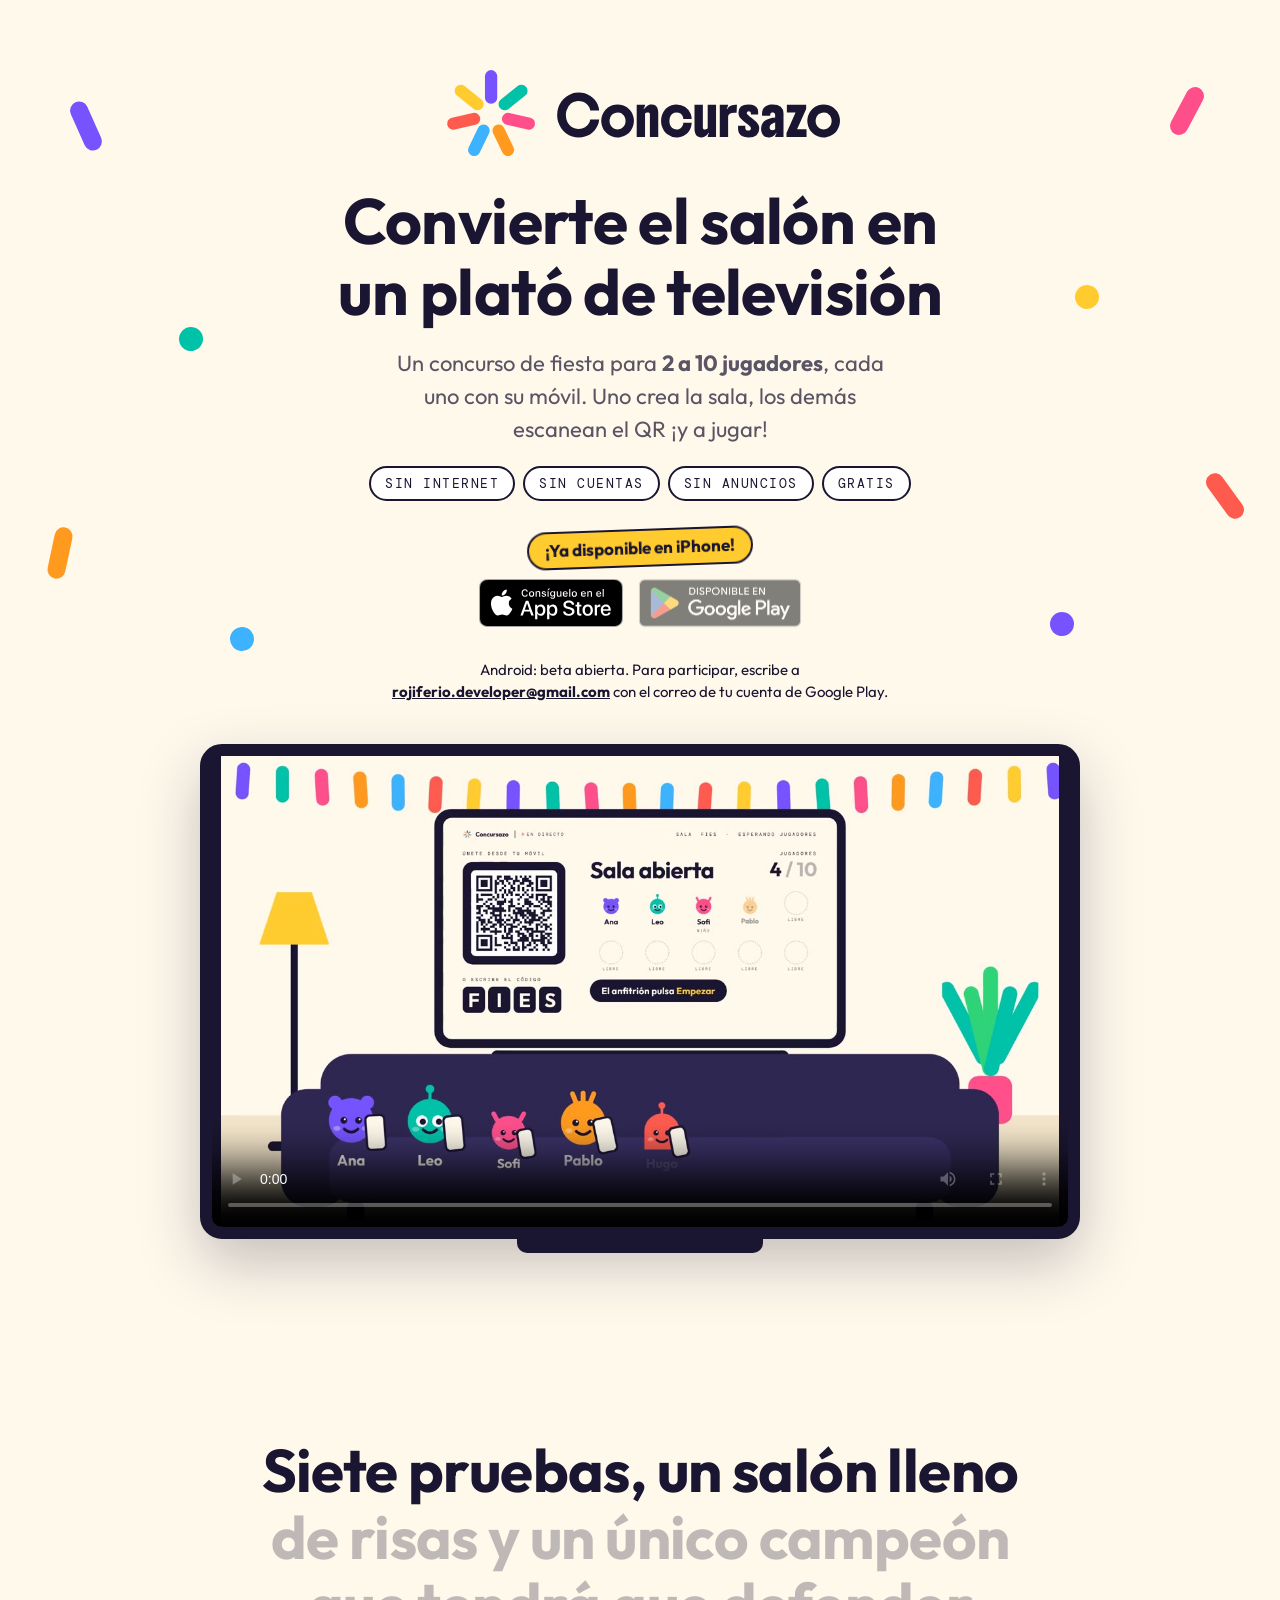
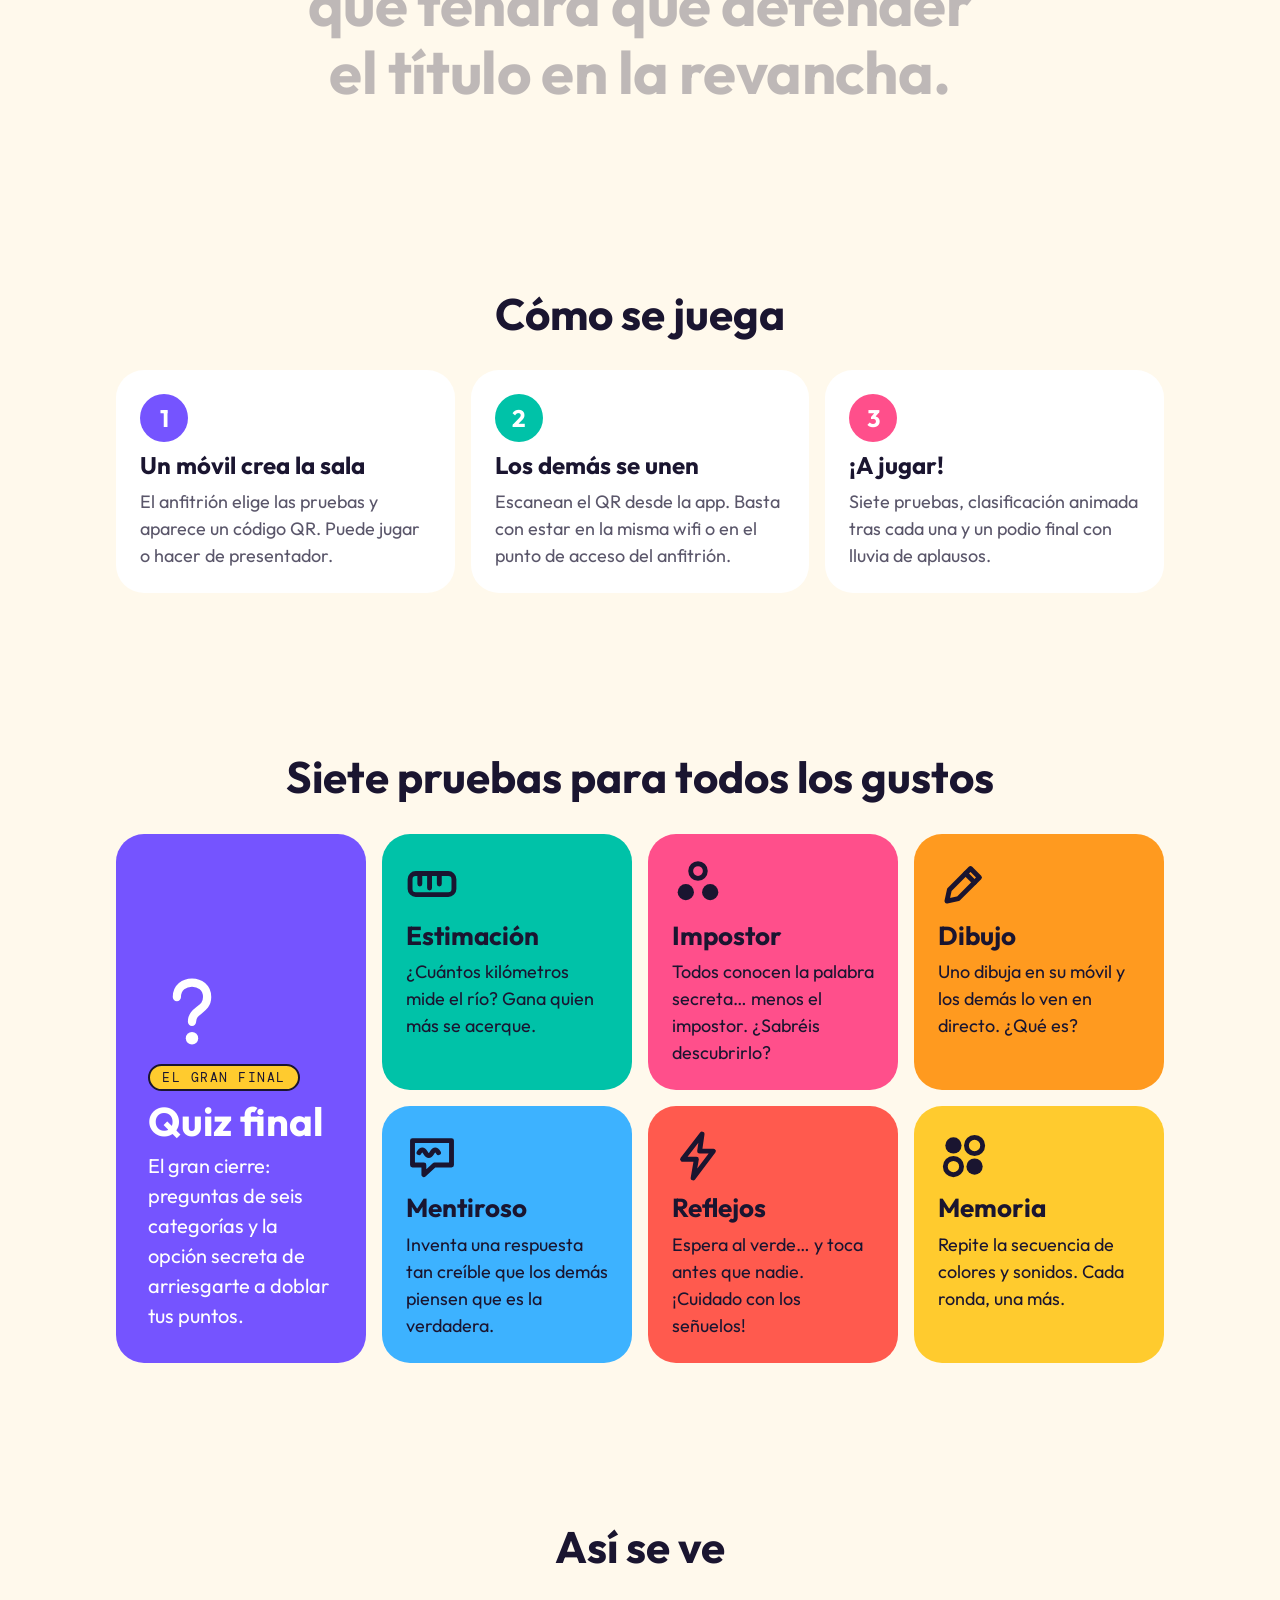
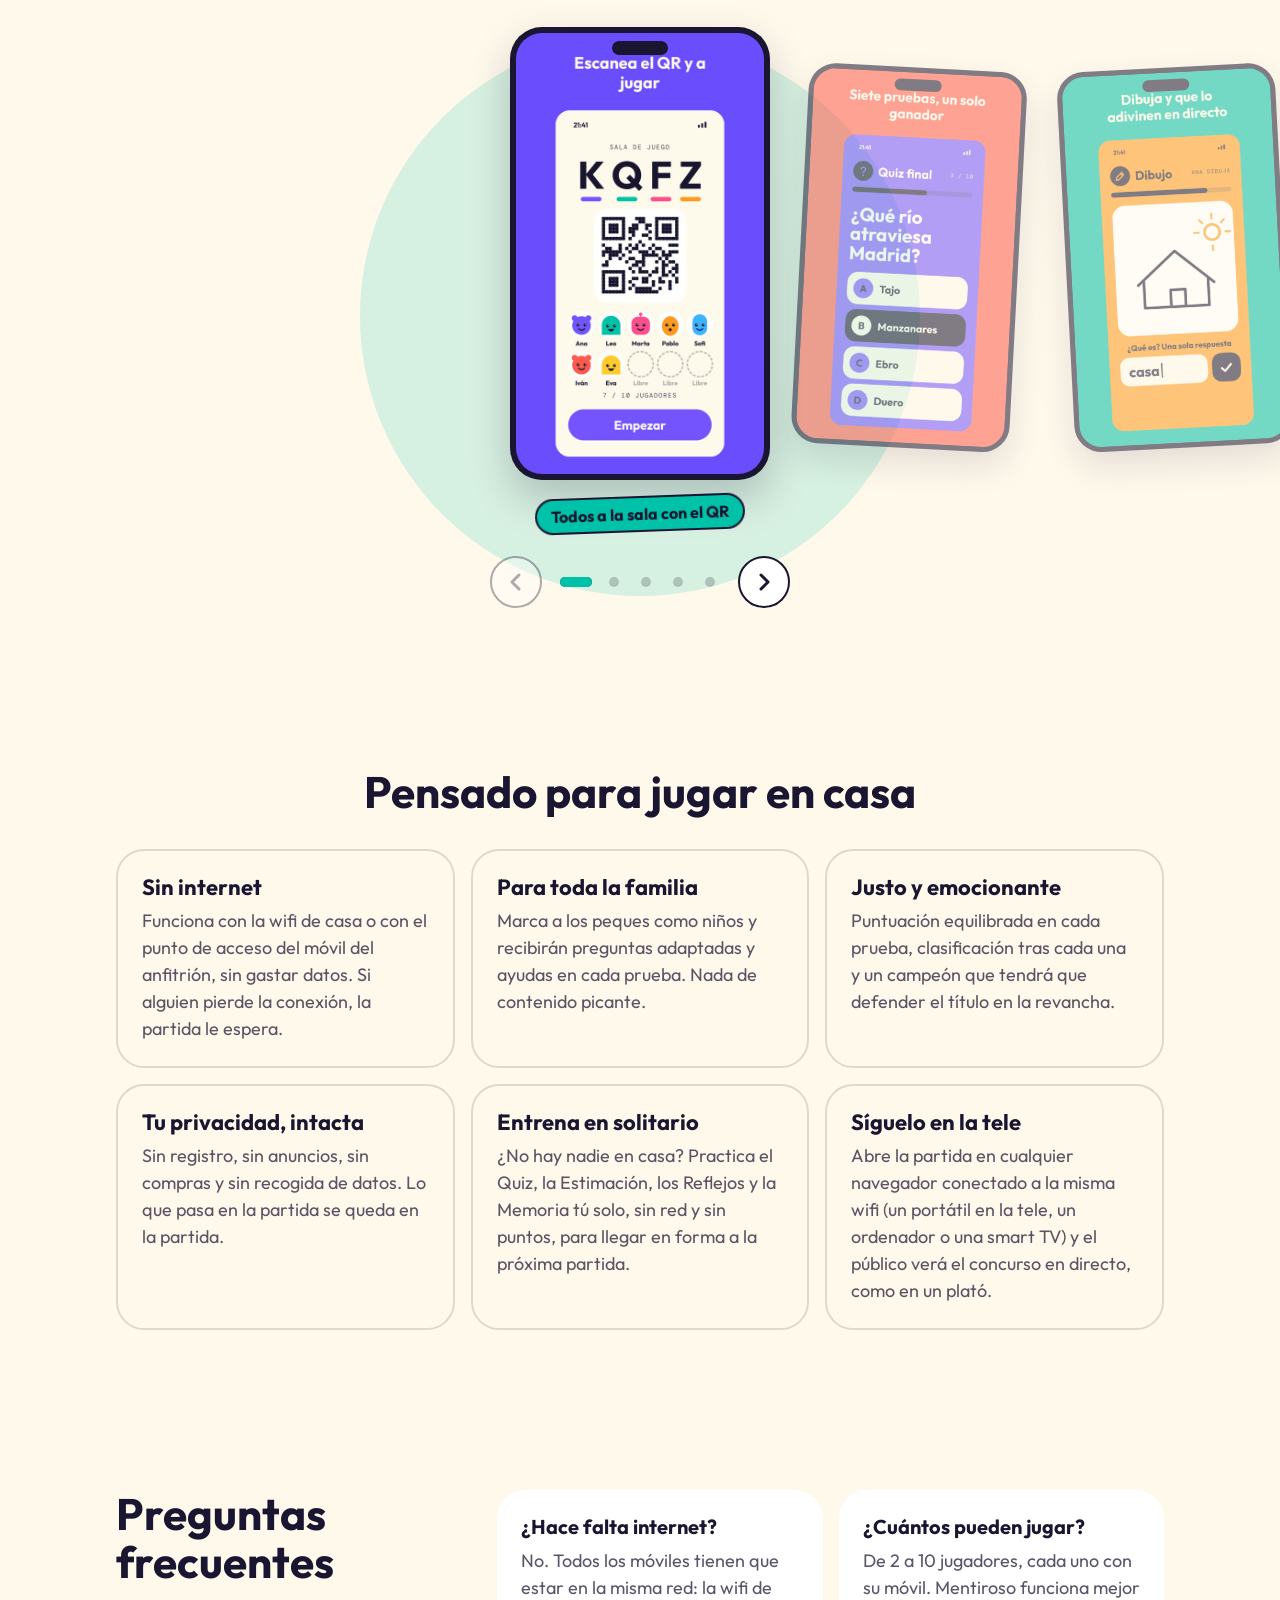
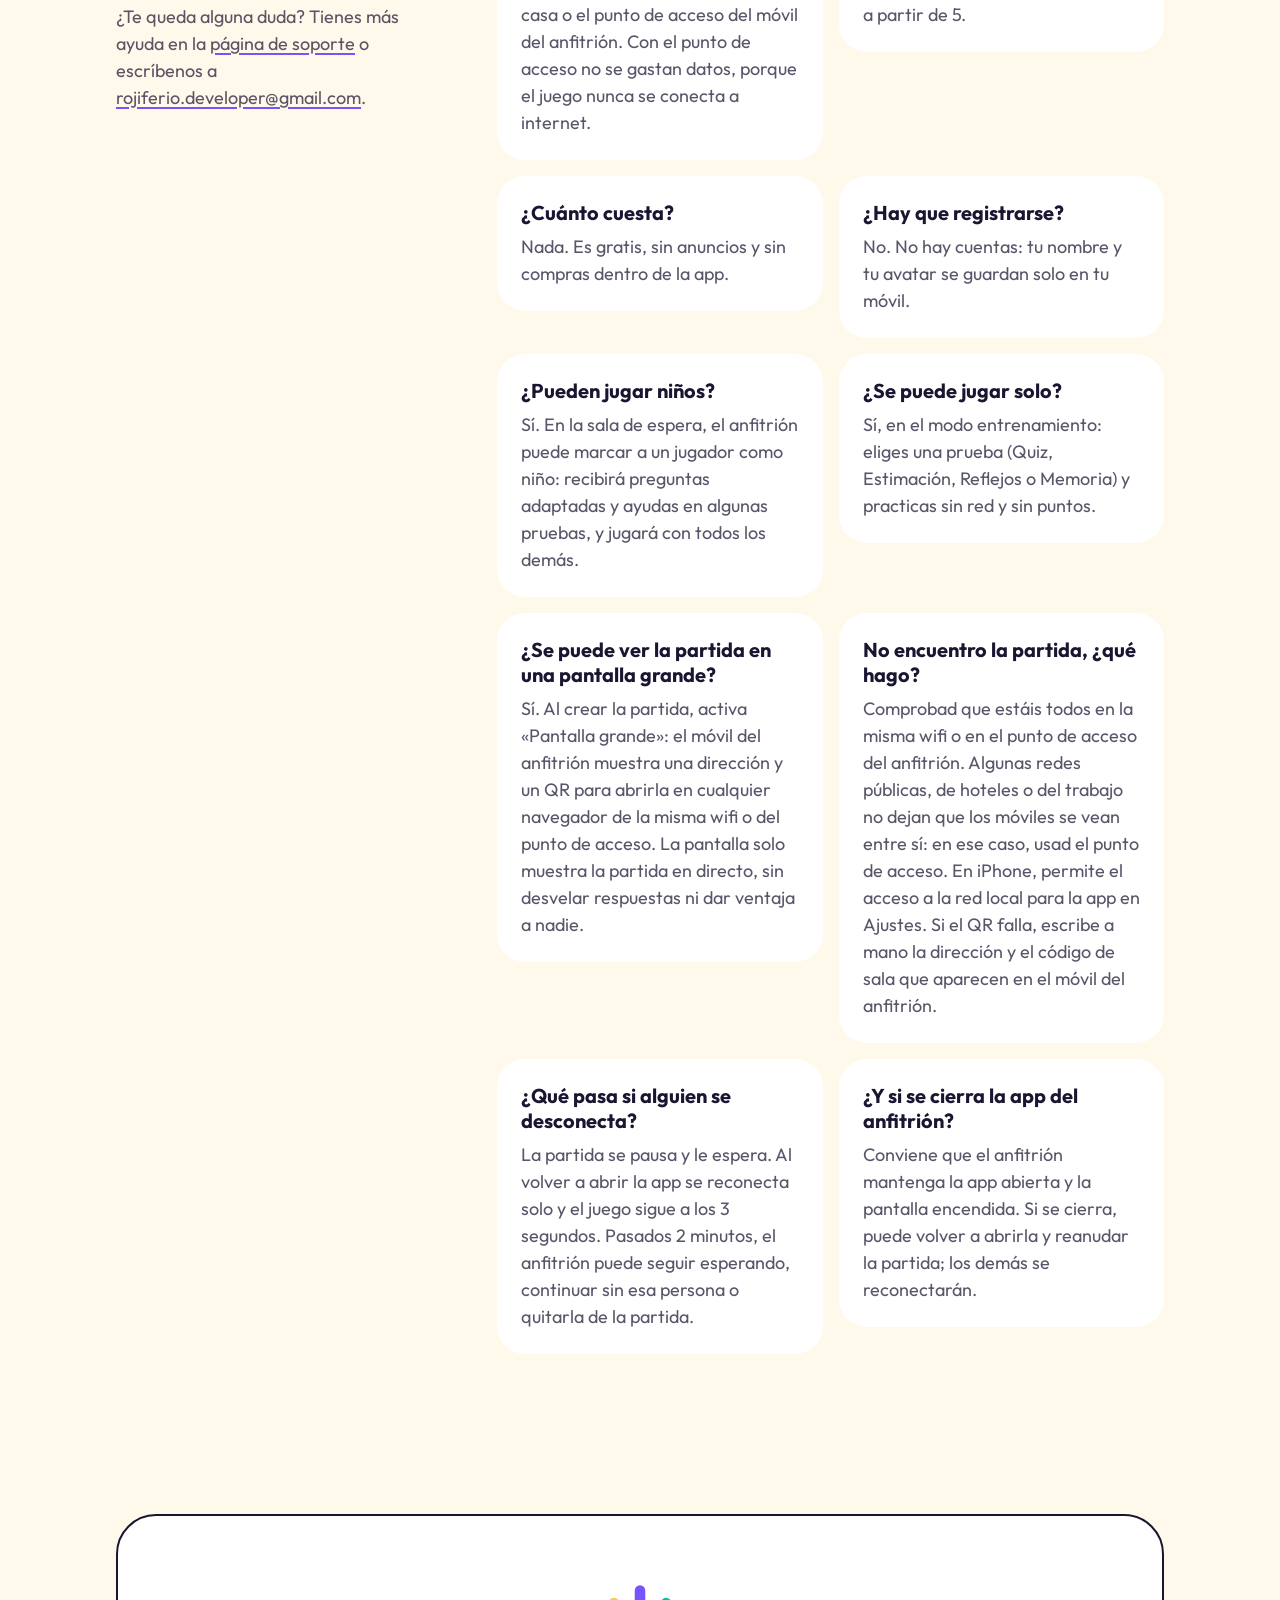
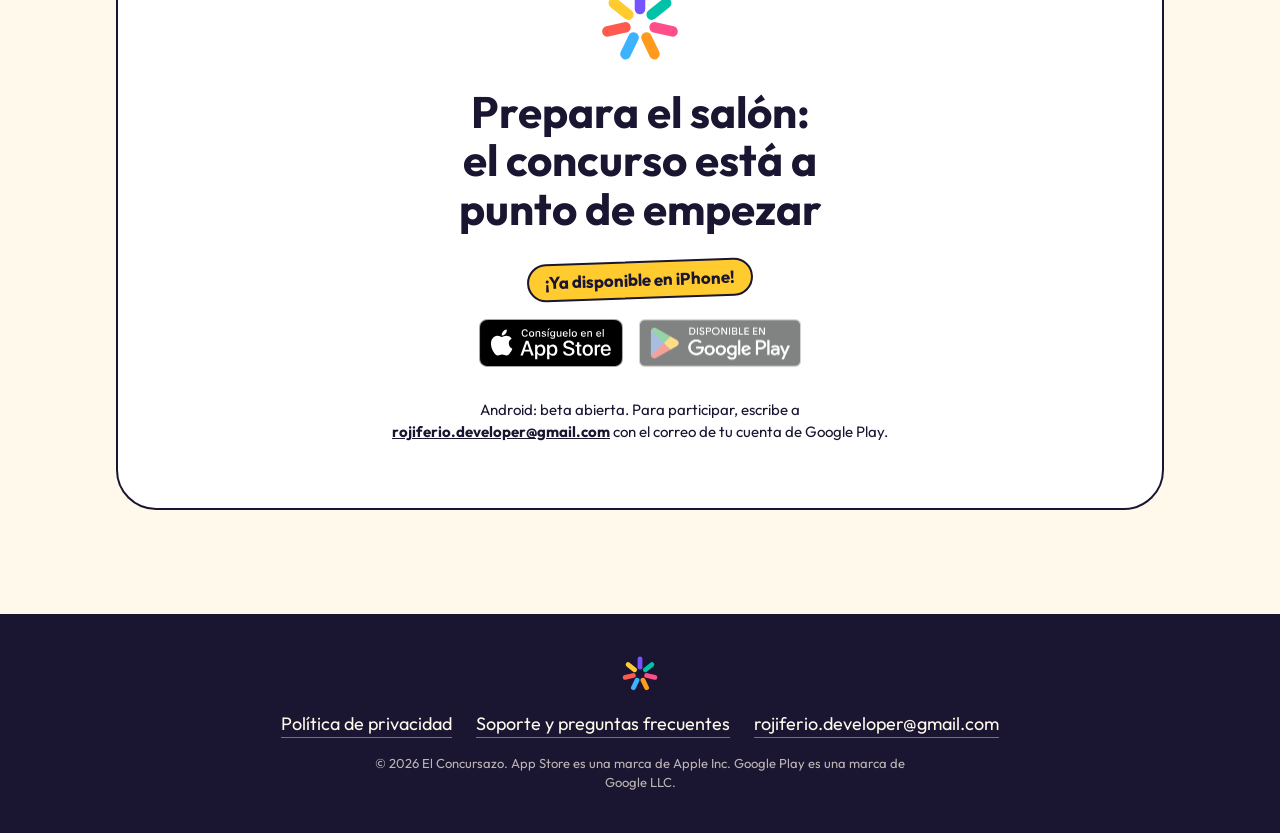
==== commit b1b66a38: "Nuevo anuncio horizontal de 48 s en un marco de tele Co-Authored-By: Claude Opus 5.5 <noreply@anthro" ====
--- a/index.html
+++ b/index.html
@@ -101,10 +101,10 @@
     <section class="video-section" aria-labelledby="video-title">
       <div class="wrap">
         <h2 id="video-title" class="sr-only">Anuncio</h2>
-        <div class="phone reveal">
-          <video controls playsinline preload="metadata" poster="assets/anuncio-poster.jpg" width="720" height="1280">
-            <source src="assets/anuncio.mp4" type="video/mp4">
-            Tu navegador no puede reproducir el vídeo. <a href="assets/anuncio.mp4">Descárgalo aquí</a>.
+        <div class="tv reveal">
+          <video controls playsinline preload="metadata" poster="assets/anuncio-tv-poster.jpg" width="1280" height="720">
+            <source src="assets/anuncio-tv.mp4" type="video/mp4">
+            Tu navegador no puede reproducir el vídeo. <a href="assets/anuncio-tv.mp4">Descárgalo aquí</a>.
           </video>
         </div>
       </div>
--- a/styles.css
+++ b/styles.css
@@ -98,13 +98,18 @@
 /* Entrada del hero al cargar */
 .rise { animation: rise var(--t-reveal) var(--ease) var(--d, 0s) both; }
 
-/* Vídeo: vertical, dentro de un marco de móvil */
+/* Vídeo: horizontal, dentro de una tele */
 .video-section { padding-top: 32px; }
-.phone {
-  width: min(360px, 100%); margin: 0 auto; padding: 10px; background: var(--ink);
-  border-radius: 44px; box-shadow: 0 24px 60px rgba(26, 21, 48, 0.25);
-}
-.phone video { width: 100%; height: auto; aspect-ratio: 9 / 16; border-radius: 34px; background: var(--paper); }
+.tv { width: min(880px, 100%); margin: 0 auto; }
+.tv video {
+  width: 100%; height: auto; aspect-ratio: 16 / 9; background: var(--ink);
+  border: 8px solid var(--ink); border-radius: 16px; box-shadow: 0 24px 60px rgba(26, 21, 48, 0.25);
+}
+.tv::after { /* peana */
+  content: ""; display: block; width: 28%; height: 10px; margin: 0 auto;
+  background: var(--ink); border-radius: 0 0 10px 10px;
+}
+@media (min-width: 640px) { .tv video { border-width: 12px; border-radius: 22px; } .tv::after { height: 14px; } }
 
 /* Frase grande: cada palabra se ilumina al cruzar la línea de activación */
 .tagline { padding: 72px 0; }
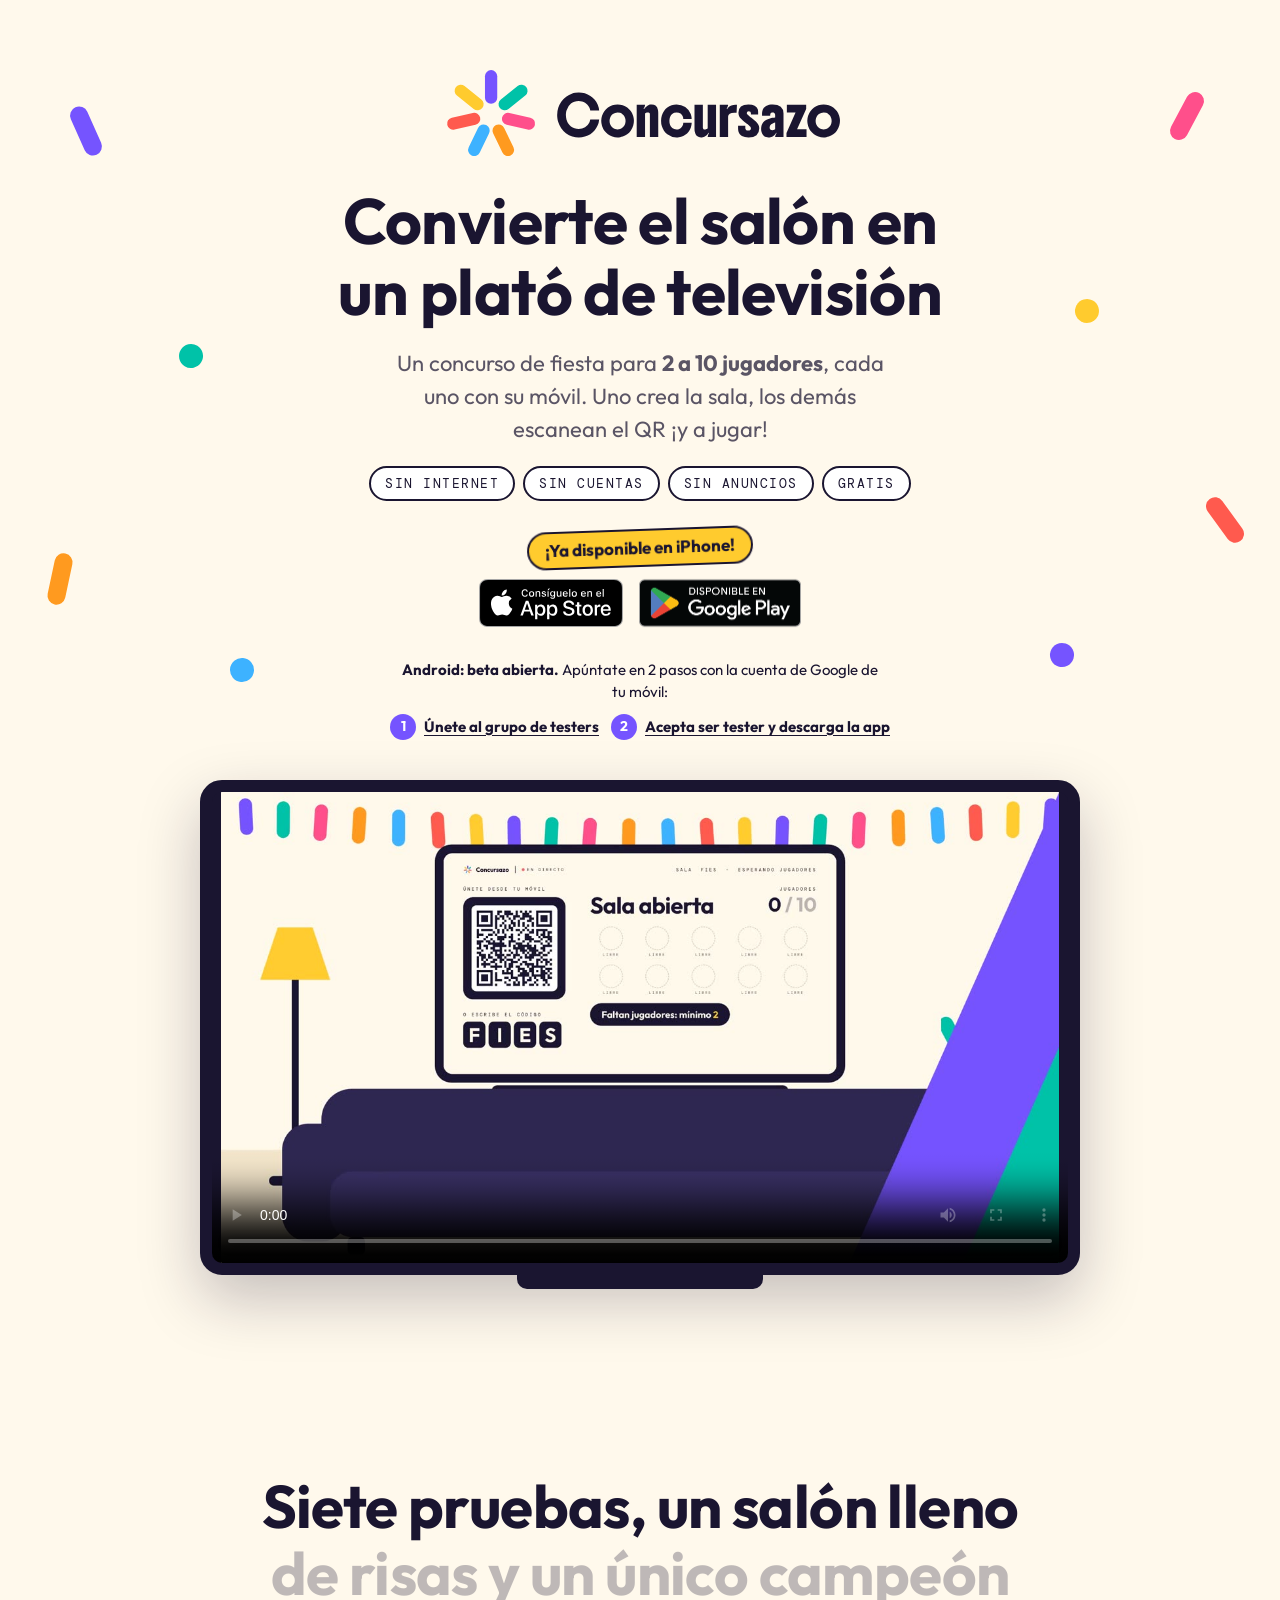
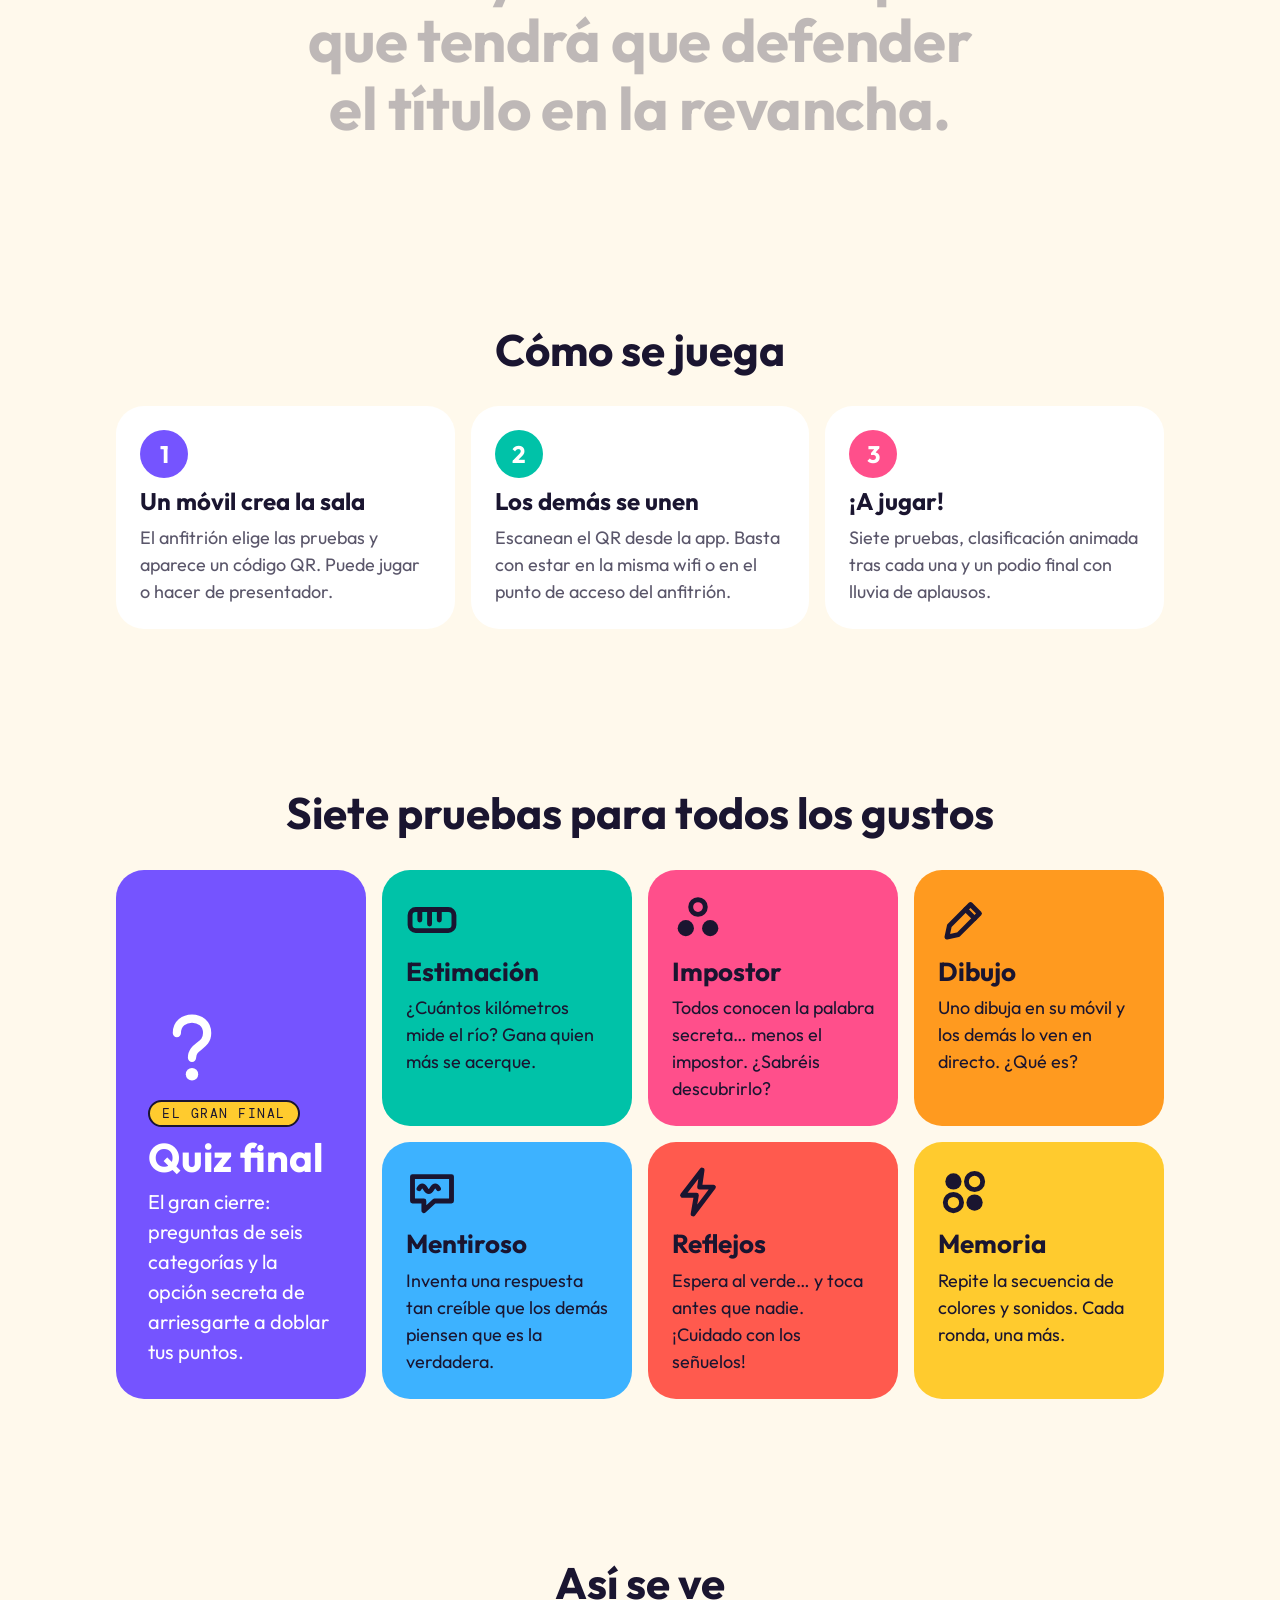
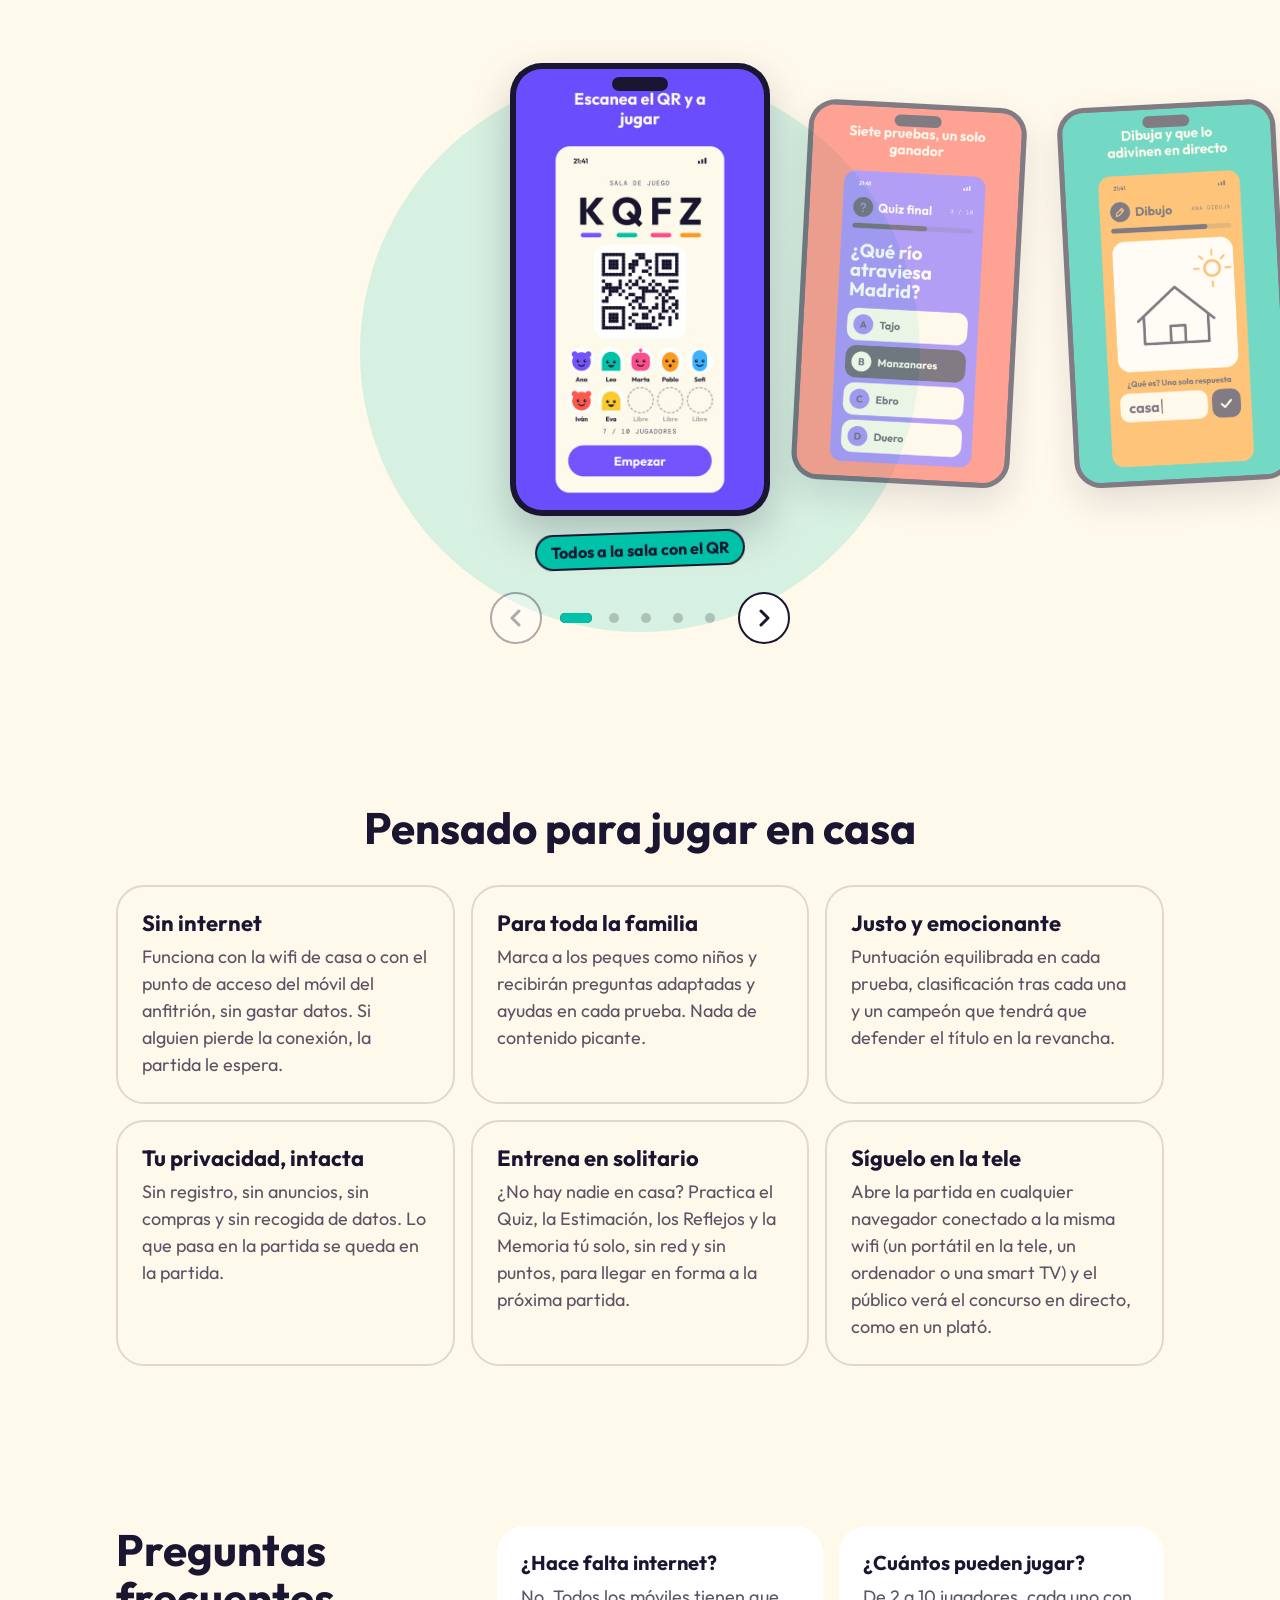
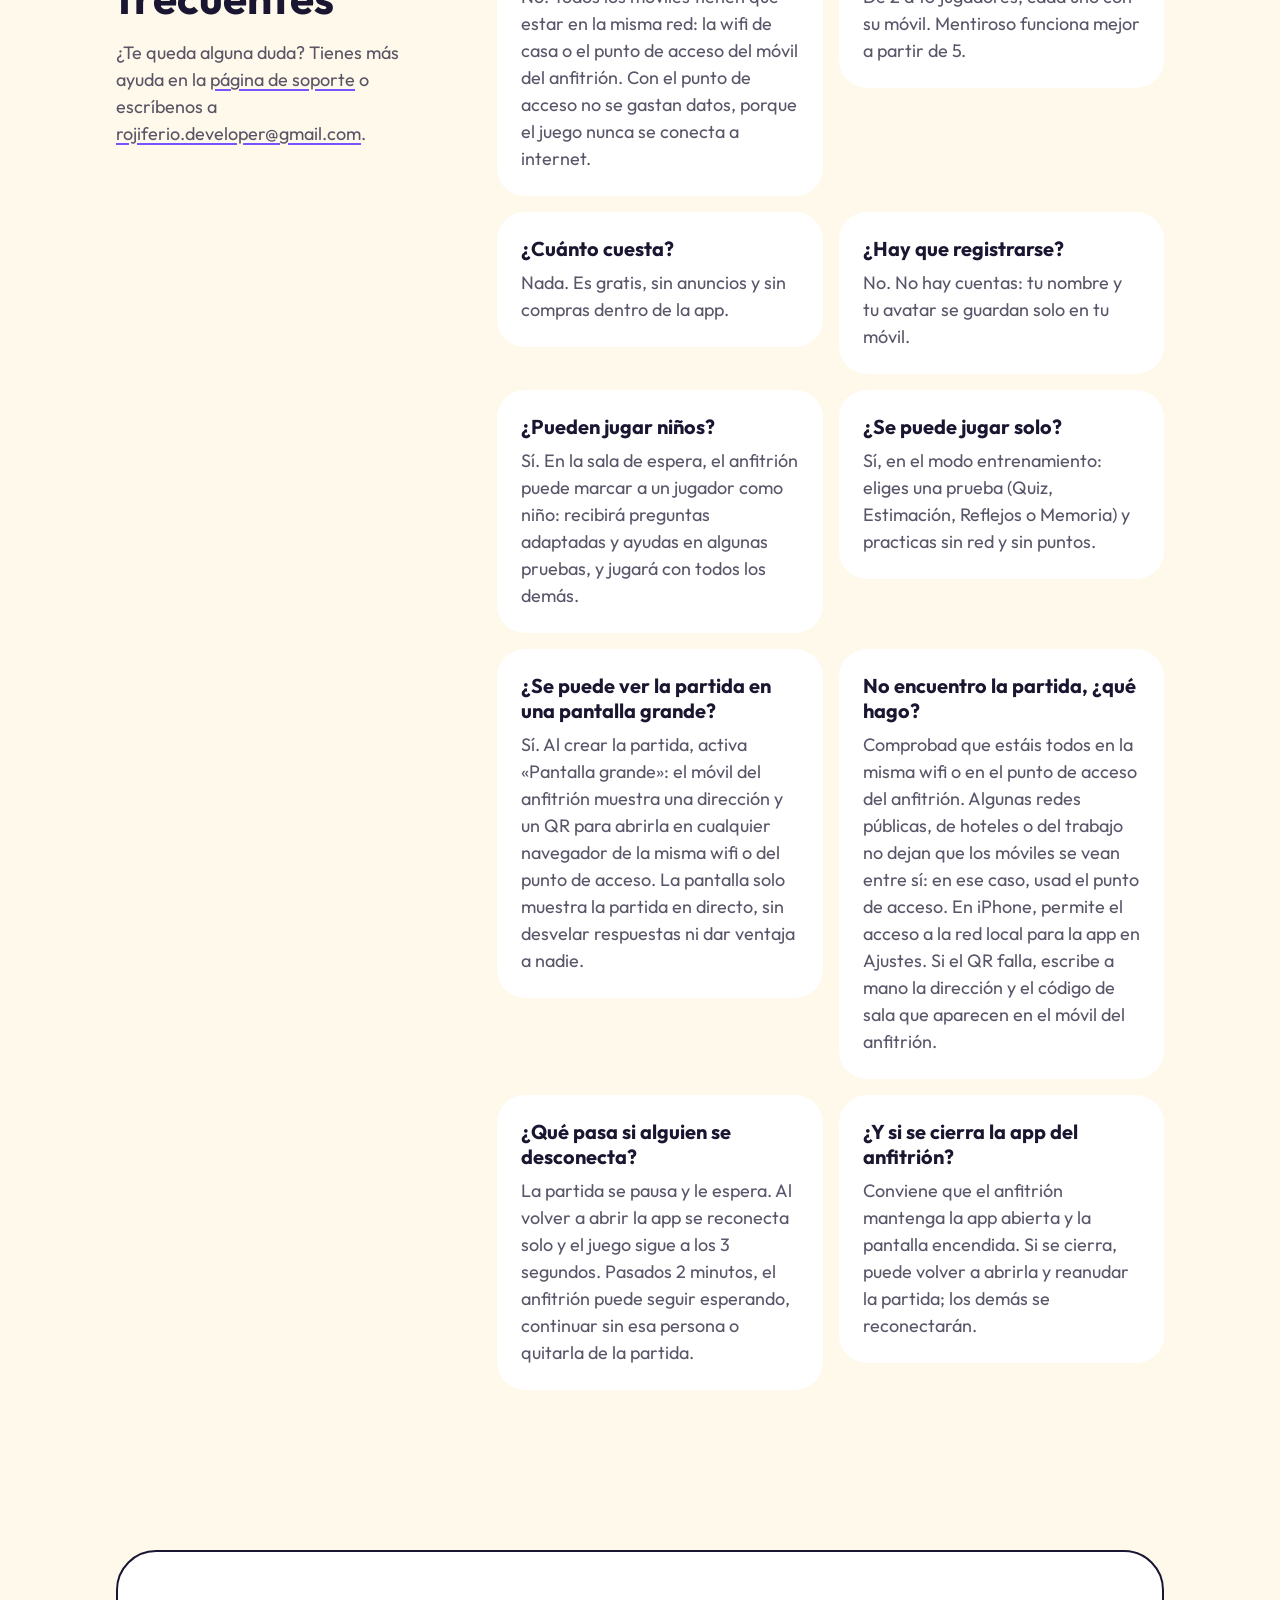
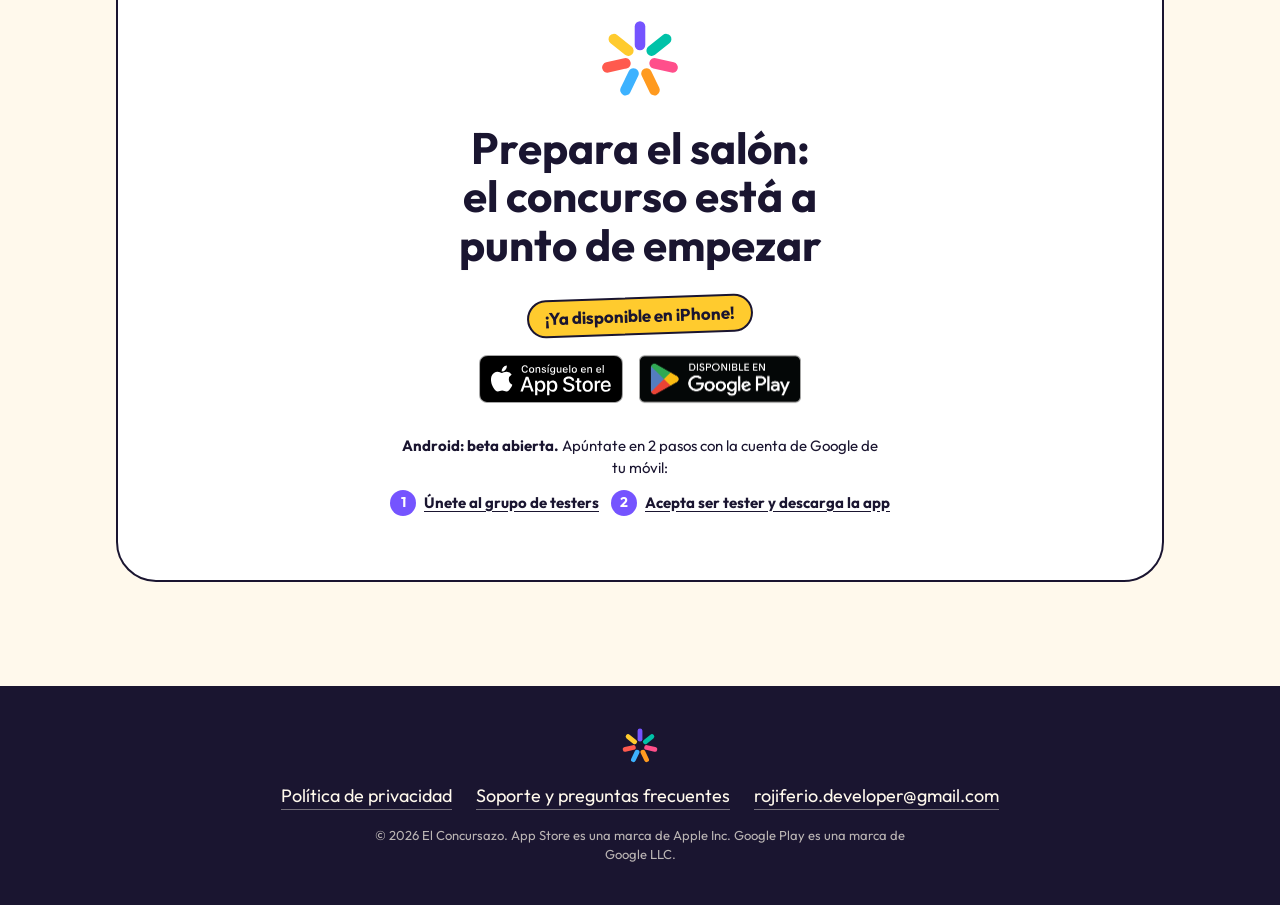
==== commit 045c6c84: "Beta Android: apuntarse mediante el grupo de Google en vez de por correo Co-Authored-By: Claude Opus" ====
--- a/index.html
+++ b/index.html
@@ -89,11 +89,17 @@
         <a class="store" href="https://apps.apple.com/es/app/el-concursazo-juego-de-fiesta/id6825013150">
           <img src="assets/tiendas/app-store.svg" alt="Descárgalo en el App Store" width="150" height="50">
         </a>
-        <span class="store gp beta">
-          <img src="assets/tiendas/google-play.png" alt="Google Play (en beta)" width="194" height="75">
-        </span>
-      </div>
-      <p class="beta-note rise" style="--d:440ms">Android: beta abierta. Para participar, escribe a <a href="mailto:rojiferio.developer@gmail.com?subject=Beta%20Android%20El%20Concursazo">rojiferio.developer@gmail.com</a> con el correo de tu cuenta de Google Play.</p>
+        <a class="store gp" href="https://groups.google.com/g/el-concursazo-testers">
+          <img src="assets/tiendas/google-play.png" alt="Google Play: únete a la beta de Android" width="194" height="75">
+        </a>
+      </div>
+      <div class="beta-note rise" style="--d:440ms">
+        <p><strong>Android: beta abierta.</strong> Apúntate en 2 pasos con la cuenta de Google de tu móvil:</p>
+        <ol class="beta-steps">
+          <li><a href="https://groups.google.com/g/el-concursazo-testers">Únete al grupo de testers</a></li>
+          <li><a href="https://play.google.com/apps/testing/com.rojiferiodev.concursazo">Acepta ser tester y descarga la app</a></li>
+        </ol>
+      </div>
     </div>
   </header>
 
@@ -313,11 +319,17 @@
             <a class="store" href="https://apps.apple.com/es/app/el-concursazo-juego-de-fiesta/id6825013150">
               <img src="assets/tiendas/app-store.svg" alt="Descárgalo en el App Store" width="150" height="50">
             </a>
-            <span class="store gp beta">
-              <img src="assets/tiendas/google-play.png" alt="Google Play (en beta)" width="194" height="75">
-            </span>
-          </div>
-          <p class="beta-note">Android: beta abierta. Para participar, escribe a <a href="mailto:rojiferio.developer@gmail.com?subject=Beta%20Android%20El%20Concursazo">rojiferio.developer@gmail.com</a> con el correo de tu cuenta de Google Play.</p>
+            <a class="store gp" href="https://groups.google.com/g/el-concursazo-testers">
+              <img src="assets/tiendas/google-play.png" alt="Google Play: únete a la beta de Android" width="194" height="75">
+            </a>
+          </div>
+          <div class="beta-note">
+            <p><strong>Android: beta abierta.</strong> Apúntate en 2 pasos con la cuenta de Google de tu móvil:</p>
+            <ol class="beta-steps">
+              <li><a href="https://groups.google.com/g/el-concursazo-testers">Únete al grupo de testers</a></li>
+              <li><a href="https://play.google.com/apps/testing/com.rojiferiodev.concursazo">Acepta ser tester y descarga la app</a></li>
+            </ol>
+          </div>
         </div>
       </div>
     </section>
--- a/styles.css
+++ b/styles.css
@@ -76,6 +76,13 @@
 a.store:hover { transform: translateY(-2px); }
 .beta-note { margin-top: 12px; font-size: 15px; max-width: 34em; margin-inline: auto; text-align: center; }
 .beta-note a { font-weight: 700; }
+.beta-steps { list-style: none; counter-reset: paso; display: flex; flex-wrap: wrap; justify-content: center; gap: 8px 12px; padding: 0; margin: 10px 0 0; }
+.beta-steps li { counter-increment: paso; display: inline-flex; align-items: center; gap: 8px; }
+.beta-steps li::before {
+  content: counter(paso); display: inline-grid; place-items: center; width: 26px; height: 26px; flex: none;
+  border-radius: 50%; background: var(--quiz); color: var(--white); font-weight: 700; font-size: 14px;
+}
+.beta-steps a { text-underline-offset: 3px; }
 .soon-tag {
   margin-top: 8px; rotate: -2deg;
   background: var(--sun); color: var(--ink); border: 2px solid var(--ink); border-radius: 999px;
